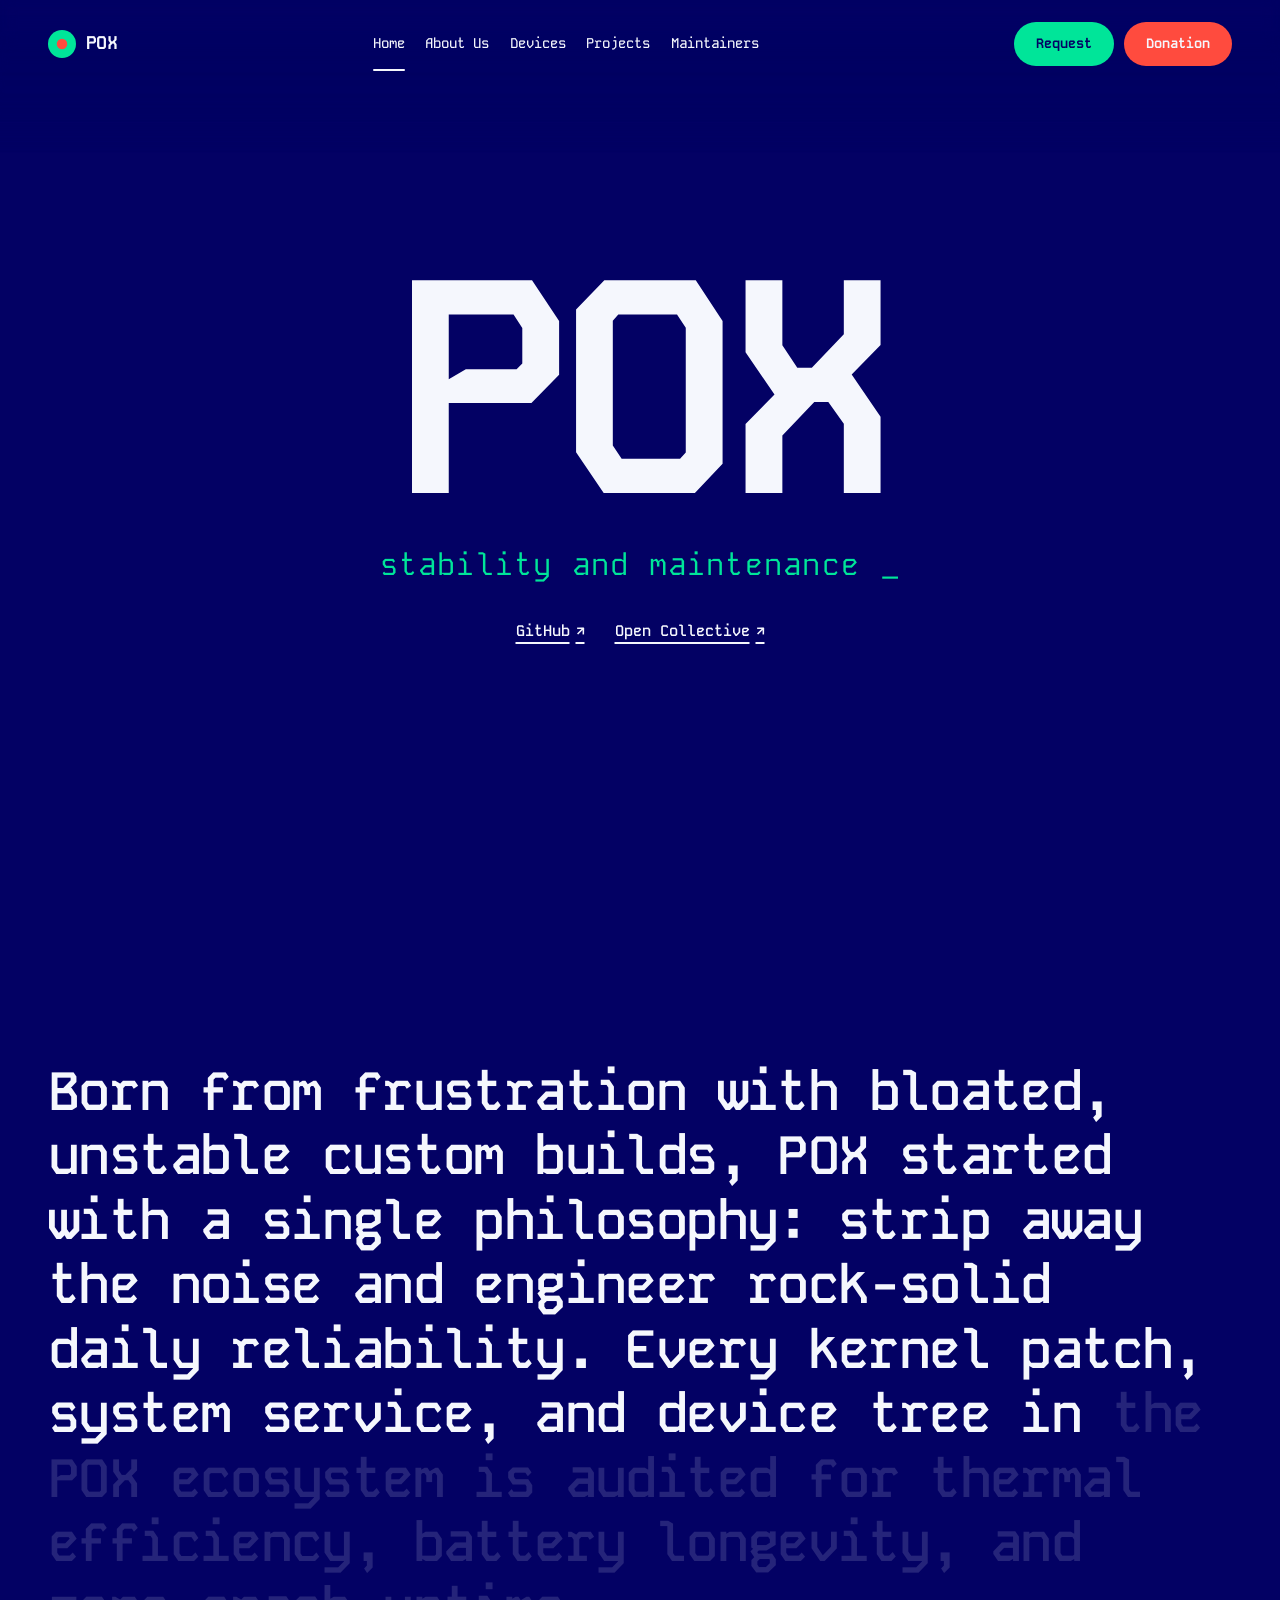
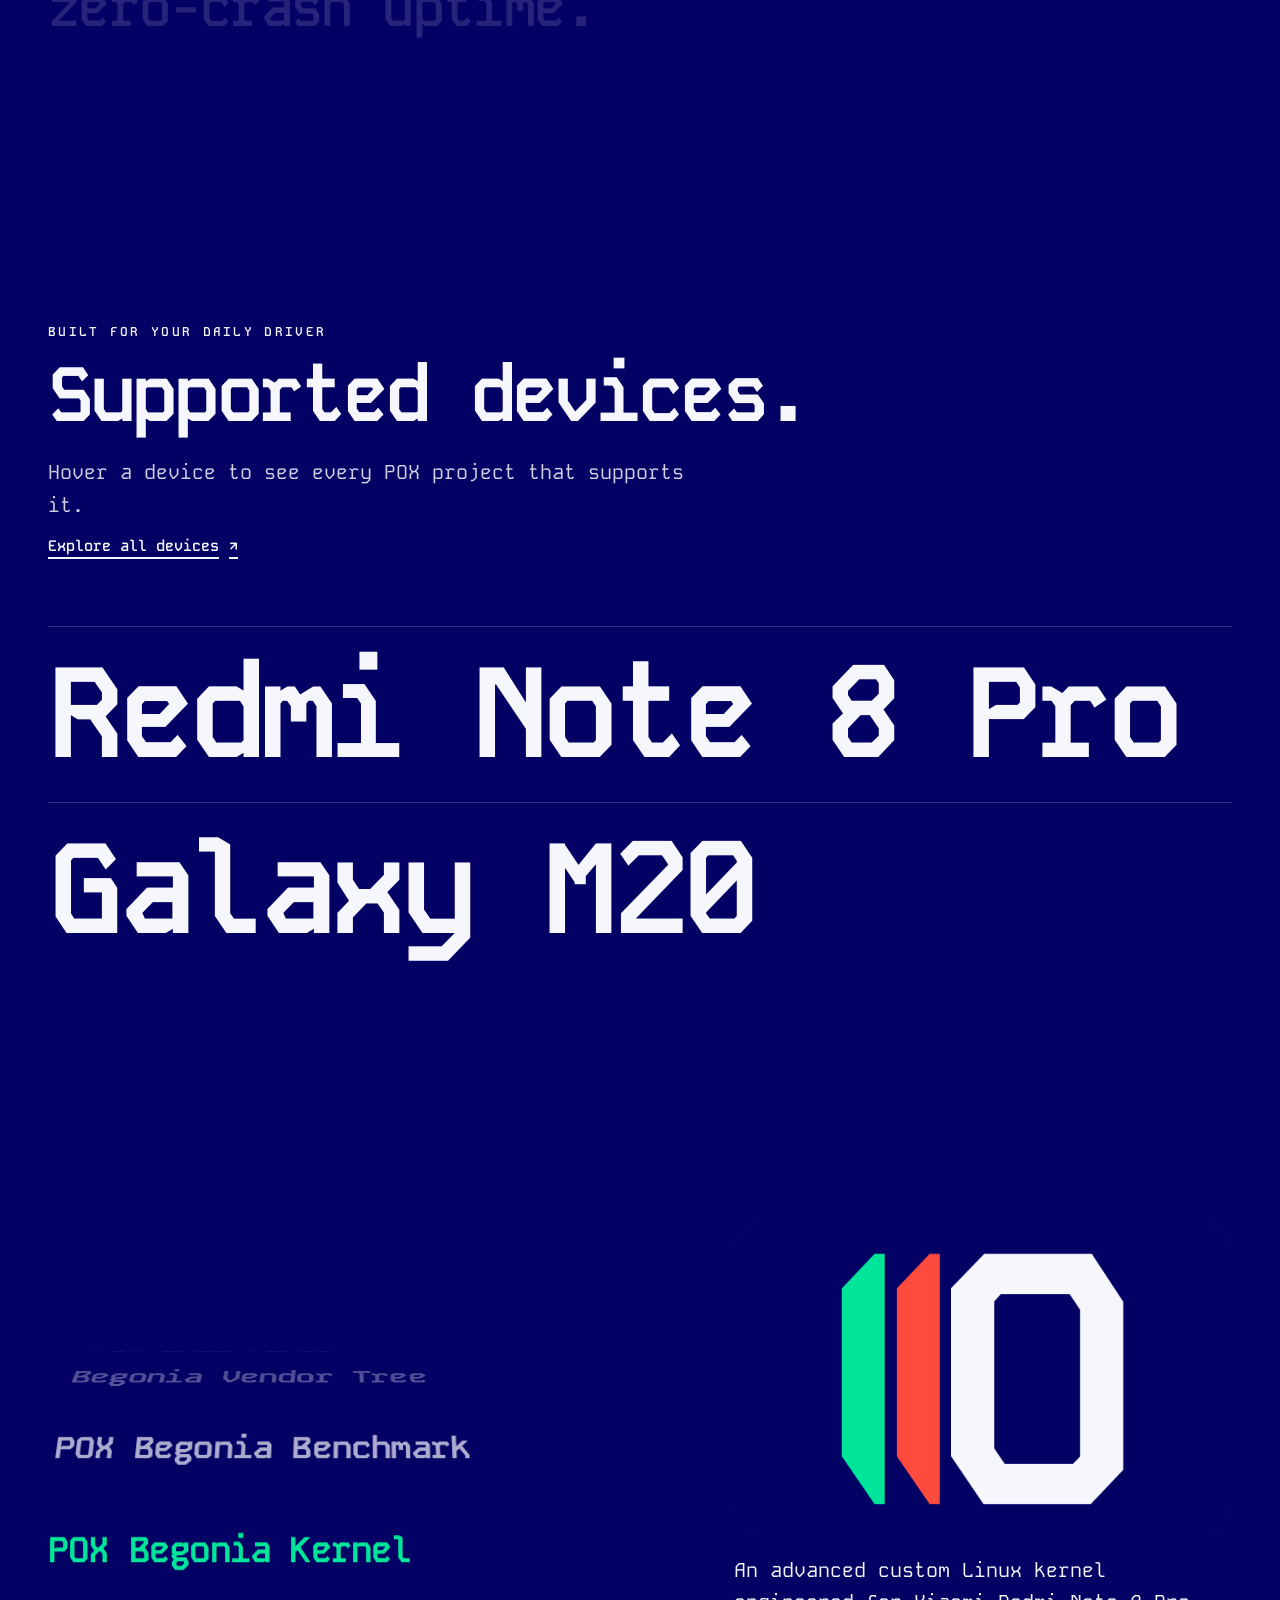
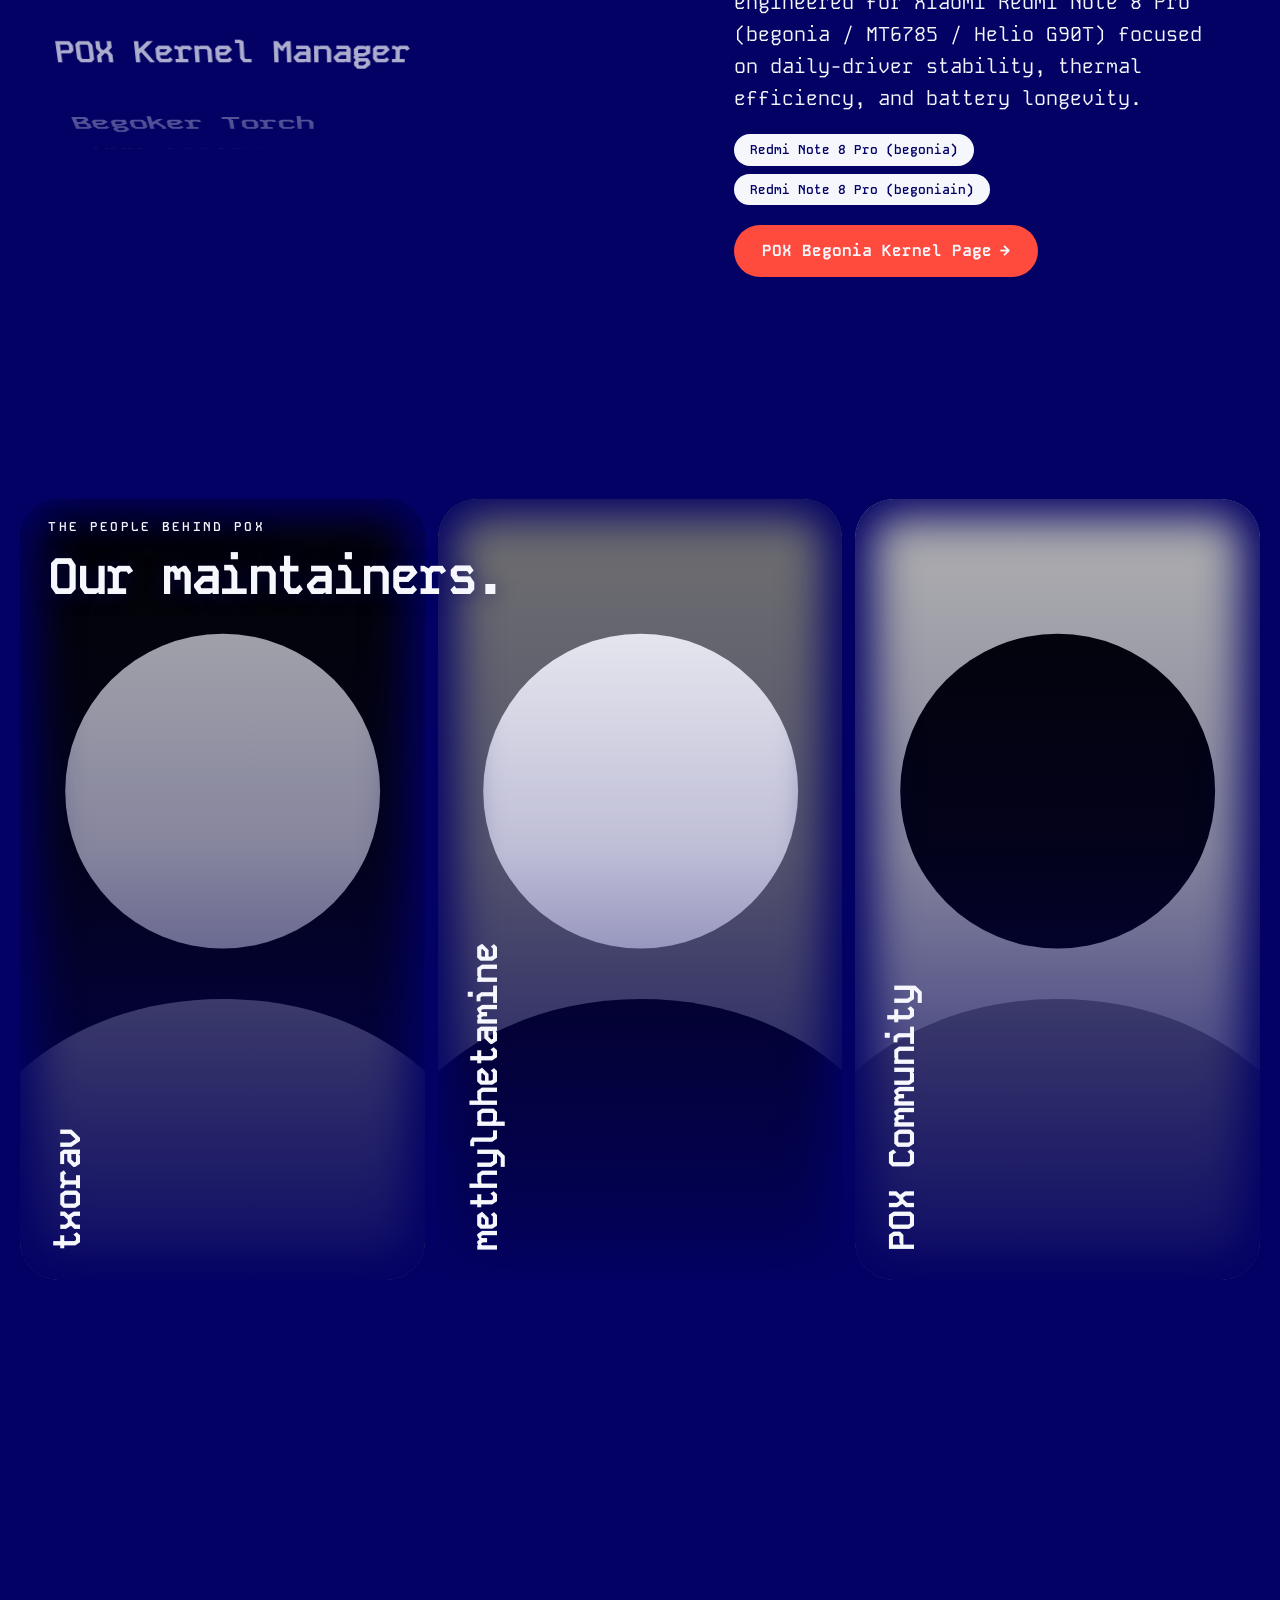
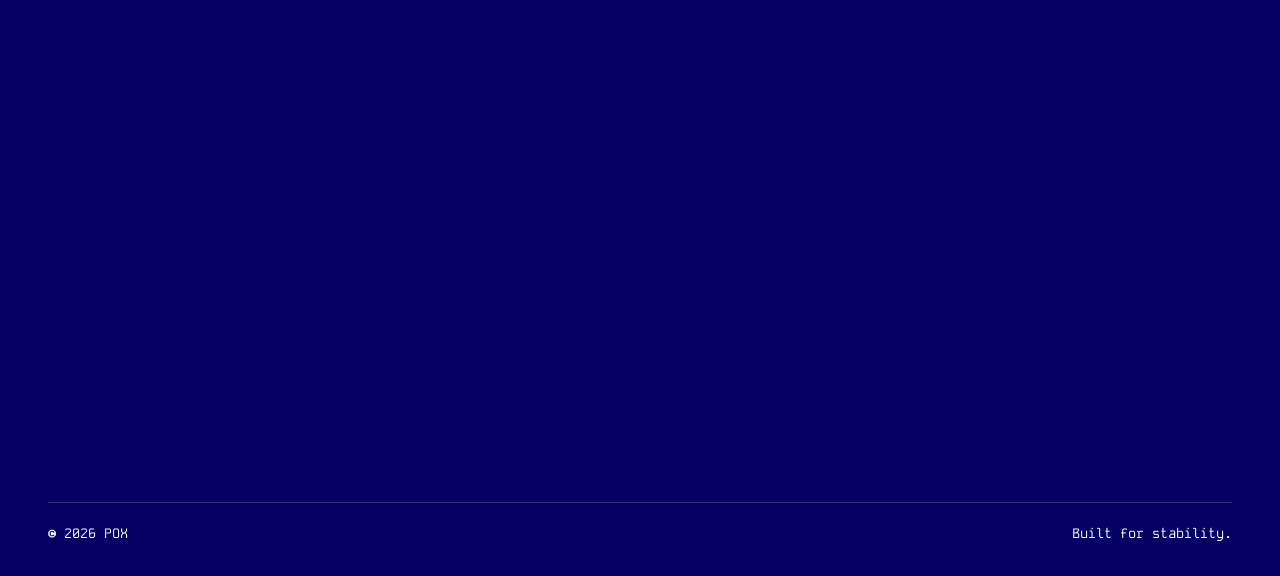
==== index.html @ 36048b53 "Wheel: CSS-only fit via container query units; cache-bust css/js" ====
<!DOCTYPE html>
<html lang="en">
<head>
<title>POX</title>
<meta charset="UTF-8">
<meta name="viewport" content="width=device-width, initial-scale=1">
<link rel="icon" href="assets/logo.svg">
<link rel="preconnect" href="https://fonts.googleapis.com">
<link rel="preconnect" href="https://fonts.gstatic.com" crossorigin>
<link href="https://fonts.googleapis.com/css2?family=Kode+Mono:wght@400..700&display=swap" rel="stylesheet">
<link rel="stylesheet" href="css/style.css?v=6">
</head>
<body data-page="home" data-theme="indigo">
<div class="pblur" aria-hidden="true"><i class="tint"></i><i></i><i></i><i></i><i></i><i></i></div>
<header class="header" id="header">
  <nav class="nav">
    <a class="brand" id="brand" href="#home"><img id="logo" alt="POX logo"><span id="brandName">POX</span></a>
    <button class="nav-toggle" type="button" aria-expanded="false" aria-controls="links" aria-label="Open navigation">Menu <span aria-hidden="true">+</span></button>
        <div class="links" id="links"></div>
    <div class="ctas">
      <a class="btn req" id="ctaRequest"></a>
      <a class="btn don" id="ctaDonation"></a>
    </div>
  </nav>
</header>

<main id="main">
  <section class="slide hero" id="home" data-theme="indigo">
    <div class="hero-inner" id="heroInner">
      <h1 class="title" id="title" aria-label="POX"></h1>
      <p class="sub" id="subtitle"></p>
      <nav class="hero-socials" id="heroSocials" aria-label="POX on social media" hidden></nav>
    </div>
  </section>

  <section class="slide" id="aboutus" data-theme="light">
    <div class="wrap"><p class="story" id="story"></p></div>
  </section>

  <section class="slide" id="devices" data-theme="light" aria-labelledby="devicesTitle">
    <div class="wrap" id="devicesWrap"></div>
  </section>

  <section class="slide" id="projects" data-theme="indigo">
    <div class="wrap" id="projectsWrap"></div>
  </section>

  <section class="slide" id="maintainers" data-theme="mint">
    <div class="wrap"><div class="section-head rv"><p class="eyebrow">The people behind POX</p><h2>Our maintainers.</h2><p>Meet the people keeping the project moving.</p></div><div class="mstack" id="mlist"></div></div>
  </section>
</main>

<footer class="footer" id="footer" data-theme="indigo"></footer>
<script src="js/app.js?v=6"></script>
</body>
</html>
---- css/style.css ----
:root{--navy:#030164;--light:#F5F7FD;--coral:#FF4B3E;--mint:#00E599;--ease:cubic-bezier(.16,1,.3,1)}
*{box-sizing:border-box;margin:0;padding:0;-webkit-tap-highlight-color:transparent}
[hidden]{display:none!important}
html{scroll-behavior:smooth;scroll-snap-type:y proximity}
:focus-visible{outline:2px solid currentColor;outline-offset:5px}
button,a,input,select,textarea{touch-action:manipulation}
body{
  --bg:var(--navy);--fg:var(--light);--a:var(--mint);
  --req-bg:var(--mint);--req-fg:var(--navy);--chip-bg:var(--light);--chip-fg:var(--navy);
  background:var(--bg);color:var(--fg);font-family:"Kode Mono",monospace;overflow-x:hidden;line-height:1.5;
  transition:background-color .7s var(--ease),color .7s var(--ease)}
body[data-theme=light]{--bg:var(--light);--fg:var(--navy);--a:var(--coral);--chip-bg:var(--navy);--chip-fg:var(--light)}
body[data-theme=mint]{--bg:var(--mint);--fg:var(--navy);--a:var(--light);--req-bg:var(--navy);--req-fg:var(--mint);--chip-bg:var(--navy);--chip-fg:var(--mint)}
a{color:inherit;text-decoration:none}
::selection{background:var(--coral);color:var(--light)}
::-webkit-scrollbar{width:6px}
::-webkit-scrollbar-track{background:var(--navy)}
::-webkit-scrollbar-thumb{background:var(--mint);border-radius:9999px}

/* PROGRESSIVE BLUR */
.pblur{position:fixed;inset:0 0 auto 0;height:clamp(120px,17vh,180px);z-index:40;pointer-events:none}
.pblur i{position:absolute;inset:0}
.pblur .tint{background:var(--bg);opacity:.78;transition:background-color .7s var(--ease);-webkit-mask-image:linear-gradient(to bottom,#000 15%,transparent);mask-image:linear-gradient(to bottom,#000 15%,transparent)}
.pblur i:nth-child(2){-webkit-backdrop-filter:blur(.5px);backdrop-filter:blur(.5px);-webkit-mask-image:linear-gradient(to bottom,#000 0,#000 60%,transparent);mask-image:linear-gradient(to bottom,#000 0,#000 60%,transparent)}
.pblur i:nth-child(3){-webkit-backdrop-filter:blur(1px);backdrop-filter:blur(1px);-webkit-mask-image:linear-gradient(to bottom,#000 0,#000 45%,transparent 80%);mask-image:linear-gradient(to bottom,#000 0,#000 45%,transparent 80%)}
.pblur i:nth-child(4){-webkit-backdrop-filter:blur(2px);backdrop-filter:blur(2px);-webkit-mask-image:linear-gradient(to bottom,#000 0,#000 30%,transparent 65%);mask-image:linear-gradient(to bottom,#000 0,#000 30%,transparent 65%)}
.pblur i:nth-child(5){-webkit-backdrop-filter:blur(4px);backdrop-filter:blur(4px);-webkit-mask-image:linear-gradient(to bottom,#000 0,#000 20%,transparent 50%);mask-image:linear-gradient(to bottom,#000 0,#000 20%,transparent 50%)}
.pblur i:nth-child(6){-webkit-backdrop-filter:blur(8px);backdrop-filter:blur(8px);-webkit-mask-image:linear-gradient(to bottom,#000 0,#000 10%,transparent 35%);mask-image:linear-gradient(to bottom,#000 0,#000 10%,transparent 35%)}

/* HEADER */
.header{position:fixed;inset:0 0 auto 0;z-index:50;padding:22px clamp(20px,5vw,48px)}
.header.scrolled{padding-top:14px;padding-bottom:14px}
.nav{max-width:1280px;margin:auto;display:flex;align-items:center;justify-content:space-between;flex-wrap:wrap;gap:14px}
.nav>*{animation:down .9s var(--ease) backwards}
.nav>.links{animation-delay:.15s}.nav>.ctas{animation-delay:.3s}
.brand{display:flex;align-items:center;gap:10px;min-height:44px;font-weight:700;font-size:1.15rem;letter-spacing:-.03em;flex-shrink:0}
.brand img{width:28px;height:28px;transition:transform .6s var(--ease)}
.brand:hover img{transform:rotate(180deg) scale(1.15)}
.links{display:flex;align-items:center;gap:clamp(12px,1.6vw,24px);font-size:clamp(.8rem,1.1vw,.95rem);font-weight:500}
.nav-toggle{display:none}
.nav-link{position:relative;display:inline-flex;align-items:center;min-height:44px;transition:transform .3s var(--ease)}
.nav-link::after{content:"";position:absolute;left:0;bottom:-5px;height:2px;width:100%;background:currentColor;border-radius:9px;transform:scaleX(0);transform-origin:left;transition:transform .4s var(--ease)}
.nav-link:hover{transform:translateY(-2px)}
.nav-link:hover::after,.nav-link.active::after{transform:scaleX(1)}
.ctas{display:flex;gap:10px}

/* BUTTONS */
.btn{--mx:0px;--my:0px;display:inline-flex;align-items:center;justify-content:center;min-height:44px;gap:8px;padding:9px 22px;border-radius:9999px;font:inherit;font-weight:700;font-size:.85rem;white-space:nowrap;border:0;cursor:pointer;
  transform:translate(var(--mx),var(--my));transition:transform .35s var(--ease),background-color .7s var(--ease),color .7s var(--ease)}
.btn:hover{transform:translate(var(--mx),var(--my)) scale(1.06)}
.btn:active{transform:scale(.96)}
.btn .arr{display:inline-block;transition:transform .35s var(--ease)}
.btn:hover .arr{transform:translateX(5px)}
.btn.req{background:var(--req-bg);color:var(--req-fg)}
.btn.don,.btn.coral{background:var(--coral);color:var(--light)}
.btn.mint{background:var(--mint);color:var(--navy)}
.btn.go,.btn.big{padding:14px 28px;font-size:1rem;background:var(--coral);color:var(--light)}

/* SLIDES */
.slide{min-height:100svh;scroll-snap-align:start;display:flex;flex-direction:column;justify-content:center;padding:7rem clamp(20px,5vw,48px)}
.wrap{max-width:1280px;margin:0 auto;width:100%}

/* HERO */
.hero{align-items:center;text-align:center}
.hero-inner{max-width:100%}
.title{font-weight:700;font-size:clamp(7rem,30vw,19rem);line-height:.95;letter-spacing:-.06em;display:flex;justify-content:center;user-select:none}
.pox-letter{display:inline-block;transition:transform .45s var(--ease),color .3s}
.pox-letter:hover{transform:translateY(-16px) rotate(-4deg);color:var(--mint)}
.pox-letter i{display:inline-block;font-style:normal;
  animation:rise 1.2s var(--ease) calc(var(--i)*.14s + .1s) backwards}
.sub{color:var(--mint);font-size:clamp(1rem,2.4vw,1.9rem);letter-spacing:.04em;margin-top:.4rem;min-height:1.5em}
.sub::after{content:"_";margin-left:2px;animation:blink 1s steps(1) 8}
.sub.done::after{display:none}
.hero-socials{display:flex;flex-wrap:wrap;justify-content:center;gap:0 clamp(16px,2.4vw,30px);max-width:880px;margin:1.4rem auto 0}
.hero-social{display:inline-flex;align-items:center;gap:6px;min-height:44px;font-size:clamp(.85rem,1.2vw,1rem);font-weight:600;text-decoration:underline;text-decoration-thickness:2px;text-underline-offset:6px;
  animation:up .9s var(--ease) calc(1.5s + var(--i)*.07s) backwards;transition:transform .35s var(--ease),color .3s}
.hero-social:hover{color:var(--mint);transform:translateY(-3px)}

/* ABOUT */
.story{font-size:clamp(1.5rem,4.2vw,3.6rem);line-height:1.2;font-weight:600;letter-spacing:-.03em}
.w{opacity:.14;transition:opacity .5s var(--ease)}
.w.on{opacity:1}

/* PROJECTS */
.list{display:flex;flex-direction:column}
.row{position:relative;padding:1.3rem 0;outline:none;transition:opacity .45s}
.row::before{content:"";position:absolute;left:0;right:0;top:0;height:1px;background:currentColor;opacity:.2;transform:scaleX(0);transform-origin:left;transition:transform 1.2s var(--ease) var(--d,0s)}
.row.in::before{transform:scaleX(1)}
@media(hover:hover) and (pointer:fine){.list:hover .row.in:not(:hover):not(:focus-within){opacity:.3}}
.name{display:block;width:fit-content;font-weight:700;font-size:clamp(2.8rem,10vw,8.5rem);line-height:1.05;letter-spacing:-.05em;cursor:pointer;
  transition:color .35s var(--ease),transform .55s var(--ease)}
.row:hover .name,.row.open .name,.row:focus-within .name{color:var(--a);transform:translateX(18px)}
.reveal{display:grid;grid-template-rows:0fr;opacity:0;transition:grid-template-rows .6s var(--ease),opacity .4s}
.row:hover .reveal,.row.open .reveal,.row:focus-within .reveal{grid-template-rows:1fr;opacity:1}
.rin{overflow:hidden}
.panel{display:grid;grid-template-columns:auto minmax(0,1fr) auto;gap:28px;align-items:end;padding:1rem 0 .5rem 18px}
.info{max-width:760px;display:flex;flex-direction:column;gap:20px}
.info p{font-size:clamp(1rem,1.6vw,1.3rem);line-height:1.6}
.chips{display:flex;flex-wrap:wrap;gap:8px}
.chip{display:inline-block;padding:6px 16px;border-radius:9999px;background:var(--chip-bg);color:var(--chip-fg);font-size:.8rem;font-weight:600;
  opacity:0;transform:translateY(12px) scale(.9);transition:opacity .4s,transform .5s var(--ease),background-color .7s,color .7s}
.row:hover .chip,.row.open .chip,.row:focus-within .chip,.dsec .chip,.pdetail .chip{opacity:1;transform:none;transition-delay:calc(var(--i)*.06s + .12s),calc(var(--i)*.06s + .12s),0s,0s}
.chip:hover{transform:translateY(-3px) scale(1.05)!important}
.panel .btn{opacity:0;transform:translateX(-14px);transition:opacity .5s .2s,transform .5s .2s var(--ease)}
.row:hover .panel .btn,.row.open .panel .btn,.row:focus-within .panel .btn{opacity:1;transform:translate(var(--mx),var(--my))}
.row:hover .panel .btn:hover{transform:translate(var(--mx),var(--my)) scale(1.06);transition-delay:0s}

/* MAINTAINERS */
/* Maintainers: big stacked portraits in a row. Names are rotated; hover/focus widens the portrait, straightens the name and reveals the profile. */
#maintainers{padding:0}
#maintainers .wrap{position:relative;max-width:none;height:100svh;display:flex;padding:clamp(76px,11vh,104px) clamp(10px,1.6vw,24px) clamp(10px,1.6vw,24px)}
#maintainers .section-head{position:absolute;z-index:3;top:clamp(92px,13vh,124px);left:calc(clamp(10px,1.6vw,24px) + var(--pad,28px));margin:0;color:var(--light);text-shadow:0 2px 18px rgba(3,1,100,.55)}
#maintainers .section-head h2{font-size:clamp(1.8rem,4vw,3.4rem)}
#maintainers .section-head>p:not(.eyebrow){display:none}
.mstack{--pad:clamp(16px,2.2vw,32px);flex:1;min-width:0;min-height:0;display:flex;gap:clamp(6px,1vw,14px)}
.mp{position:relative;flex:1 1 0;min-width:0;overflow:hidden;border-radius:clamp(22px,3vw,44px);outline:none;cursor:pointer;color:var(--light);transition:flex-grow .85s var(--ease),opacity .45s}
.mp::before{content:"";position:absolute;inset:0;z-index:1;border-radius:inherit;pointer-events:none;box-shadow:inset 0 0 clamp(22px,3.4vw,52px) clamp(8px,1.4vw,20px) var(--bg)}
.mp::after{content:"";position:absolute;inset:0;z-index:1;border-radius:inherit;background:linear-gradient(to top,rgba(3,1,100,.92),rgba(3,1,100,.25) 55%,transparent);pointer-events:none}
.mp.in:hover,.mp.in:focus-visible,.mp.in:has(a:focus-visible){flex-grow:5}
.ph.mp-img{position:absolute;inset:0;border-radius:inherit;color:var(--navy)}
.ph.mp-img img{filter:grayscale(1) contrast(1.05);transform:scale(1.12);transition:filter .8s var(--ease),transform 1.2s var(--ease)}
.mp:hover .ph.mp-img img,.mp:focus-visible .ph.mp-img img,.mp:has(a:focus-visible) .ph.mp-img img{filter:none;transform:scale(1)}
.ph.mp-img .ph-i{font-size:clamp(5rem,14vw,11rem);opacity:.25}
.mp-name{position:absolute;z-index:2;left:var(--pad);bottom:var(--pad);max-width:calc(100% - var(--pad)*2);font-size:clamp(1.4rem,2.8vw,2.6rem);font-weight:700;line-height:1.1;letter-spacing:-.04em;white-space:nowrap;transform-origin:0 100%;transform:translateX(1.1em) rotate(-90deg);transition:transform .85s var(--ease),color .4s}
.mp:hover .mp-name,.mp:focus-visible .mp-name,.mp:has(a:focus-visible) .mp-name{transform:none;color:var(--mint)}
.mp-body{position:absolute;z-index:2;left:var(--pad);right:var(--pad);bottom:calc(var(--pad) + 3.6rem);display:flex;flex-direction:column;gap:6px;max-width:560px;opacity:0;transform:translateY(18px);pointer-events:none;transition:opacity .3s,transform .5s var(--ease)}
.mp:hover .mp-body,.mp:focus-visible .mp-body,.mp:has(a:focus-visible) .mp-body{opacity:1;transform:none;pointer-events:auto;transition:opacity .5s .3s,transform .7s var(--ease) .3s}
.mp-body .social-link:hover{color:var(--mint)}
.mdesc{font-size:clamp(1rem,1.6vw,1.3rem);line-height:1.6;overflow-wrap:anywhere}
.info .k{margin:0;font-size:.8rem}
.social-links{display:flex;flex-wrap:wrap;gap:0 24px}
.social-link{display:inline-flex;align-items:center;gap:6px;min-height:44px;font-size:.95rem;font-weight:600;text-decoration:underline;text-underline-offset:6px;text-decoration-thickness:2px;transition:transform .3s var(--ease),color .3s}
.social-link:hover{color:var(--a)}
@media(hover:hover) and (pointer:fine){.social-link:hover{transform:translateY(-3px)}}

/* PROJECT PAGE */
.dsec{padding:5rem clamp(20px,5vw,48px)}
.dsec:first-child{padding-top:9rem}
.dsec .wrap>.back{animation:up .8s var(--ease) backwards}
.d-head{display:flex;flex-wrap:wrap;align-items:center;justify-content:space-between;gap:24px;margin:2.5rem 0 2rem}
.d-head h1{overflow:hidden;padding-bottom:.08em;font-size:clamp(2.8rem,10vw,7.5rem);line-height:1.05;letter-spacing:-.05em;font-weight:700}
.c{display:inline-block;animation:slide .9s var(--ease) calc(var(--i)*.035s) backwards}
.d-head .btn{animation:pop .8s var(--ease) .5s backwards}
.sec{position:relative;padding:3rem 0}
.sec::before{content:"";position:absolute;left:0;right:0;top:0;height:1px;background:currentColor;opacity:.2;transform:scaleX(0);transform-origin:left;transition:transform 1.3s var(--ease)}
.sec.in::before{transform:scaleX(1)}
.d-desc{font-size:clamp(1.2rem,2.6vw,2.1rem);line-height:1.5}
.k{font-size:.85rem;text-transform:uppercase;letter-spacing:.2em;margin-bottom:1.8rem;font-weight:500;color:var(--a);transition:color .7s}
.dsec .chip{background:var(--mint);color:var(--navy);padding:8px 20px;font-size:.95rem}
.steps{display:flex;flex-direction:column;gap:3rem}
.step{display:flex;flex-wrap:wrap;gap:1rem 2.2rem;align-items:baseline}
.step .n{font-size:clamp(2rem,5vw,3.4rem);font-weight:700;color:var(--coral);transition:transform .5s var(--ease)}
.step:hover .n{transform:scale(1.15) rotate(-4deg)}
.step .t{flex:1;min-width:240px;display:flex;flex-direction:column;gap:.6rem}
.step h3{font-size:clamp(1.2rem,2.6vw,1.9rem);font-weight:700;letter-spacing:-.02em}
.step p{opacity:.85;font-size:clamp(.95rem,1.4vw,1.1rem)}
.step code{display:inline-block;margin-top:.6rem;padding:9px 20px;border-radius:9999px;background:var(--chip-bg);color:var(--chip-fg);font-weight:700;font-size:.85rem;overflow-wrap:anywhere;
  transition:transform .4s var(--ease),background-color .3s,color .3s}
.step code:hover{transform:translateX(8px);background:var(--mint);color:var(--navy)}
.nf{font-size:2rem;font-weight:700}

/* REQUEST PAGE */
.rhead{min-height:62svh;display:flex;flex-direction:column;justify-content:flex-end;padding:9rem clamp(20px,5vw,48px) 4rem}
.rhead h1{overflow:hidden;padding-bottom:.08em;font-size:clamp(3.5rem,15vw,12rem);line-height:1;letter-spacing:-.06em;font-weight:700}
.rhead p{margin-top:1rem;max-width:640px;font-size:clamp(1rem,2vw,1.5rem);color:var(--mint);animation:up 1s var(--ease) .5s backwards}
.rform{padding:6rem clamp(20px,5vw,48px) 7rem}
.rform form{max-width:900px;margin:0 auto;display:flex;flex-direction:column;gap:2.6rem}
.field{position:relative;display:flex;flex-direction:column;gap:.5rem}
.field label{font-size:.8rem;text-transform:uppercase;letter-spacing:.2em;font-weight:500;color:var(--a);transition:color .7s}
.field input,.field select,.field textarea{width:100%;font:inherit;font-size:clamp(1.2rem,2.6vw,2rem);font-weight:600;letter-spacing:-.02em;color:inherit;background:transparent;border:0;outline:0;border-bottom:2px solid color-mix(in srgb,currentColor 25%,transparent);padding:.4rem 0 .7rem;border-radius:0;appearance:none;-webkit-appearance:none;resize:vertical}
.field textarea{min-height:140px}
.field select option{background:var(--navy);color:var(--light)}
.field.sel::after{content:"↓";position:absolute;right:4px;bottom:.8rem;font-size:1.4rem;pointer-events:none;transition:transform .4s var(--ease)}
.field.sel:focus-within::after{transform:translateY(5px)}
.field .ul{position:absolute;left:0;right:0;bottom:0;height:3px;border-radius:9px;background:var(--a);transform:scaleX(0);transform-origin:left;transition:transform .55s var(--ease),background-color .3s}
.field:focus-within .ul{transform:scaleX(1)}
.field.err .ul{background:var(--coral);transform:scaleX(1)}
.field.err{animation:shake .45s var(--ease)}
.rform .actions{display:flex;flex-wrap:wrap;align-items:center;gap:20px}
.status{font-weight:600;min-height:1.5em;transition:opacity .4s}
.status.bad{color:var(--coral)}.status.good{color:var(--a)}

/* FOOTER */
.footer{min-height:75svh;display:flex;flex-direction:column;justify-content:space-between;padding:6rem clamp(20px,5vw,48px) 2rem}
.footer .wrap{display:flex;flex-direction:column;gap:3rem;flex:1;justify-content:space-between}
.f-top{display:flex;flex-wrap:wrap;gap:32px 48px;justify-content:space-between;align-items:flex-start}
.f-sub{font-size:clamp(1.2rem,2.6vw,2rem);font-weight:600;letter-spacing:-.02em;max-width:420px;color:var(--mint)}
.f-links{display:flex;flex-direction:column;gap:6px;font-size:clamp(1.3rem,2.6vw,2rem);font-weight:700;letter-spacing:-.03em}
.f-links a{display:block;width:fit-content;transition:transform .4s var(--ease),color .3s}
.f-links a:hover{transform:translateX(12px);color:var(--a)}
.f-cta{display:flex;gap:10px;flex-wrap:wrap}
.f-word{display:flex;justify-content:center;font-weight:700;font-size:clamp(7rem,32vw,24rem);line-height:.9;letter-spacing:-.06em;user-select:none}
.f-bottom{display:flex;flex-wrap:wrap;justify-content:space-between;gap:10px;font-size:.85rem;padding-top:1.4rem;position:relative}
.f-bottom::before{content:"";position:absolute;left:0;right:0;top:0;height:1px;background:currentColor;opacity:.2}

/* REVEAL */
.rv{opacity:0}
.rv.in{opacity:1;animation:up .95s var(--ease) var(--d,0s) backwards}

@keyframes up{from{opacity:0;transform:translateY(40px)}}
@keyframes down{from{opacity:0;transform:translateY(-24px)}}
@keyframes pop{from{opacity:0;transform:scale(.7)}}
@keyframes slide{from{transform:translateY(110%)}}
@keyframes rise{from{opacity:0;transform:translateY(70%) rotate(10deg)}}

@keyframes blink{50%{opacity:0}}
@keyframes shake{20%{transform:translateX(-8px)}40%{transform:translateX(8px)}60%{transform:translateX(-5px)}80%{transform:translateX(5px)}}



/* IMAGE CONTAINERS */
.ph{position:relative;overflow:hidden;border-radius:28px;background:color-mix(in srgb,currentColor 10%,transparent);display:grid;place-items:center;margin:0}
.ph .ph-i{font-weight:700;font-size:clamp(2rem,6vw,4rem);opacity:.35;letter-spacing:-.05em}
.ph img{position:absolute;inset:0;width:100%;height:100%;object-fit:cover;transition:transform 1s var(--ease)}
.pimg{aspect-ratio:16/10;width:100%}
.panel .pimg{width:clamp(200px,24vw,320px);opacity:0;transform:scale(.9) translateY(10px);transition:opacity .5s .1s,transform .7s .1s var(--ease)}
.row:hover .panel .pimg,.row.open .panel .pimg,.row:focus-within .panel .pimg{opacity:1;transform:none}
.row:hover .ph img,.pdetail .ph:hover img,.shot:hover img{transform:scale(1.07)}
@media(max-width:820px){.panel{grid-template-columns:1fr;align-items:start}.panel .pimg{width:100%;max-width:420px}}

/* PICKER */
.picker{display:grid;grid-template-columns:minmax(0,1.25fr) minmax(0,1fr);gap:clamp(24px,5vw,80px);align-items:center}
.wheel{--ih:clamp(58px,8.4vw,112px);--chars:20;container-type:inline-size;position:relative;height:calc(var(--ih)*5);perspective:1100px;touch-action:none;cursor:grab;outline:none;
  -webkit-mask-image:linear-gradient(to bottom,transparent,#000 22%,#000 78%,transparent);mask-image:linear-gradient(to bottom,transparent,#000 22%,#000 78%,transparent)}
.wheel:active{cursor:grabbing}
.wi{position:absolute;left:0;top:50%;height:var(--ih);display:flex;align-items:center;font-weight:700;font-size:min(var(--fs,calc(var(--ih)*.74)),calc(94cqw/(var(--chars)*.56)));letter-spacing:-.05em;white-space:nowrap;
  backface-visibility:hidden;user-select:none;cursor:pointer;transition:color .3s}
.wi.on{color:var(--a)}
.pdetail{display:flex;flex-direction:column;gap:20px;min-width:0}
.pdetail.swap>*{animation:up .7s var(--ease) backwards}
.pdetail.swap>*:nth-child(2){animation-delay:.07s}.pdetail.swap>*:nth-child(3){animation-delay:.14s}.pdetail.swap>*:nth-child(4){animation-delay:.21s}
.pd-desc{font-size:clamp(1rem,1.6vw,1.25rem);line-height:1.6}
@media(max-width:900px){.picker{grid-template-columns:1fr}}

/* COVER, FEATURES, SCREENSHOTS */
.cover{aspect-ratio:16/9;width:100%;border-radius:clamp(24px,4vw,44px);margin:1rem 0 1rem}
.cover img{height:112%;top:-6%;transition:none;will-change:transform}
.cover.in{animation:wipe 1.4s var(--ease) backwards}
.dsec[data-theme=mint] .k{color:var(--navy)}
.feats{display:flex;flex-direction:column}
.feat{position:relative;display:grid;grid-template-columns:minmax(0,1.1fr) minmax(0,1fr);gap:14px 48px;padding:2.2rem 0;align-items:baseline}
.feat::before{content:"";position:absolute;left:0;right:0;top:0;height:1px;background:currentColor;opacity:.25;transform:scaleX(0);transform-origin:left;transition:transform 1.2s var(--ease)}
.feat.in::before{transform:scaleX(1)}
.feat h3{font-size:clamp(1.6rem,4.4vw,3.4rem);letter-spacing:-.04em;line-height:1.1;font-weight:700;transition:transform .5s var(--ease),color .3s}
.feat p{font-size:clamp(1rem,1.5vw,1.25rem);max-width:520px}
.feat:hover h3{transform:translateX(14px);color:var(--coral)}
.shots{display:flex;gap:clamp(14px,2vw,28px);overflow-x:auto;scroll-snap-type:x proximity;padding:24px 0 2rem;scrollbar-width:none;cursor:grab}
.shots::-webkit-scrollbar{display:none}
.shot{flex:none;width:clamp(190px,22vw,290px);aspect-ratio:9/19.5;border-radius:36px;scroll-snap-align:center;transition:transform .6s var(--ease)}
.shot:hover{transform:translateY(-14px) rotate(-1.5deg)}
@media(max-width:760px){.feat{grid-template-columns:1fr}}
@keyframes ping{70%{box-shadow:0 0 0 10px transparent}}
@keyframes wipe{from{clip-path:inset(100% 0 0 0 round 40px)}}
/* SECTION HEADINGS & DEVICES */
.section-head{max-width:780px;margin-bottom:clamp(28px,5vw,56px)}
.eyebrow{margin-bottom:14px;font-size:.8rem;font-weight:600;letter-spacing:.18em;text-transform:uppercase}
.section-head h1,.section-head h2{font-size:clamp(2.1rem,6vw,5rem);line-height:1.06;letter-spacing:-.05em;overflow-wrap:anywhere;text-wrap:balance}
.section-head>p:not(.eyebrow){max-width:640px;margin-top:20px;font-size:clamp(1rem,1.6vw,1.25rem);line-height:1.65;opacity:.85}
/* Devices reuse the project .row component. */
.device-meta{display:flex;flex-wrap:wrap;align-items:center;gap:4px 20px;font-size:.85rem;font-weight:600;letter-spacing:.1em;text-transform:uppercase}
.device-meta span:first-child::before{content:"";display:inline-block;width:7px;height:7px;margin-right:8px;border-radius:50%;background:var(--a);animation:ping 2.4s var(--ease) 3}
.device-empty{font-size:clamp(1rem,1.5vw,1.15rem);opacity:.8;line-height:1.6}
.device-link{display:inline-flex;align-items:center;gap:10px;min-height:48px;font-size:.95rem;font-weight:600;text-decoration:underline;text-decoration-thickness:2px;text-underline-offset:6px;transition:transform .35s var(--ease),color .3s}
.device-link:hover{transform:translateX(8px);color:var(--a)}
.device-phone{position:relative;width:104px;aspect-ratio:9/18.5;padding:6px;border:2px solid currentColor;border-radius:22px;background:var(--navy);transition:transform .65s var(--ease)}
.device-screen{width:100%;height:100%;border-radius:15px;background:linear-gradient(145deg,var(--mint),var(--navy) 65%,var(--coral));overflow:hidden}
.device-screen::after{content:"POX";display:grid;place-items:center;height:100%;color:var(--light);font-weight:700;font-size:1.5rem;letter-spacing:-.06em}
.device-camera{position:absolute;top:12px;inset-inline:0;margin-inline:auto;width:20px;height:6px;border-radius:999px;background:var(--navy)}
.row .device-art{align-self:center}
.row:hover .device-phone,.row.open .device-phone,.row:focus-within .device-phone{transform:rotate(-6deg) translateY(-6px)}

/* MOBILE: one blur surface, explicit navigation, and readable static rows. */
@media(max-width:900px){
  html{scroll-snap-type:none}
  .slide{scroll-snap-align:none;padding-block:6.5rem 4rem;min-height:auto}
  .hero{min-height:100svh}
  .header,.header.scrolled{padding:12px 20px}
  .nav{gap:8px;flex-wrap:wrap}
  .nav>.ctas{margin-left:auto;gap:6px}
  .nav-toggle{display:inline-flex;align-items:center;justify-content:center;min-width:44px;min-height:44px;padding:8px 10px;border:1px solid color-mix(in srgb,currentColor 35%,transparent);border-radius:12px;background:transparent;color:inherit;font:inherit;font-size:.8rem;font-weight:600;cursor:pointer;flex-shrink:0}
  .nav>.links{display:none;order:3;flex-basis:100%;width:100%;padding:12px 0 4px;gap:4px;align-items:stretch;font-size:1rem}
  .header.menu-open{max-height:100svh;overflow-y:auto;background:var(--bg);border-bottom:1px solid color-mix(in srgb,currentColor 20%,transparent)}
  .header.menu-open .links{display:flex;flex-direction:column;animation:down .25s var(--ease) both}
  .nav-link{min-height:48px;padding:10px 12px;border-radius:10px}
  .nav-link.active{background:color-mix(in srgb,currentColor 8%,transparent)}
  .nav-link::after{left:12px;bottom:6px;width:24px}
  .pblur{height:110px}
  .pblur i:not(.tint){display:none}
  .pblur i:nth-child(6){display:block;-webkit-backdrop-filter:blur(8px);backdrop-filter:blur(8px)}

  .panel{grid-template-columns:minmax(0,1fr);align-items:start;padding-left:0;gap:20px}
  .panel .pimg{width:100%;max-width:480px}
  .name{max-width:100%;font-size:clamp(1.75rem,8.5vw,4.5rem);overflow-wrap:anywhere}
  .row:hover .name,.row.open .name,.row:focus-within .name{transform:none}
  .dsec{padding-block:3rem}
  .dsec:first-child{padding-top:7rem}
  .d-head{margin-top:1.5rem;gap:20px}
  .d-head h1{font-size:clamp(2rem,9vw,5rem);overflow-wrap:anywhere}
  .step .t{min-width:0;flex-basis:70%;overflow-wrap:anywhere}
  .step code{max-width:100%;border-radius:14px;white-space:pre-wrap}
  .rhead{min-height:auto;padding-top:8rem;padding-bottom:2.5rem}
  .rhead h1{font-size:clamp(2.5rem,12vw,7rem);overflow-wrap:anywhere}
  .rform{padding-block:2.5rem 4rem}
  .field input,.field select,.field textarea{min-height:48px;font-size:clamp(1rem,3vw,1.5rem)}
  .field select{padding-right:32px}
  .status{overflow-wrap:anywhere}
  .footer{min-height:auto;padding-block:4rem 2rem}
  .f-links a{min-height:44px}
  .cover img{height:100%;top:0;transform:none!important;will-change:auto}
  .shots{scroll-snap-type:none}
}
@media(max-width:900px),(hover:none),(pointer:coarse){
  .list:hover .row.in:not(:hover){opacity:1}
  .row .reveal{grid-template-rows:1fr;opacity:1;transition:none}
  #maintainers{padding:6rem 14px 2rem}
  #maintainers .wrap{height:auto;display:block;padding:0}
  #maintainers .section-head{position:static;color:inherit;text-shadow:none;margin:0 6px 24px}
  #maintainers .section-head>p:not(.eyebrow){display:block}
  .mstack{flex-direction:column}
  .mp{flex:none;display:flex;flex-direction:column;justify-content:flex-end;gap:12px;min-height:60svh;padding:calc(var(--pad) + 6px)}
  .mp-name,.mp-body{position:relative;left:auto;right:auto;bottom:auto;max-width:100%}
  .mp-name{order:-1;transform:none;white-space:normal;color:var(--mint);font-size:clamp(1.6rem,7vw,2.4rem)}
  .mp-body{opacity:1;transform:none;pointer-events:auto}
  .ph.mp-img img{filter:none;transform:none}
  .row .device-art{opacity:1;transform:none}
  .row .chip,.row .panel .btn,.row .panel .pimg{opacity:1;transform:none;transition-delay:0s}
  .row:hover .name,.row:focus-within .name{transform:none}
  .row:hover .ph img,.shot:hover img,.pdetail .ph:hover img{transform:none}
}
@media(max-width:600px){

  .device-phone{width:88px}
}
@media(max-width:520px){
  .header,.header.scrolled{padding-inline:16px}
  .brand span{display:none}
  .nav{gap:6px}
  .nav .btn{padding:8px 12px;font-size:.75rem;gap:4px}
  .nav .btn .arr{display:none}
  .nav-toggle{padding-inline:8px}
  .rform .actions{align-items:stretch;flex-direction:column}
  .rform .actions .btn{width:100%}
}
/* Override hover and script-driven transforms as well as entry animations. */
@media(prefers-reduced-motion:reduce){
  html{scroll-behavior:auto!important;scroll-snap-type:none}
  *,*::before,*::after{animation:none!important;transition:none!important;scroll-behavior:auto!important;transform:none!important;will-change:auto!important}
  .rv,.chip,.panel .btn,.panel .pimg,.w{opacity:1}
  .mp-body{opacity:1;pointer-events:auto}
  .mp-name{white-space:normal}
  .row .reveal{grid-template-rows:1fr;opacity:1}
  .list:hover .row.in:not(:hover){opacity:1}
  .cover img{height:100%;top:0}
  .shots{scroll-snap-type:none}
}
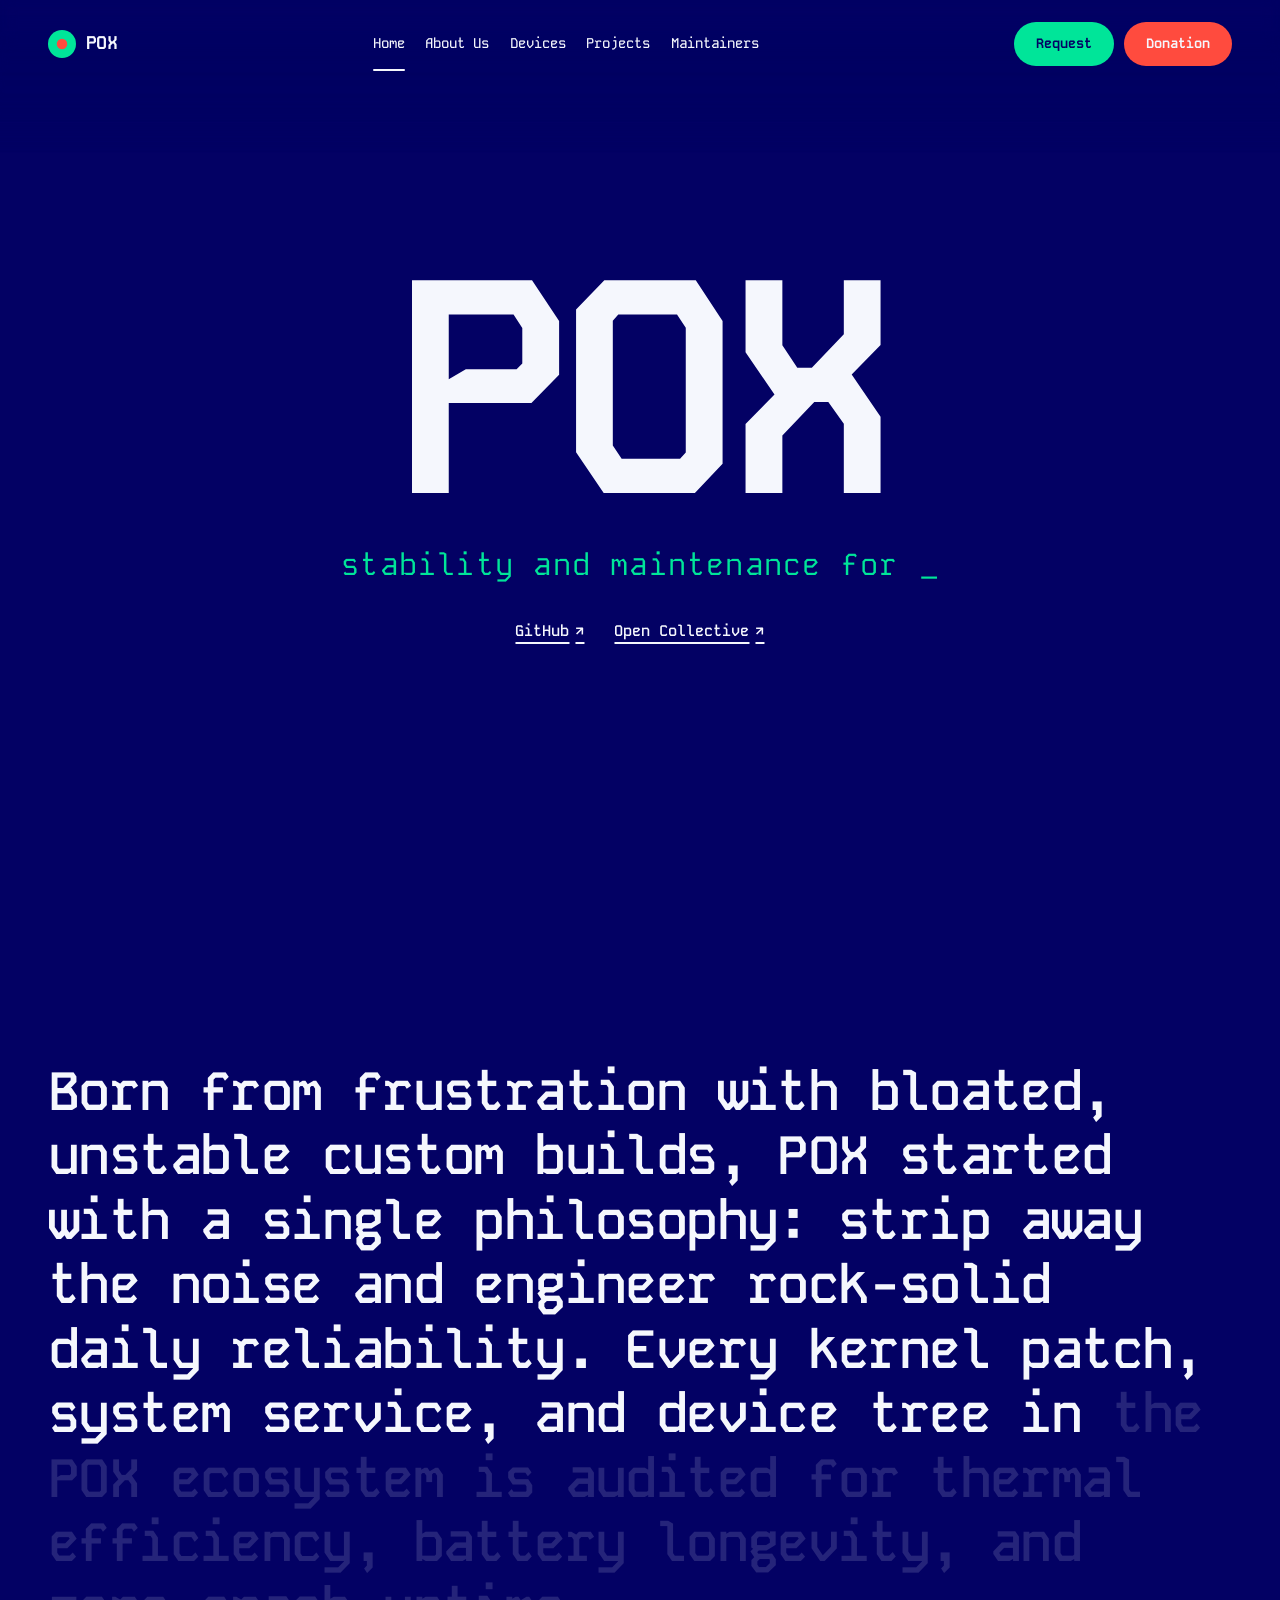
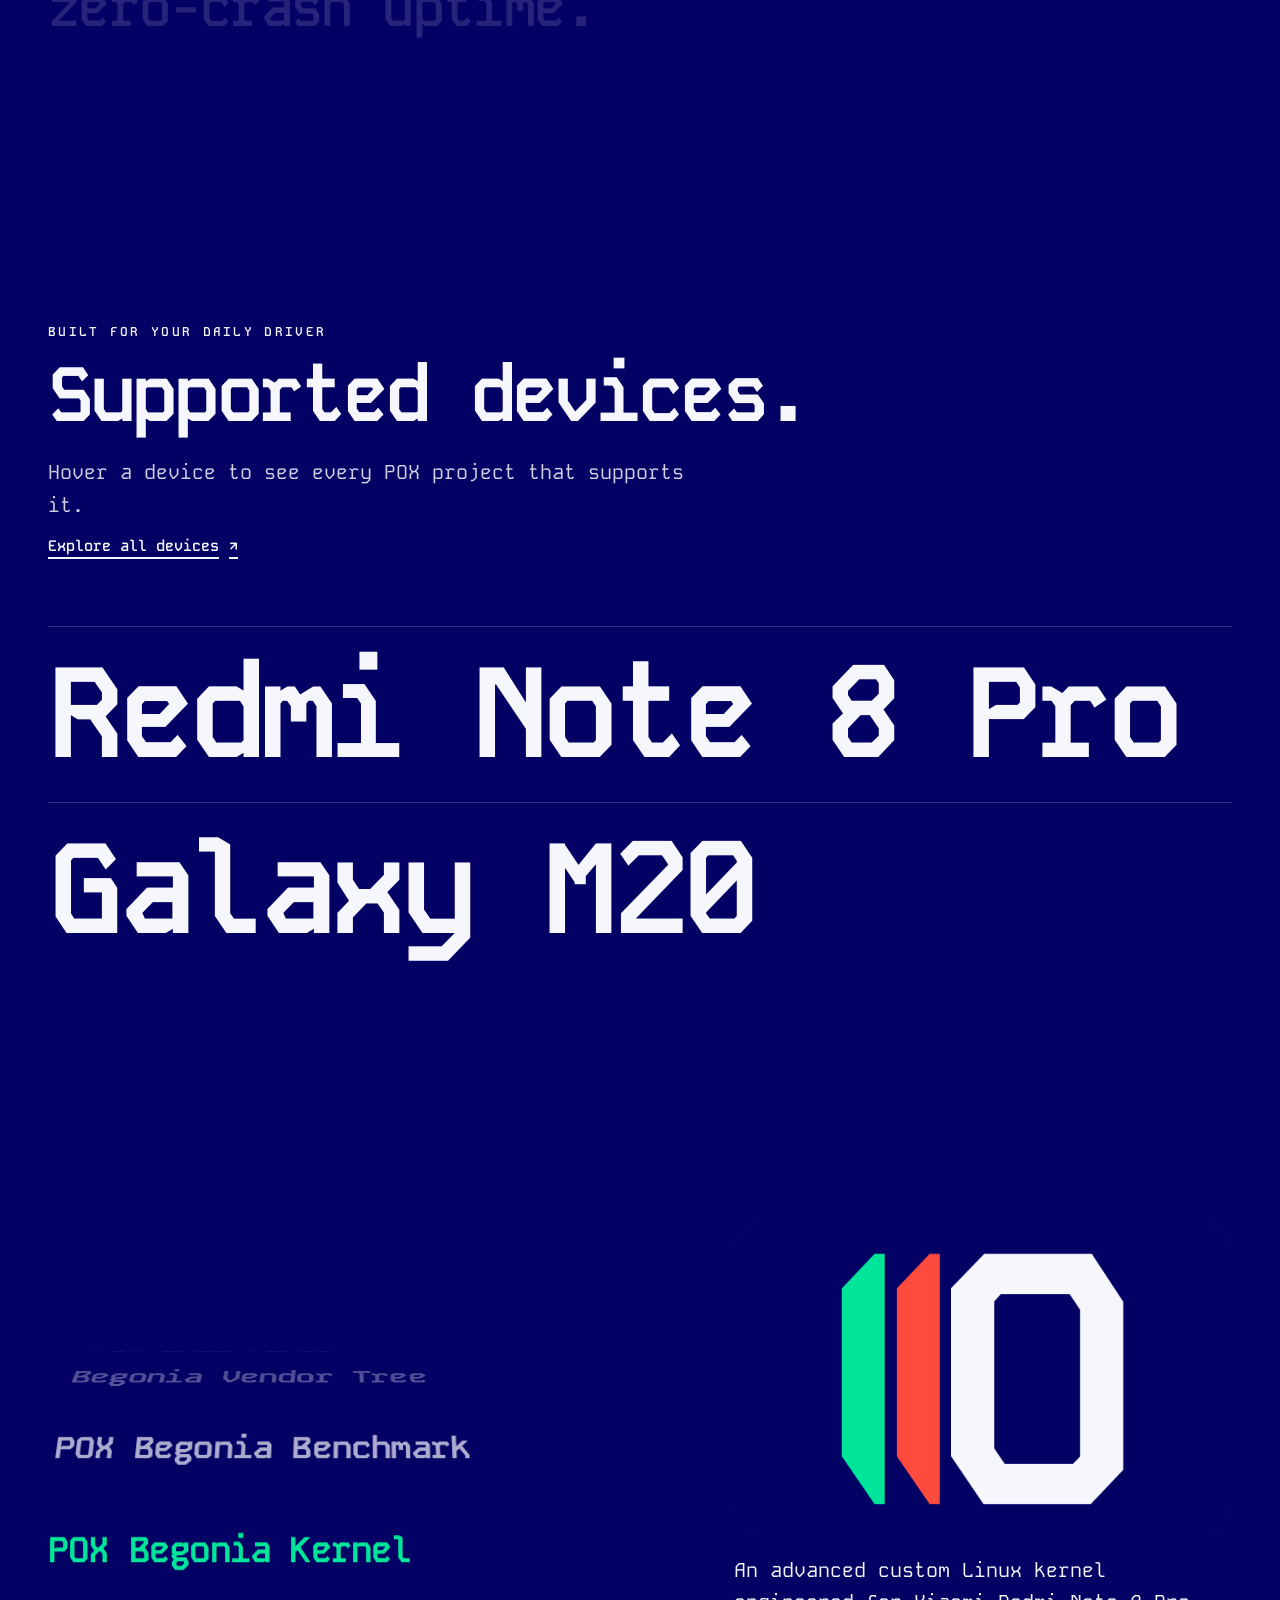
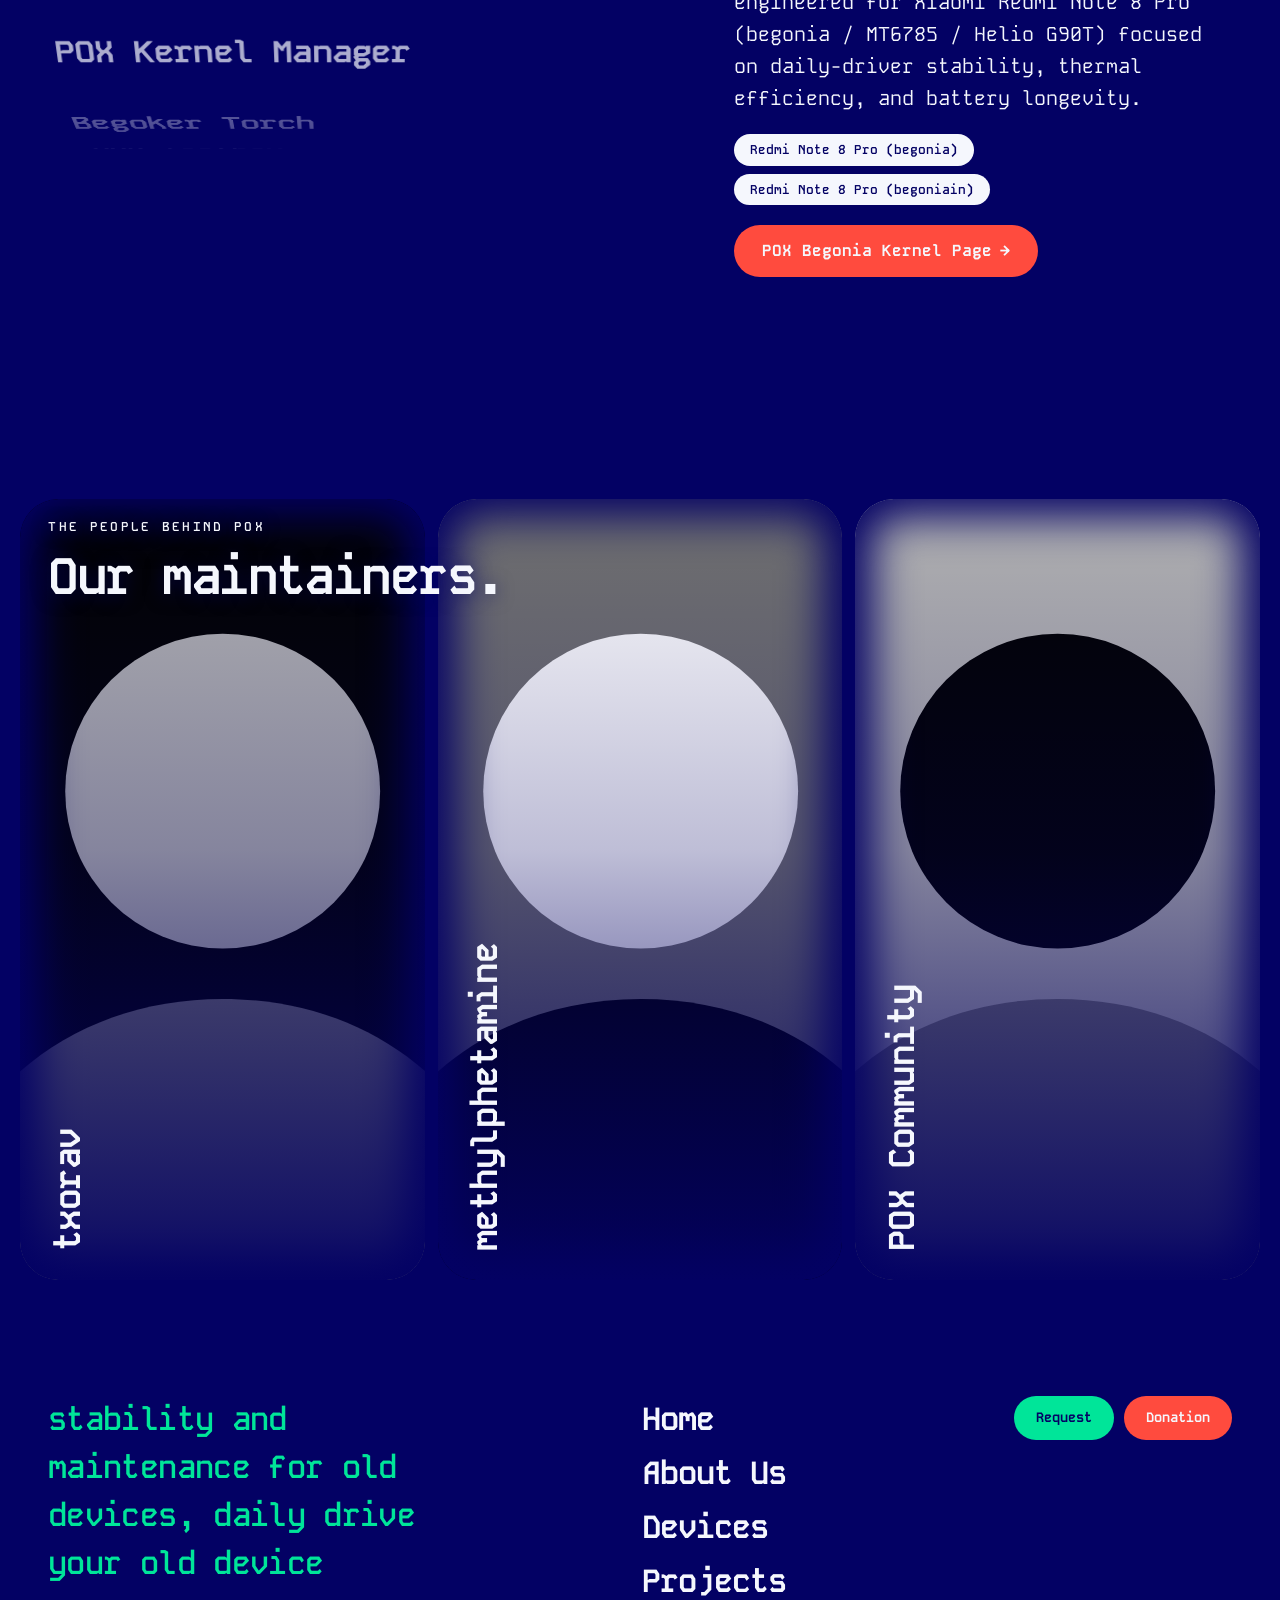
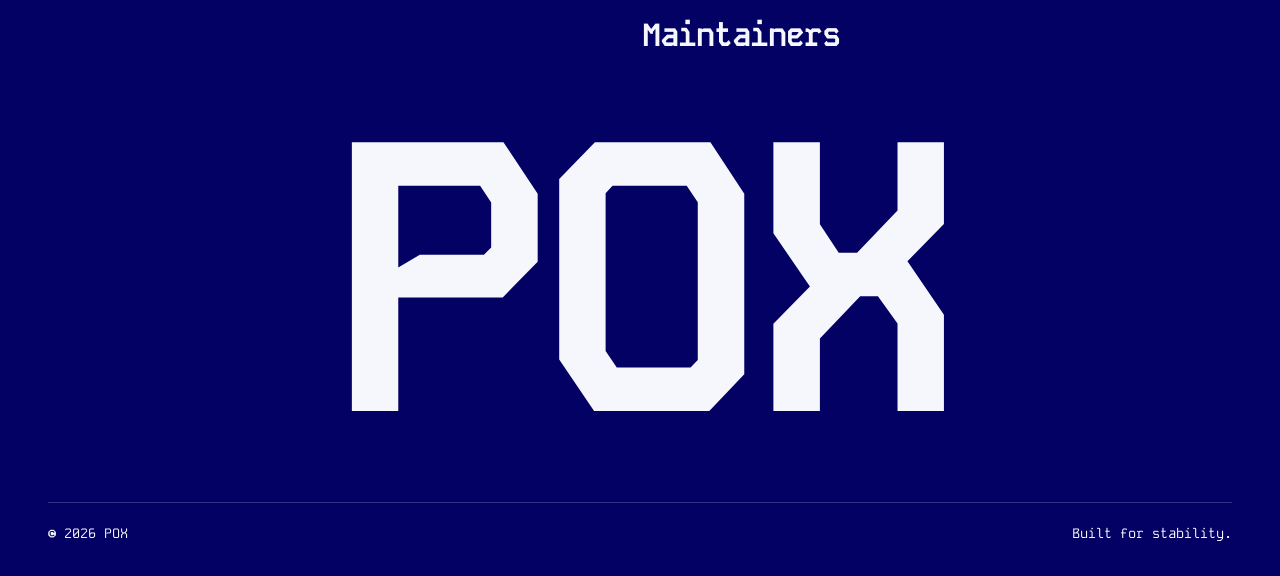
==== commit e0888bdd: "Mobile: clip horizontal overflow, wrap long buttons/chips, let header CTAs wrap; remove diag files" ====
--- a/index.html
+++ b/index.html
@@ -8,7 +8,7 @@
 <link rel="preconnect" href="https://fonts.googleapis.com">
 <link rel="preconnect" href="https://fonts.gstatic.com" crossorigin>
 <link href="https://fonts.googleapis.com/css2?family=Kode+Mono:wght@400..700&display=swap" rel="stylesheet">
-<link rel="stylesheet" href="css/style.css?v=6">
+<link rel="stylesheet" href="css/style.css?v=7">
 </head>
 <body data-page="home" data-theme="indigo">
 <div class="pblur" aria-hidden="true"><i class="tint"></i><i></i><i></i><i></i><i></i><i></i></div>
@@ -51,6 +51,6 @@
 </main>
 
 <footer class="footer" id="footer" data-theme="indigo"></footer>
-<script src="js/app.js?v=6"></script>
+<script src="js/app.js?v=7"></script>
 </body>
 </html>
--- a/css/style.css
+++ b/css/style.css
@@ -1,13 +1,14 @@
 :root{--navy:#030164;--light:#F5F7FD;--coral:#FF4B3E;--mint:#00E599;--ease:cubic-bezier(.16,1,.3,1)}
 *{box-sizing:border-box;margin:0;padding:0;-webkit-tap-highlight-color:transparent}
 [hidden]{display:none!important}
-html{scroll-behavior:smooth;scroll-snap-type:y proximity}
+@supports not (overflow-x:clip){html,body{overflow-x:hidden}}
+html{scroll-behavior:smooth;scroll-snap-type:y proximity;overflow-x:clip;max-width:100%;overscroll-behavior-x:none}
 :focus-visible{outline:2px solid currentColor;outline-offset:5px}
 button,a,input,select,textarea{touch-action:manipulation}
 body{
   --bg:var(--navy);--fg:var(--light);--a:var(--mint);
   --req-bg:var(--mint);--req-fg:var(--navy);--chip-bg:var(--light);--chip-fg:var(--navy);
-  background:var(--bg);color:var(--fg);font-family:"Kode Mono",monospace;overflow-x:hidden;line-height:1.5;
+  background:var(--bg);color:var(--fg);font-family:"Kode Mono",monospace;overflow-x:hidden;overflow-x:clip;max-width:100%;overflow-wrap:break-word;line-height:1.5;
   transition:background-color .7s var(--ease),color .7s var(--ease)}
 body[data-theme=light]{--bg:var(--light);--fg:var(--navy);--a:var(--coral);--chip-bg:var(--navy);--chip-fg:var(--light)}
 body[data-theme=mint]{--bg:var(--mint);--fg:var(--navy);--a:var(--light);--req-bg:var(--navy);--req-fg:var(--mint);--chip-bg:var(--navy);--chip-fg:var(--mint)}
@@ -276,7 +277,10 @@
   .hero{min-height:100svh}
   .header,.header.scrolled{padding:12px 20px}
   .nav{gap:8px;flex-wrap:wrap}
-  .nav>.ctas{margin-left:auto;gap:6px}
+  .nav>*{min-width:0}
+  .nav>.ctas{margin-left:auto;gap:6px;flex-wrap:wrap;justify-content:flex-end}
+  .btn.go,.btn.big{white-space:normal;max-width:100%;text-align:center;justify-content:center;line-height:1.3;padding:12px 22px}
+  .chip{max-width:100%;overflow-wrap:anywhere}
   .nav-toggle{display:inline-flex;align-items:center;justify-content:center;min-width:44px;min-height:44px;padding:8px 10px;border:1px solid color-mix(in srgb,currentColor 35%,transparent);border-radius:12px;background:transparent;color:inherit;font:inherit;font-size:.8rem;font-weight:600;cursor:pointer;flex-shrink:0}
   .nav>.links{display:none;order:3;flex-basis:100%;width:100%;padding:12px 0 4px;gap:4px;align-items:stretch;font-size:1rem}
   .header.menu-open{max-height:100svh;overflow-y:auto;background:var(--bg);border-bottom:1px solid color-mix(in srgb,currentColor 20%,transparent)}
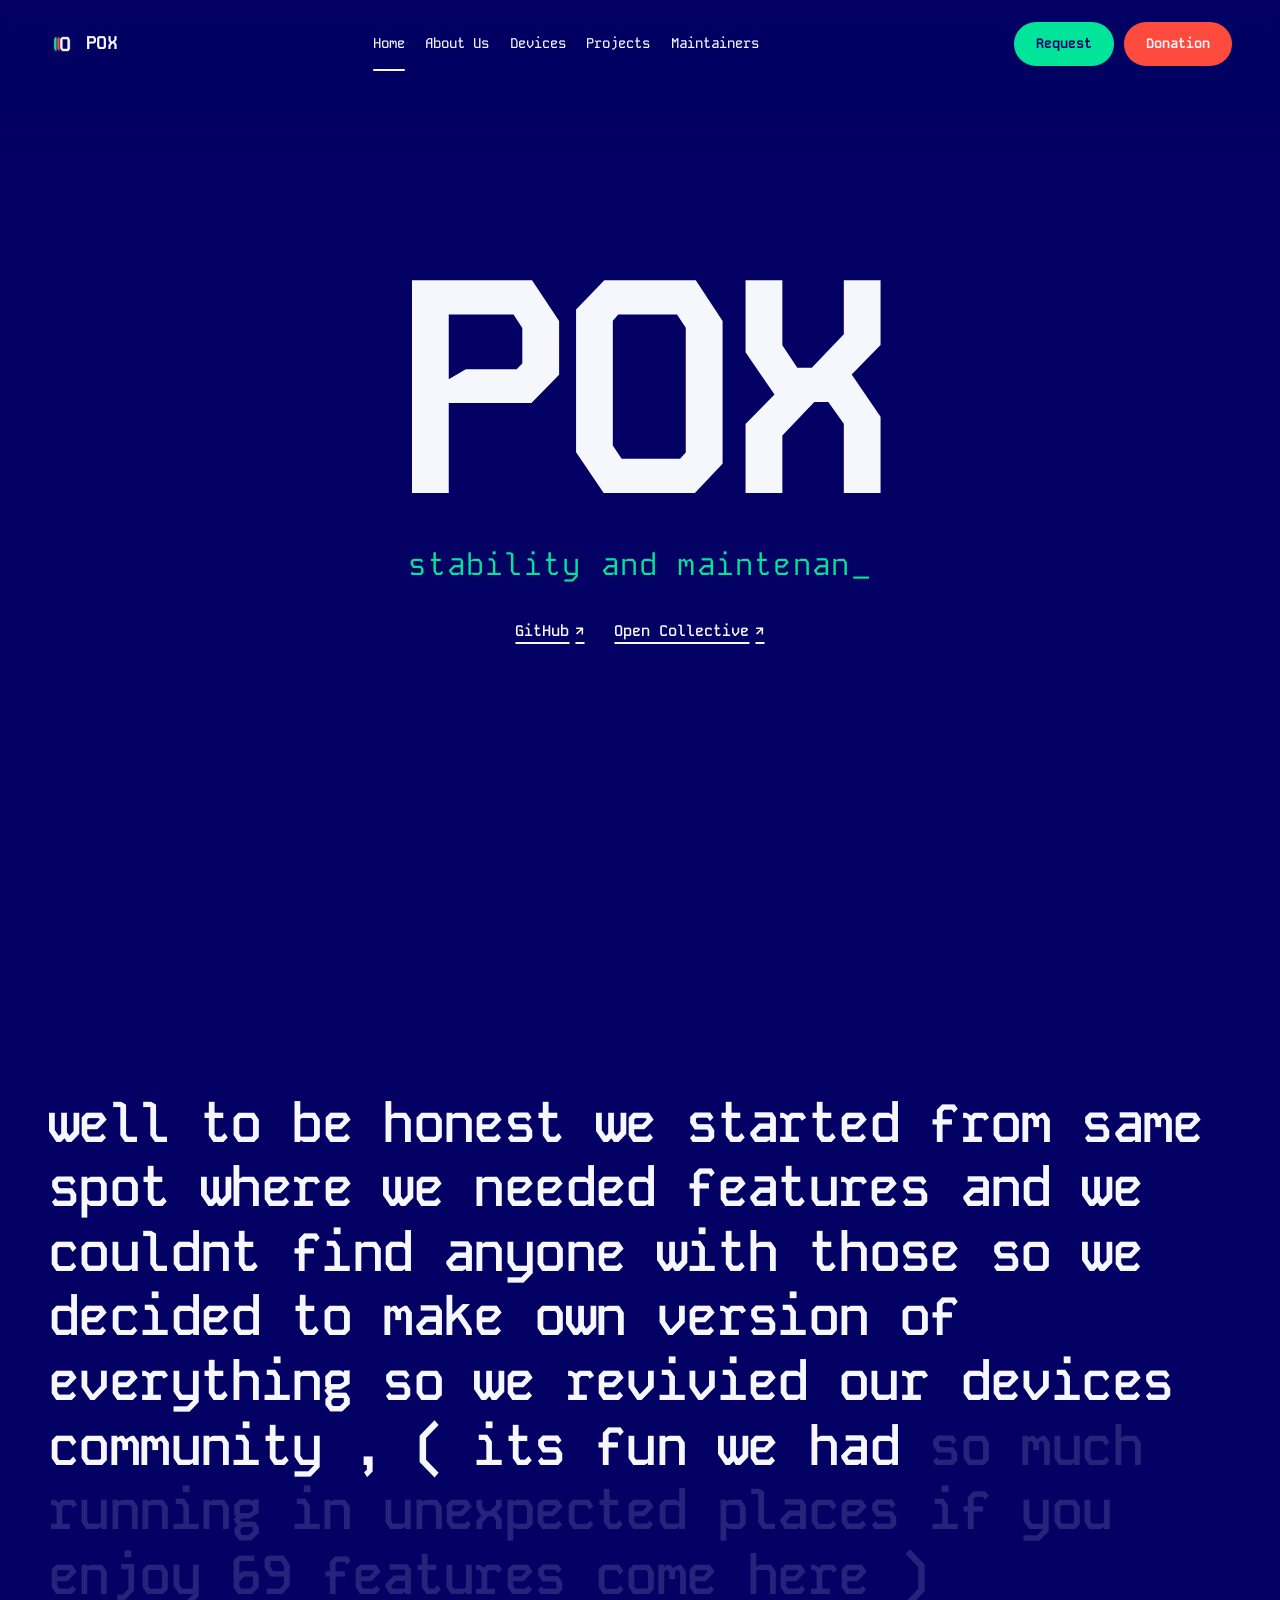
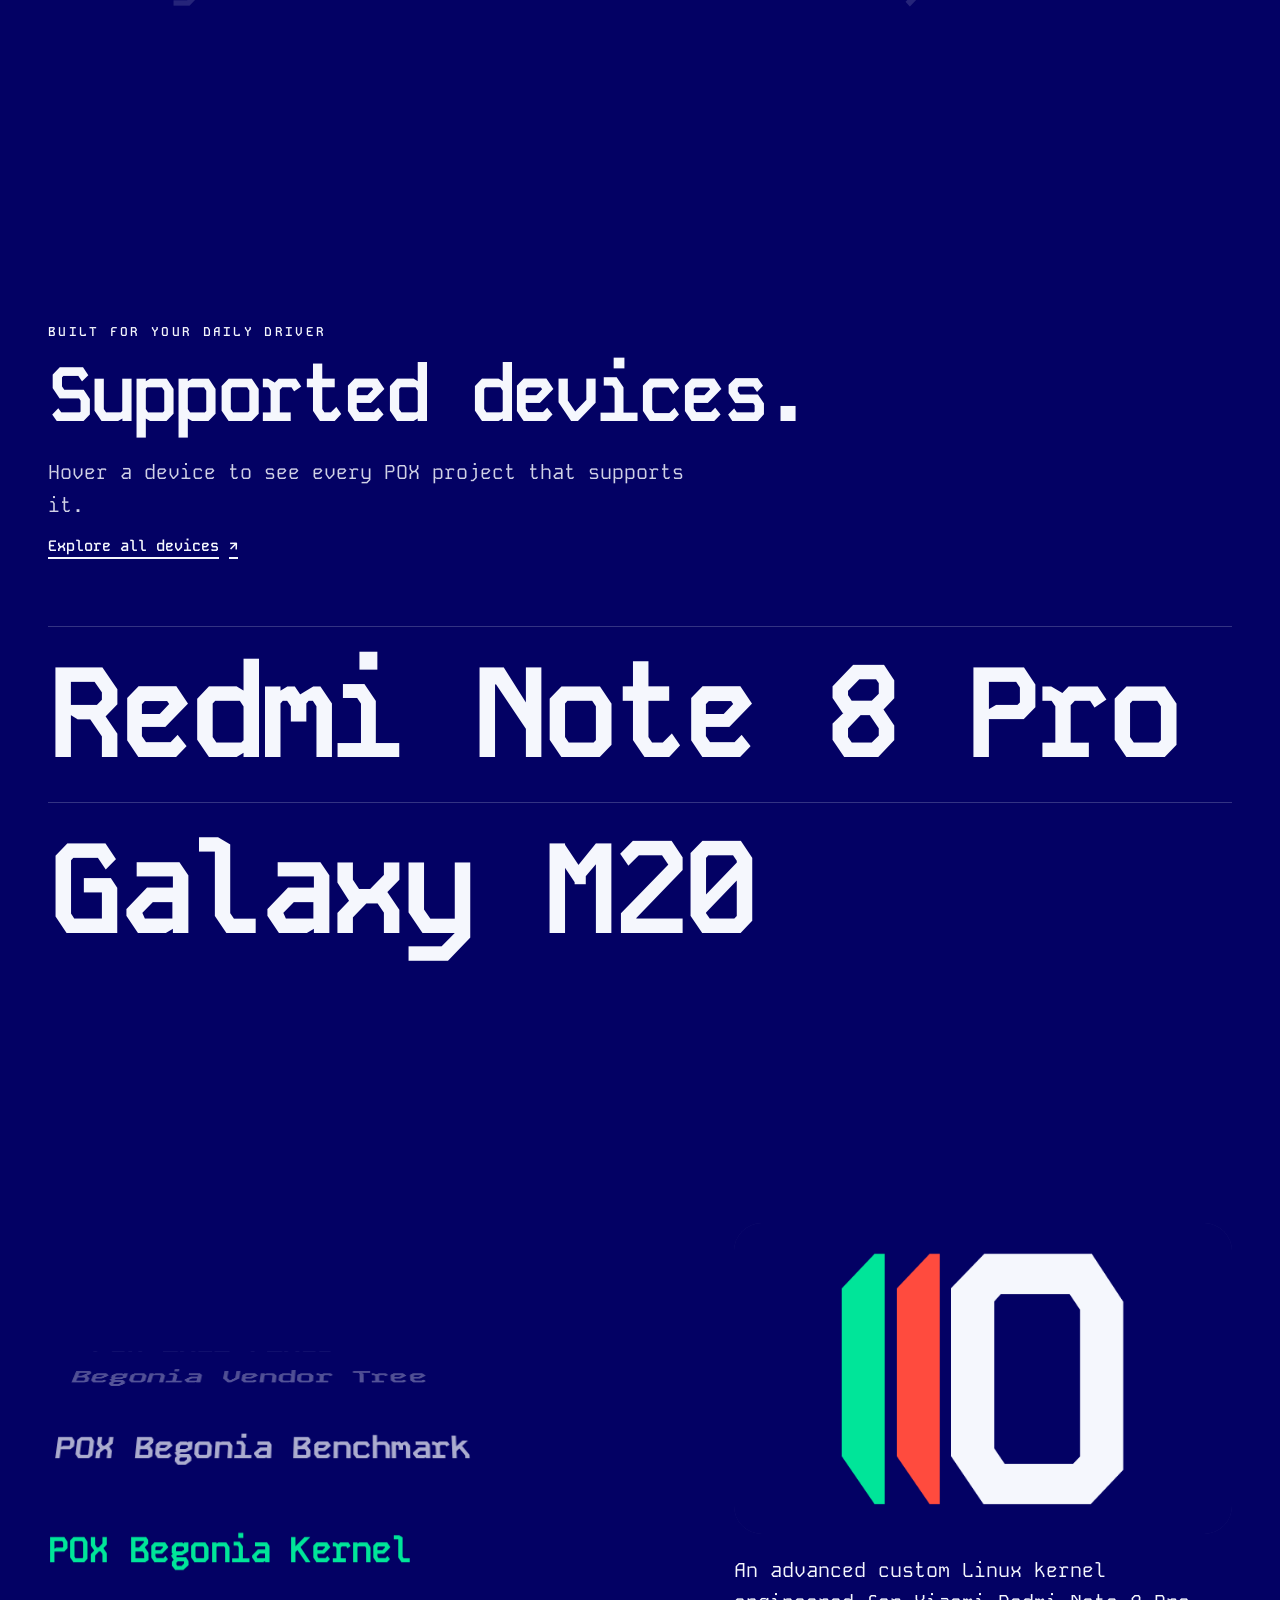
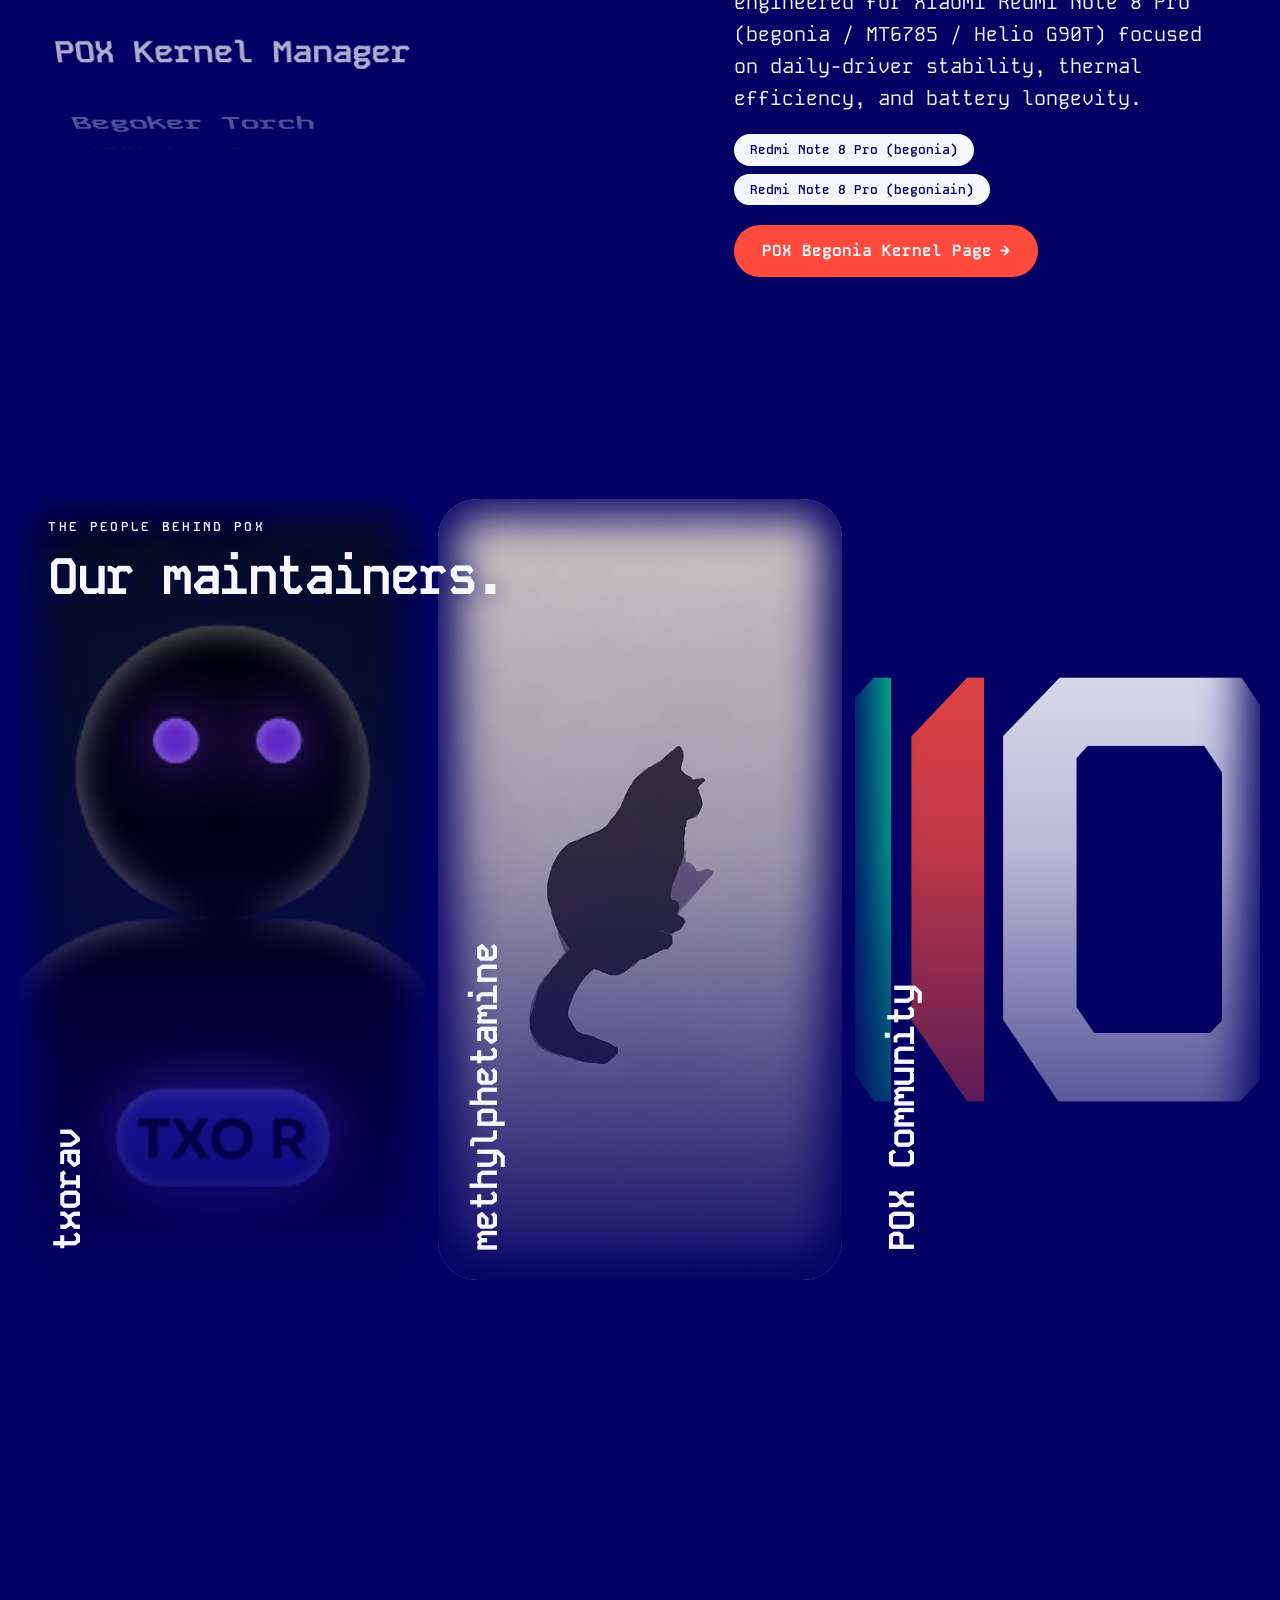
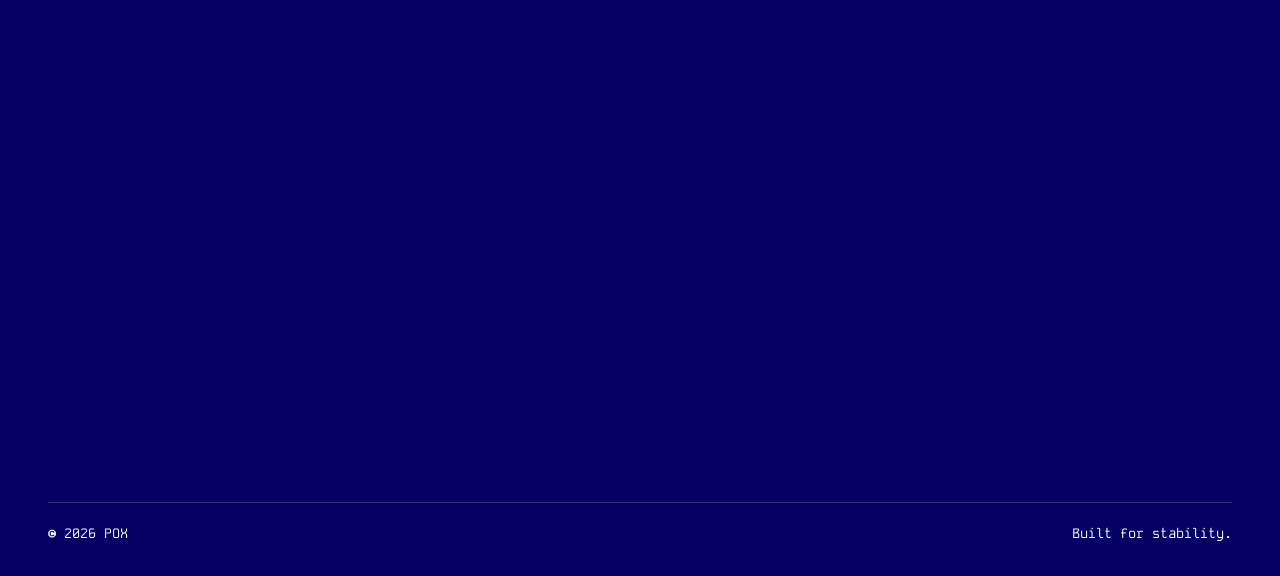
==== commit a583a805: "Fix maintainer avatar display: remove grayscale, add cache-busting, and update asset links" ====
--- a/index.html
+++ b/index.html
@@ -4,11 +4,11 @@
 <title>POX</title>
 <meta charset="UTF-8">
 <meta name="viewport" content="width=device-width, initial-scale=1">
-<link rel="icon" href="assets/logo.svg">
+<link rel="icon" href="assets/poxlogo.png">
 <link rel="preconnect" href="https://fonts.googleapis.com">
 <link rel="preconnect" href="https://fonts.gstatic.com" crossorigin>
 <link href="https://fonts.googleapis.com/css2?family=Kode+Mono:wght@400..700&display=swap" rel="stylesheet">
-<link rel="stylesheet" href="css/style.css?v=7">
+<link rel="stylesheet" href="css/style.css?v=8">
 </head>
 <body data-page="home" data-theme="indigo">
 <div class="pblur" aria-hidden="true"><i class="tint"></i><i></i><i></i><i></i><i></i><i></i></div>
@@ -51,6 +51,6 @@
 </main>
 
 <footer class="footer" id="footer" data-theme="indigo"></footer>
-<script src="js/app.js?v=7"></script>
+<script src="js/app.js?v=8"></script>
 </body>
 </html>
--- a/css/style.css
+++ b/css/style.css
@@ -119,8 +119,8 @@
 .mp::after{content:"";position:absolute;inset:0;z-index:1;border-radius:inherit;background:linear-gradient(to top,rgba(3,1,100,.92),rgba(3,1,100,.25) 55%,transparent);pointer-events:none}
 .mp.in:hover,.mp.in:focus-visible,.mp.in:has(a:focus-visible){flex-grow:5}
 .ph.mp-img{position:absolute;inset:0;border-radius:inherit;color:var(--navy)}
-.ph.mp-img img{filter:grayscale(1) contrast(1.05);transform:scale(1.12);transition:filter .8s var(--ease),transform 1.2s var(--ease)}
-.mp:hover .ph.mp-img img,.mp:focus-visible .ph.mp-img img,.mp:has(a:focus-visible) .ph.mp-img img{filter:none;transform:scale(1)}
+.ph.mp-img img{transform:scale(1.08);transition:transform 1.2s var(--ease)}
+.mp:hover .ph.mp-img img,.mp:focus-visible .ph.mp-img img,.mp:has(a:focus-visible) .ph.mp-img img{transform:scale(1)}
 .ph.mp-img .ph-i{font-size:clamp(5rem,14vw,11rem);opacity:.25}
 .mp-name{position:absolute;z-index:2;left:var(--pad);bottom:var(--pad);max-width:calc(100% - var(--pad)*2);font-size:clamp(1.4rem,2.8vw,2.6rem);font-weight:700;line-height:1.1;letter-spacing:-.04em;white-space:nowrap;transform-origin:0 100%;transform:translateX(1.1em) rotate(-90deg);transition:transform .85s var(--ease),color .4s}
 .mp:hover .mp-name,.mp:focus-visible .mp-name,.mp:has(a:focus-visible) .mp-name{transform:none;color:var(--mint)}
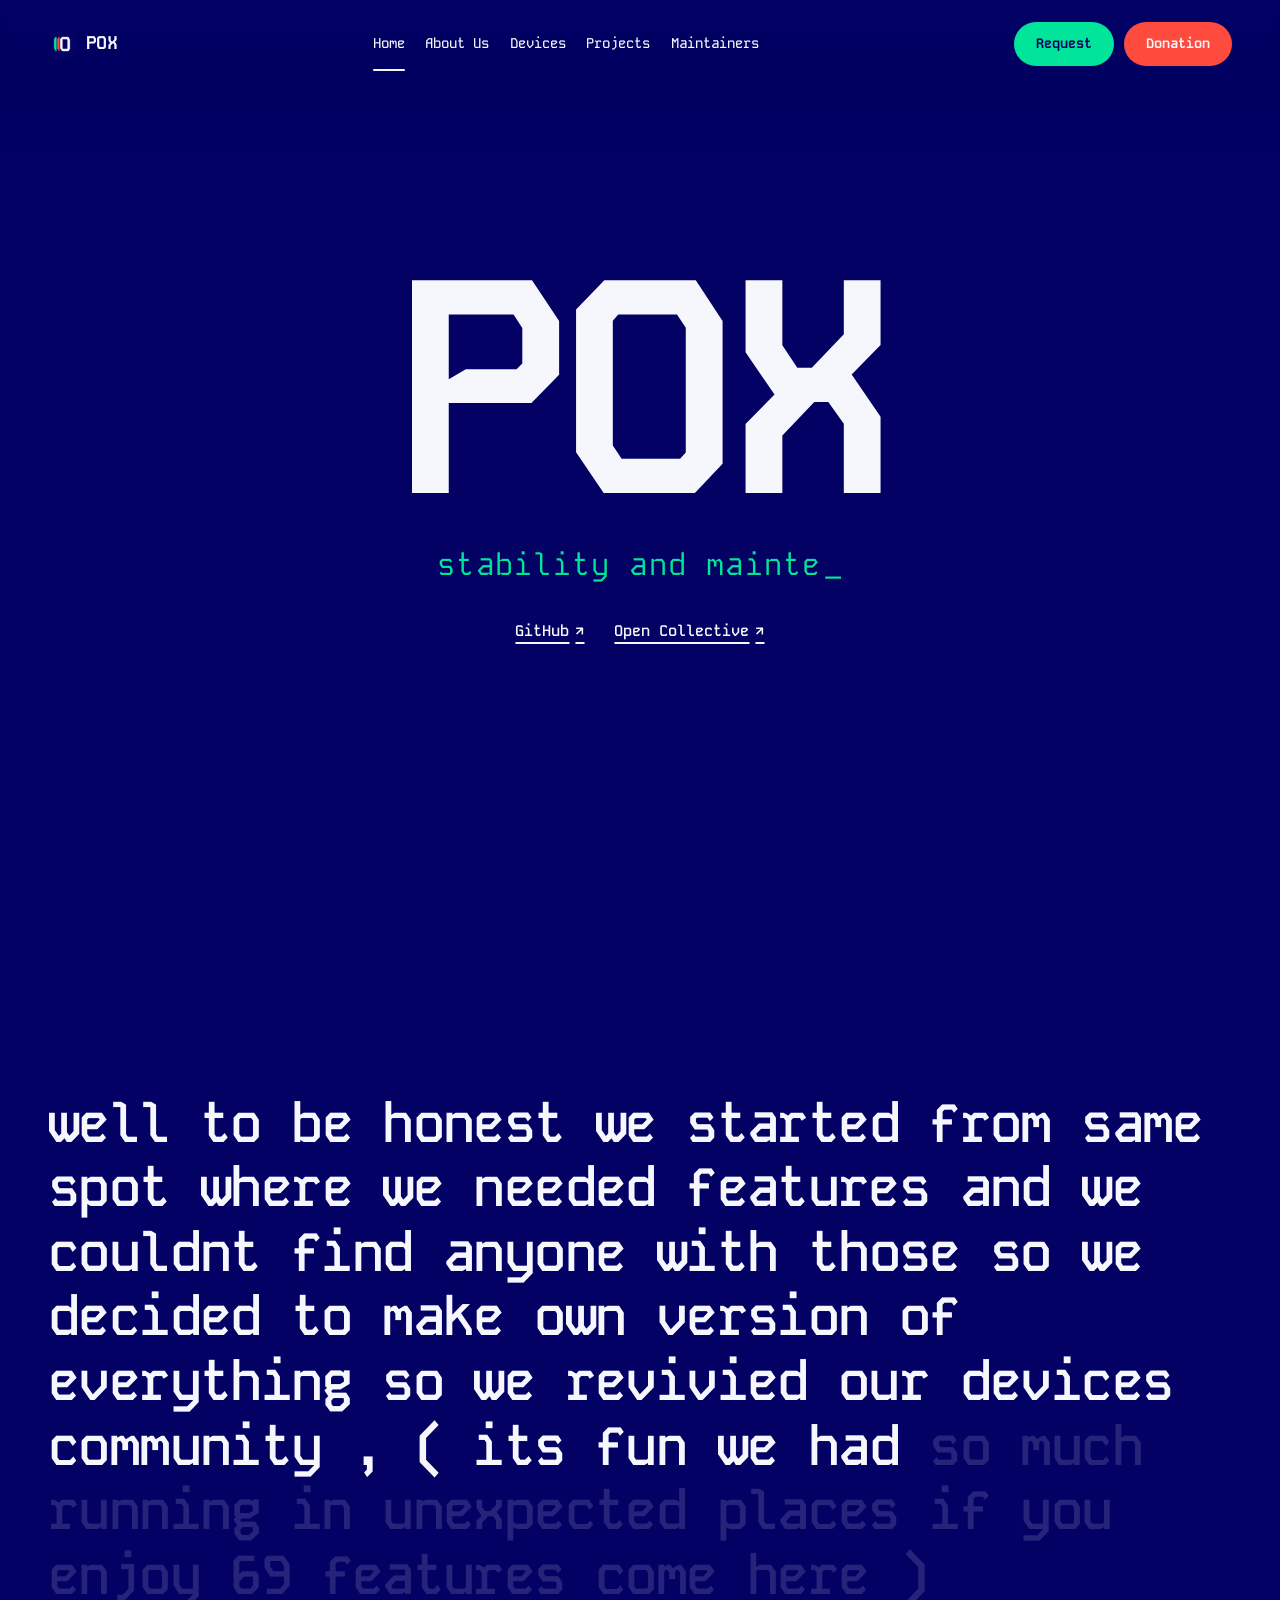
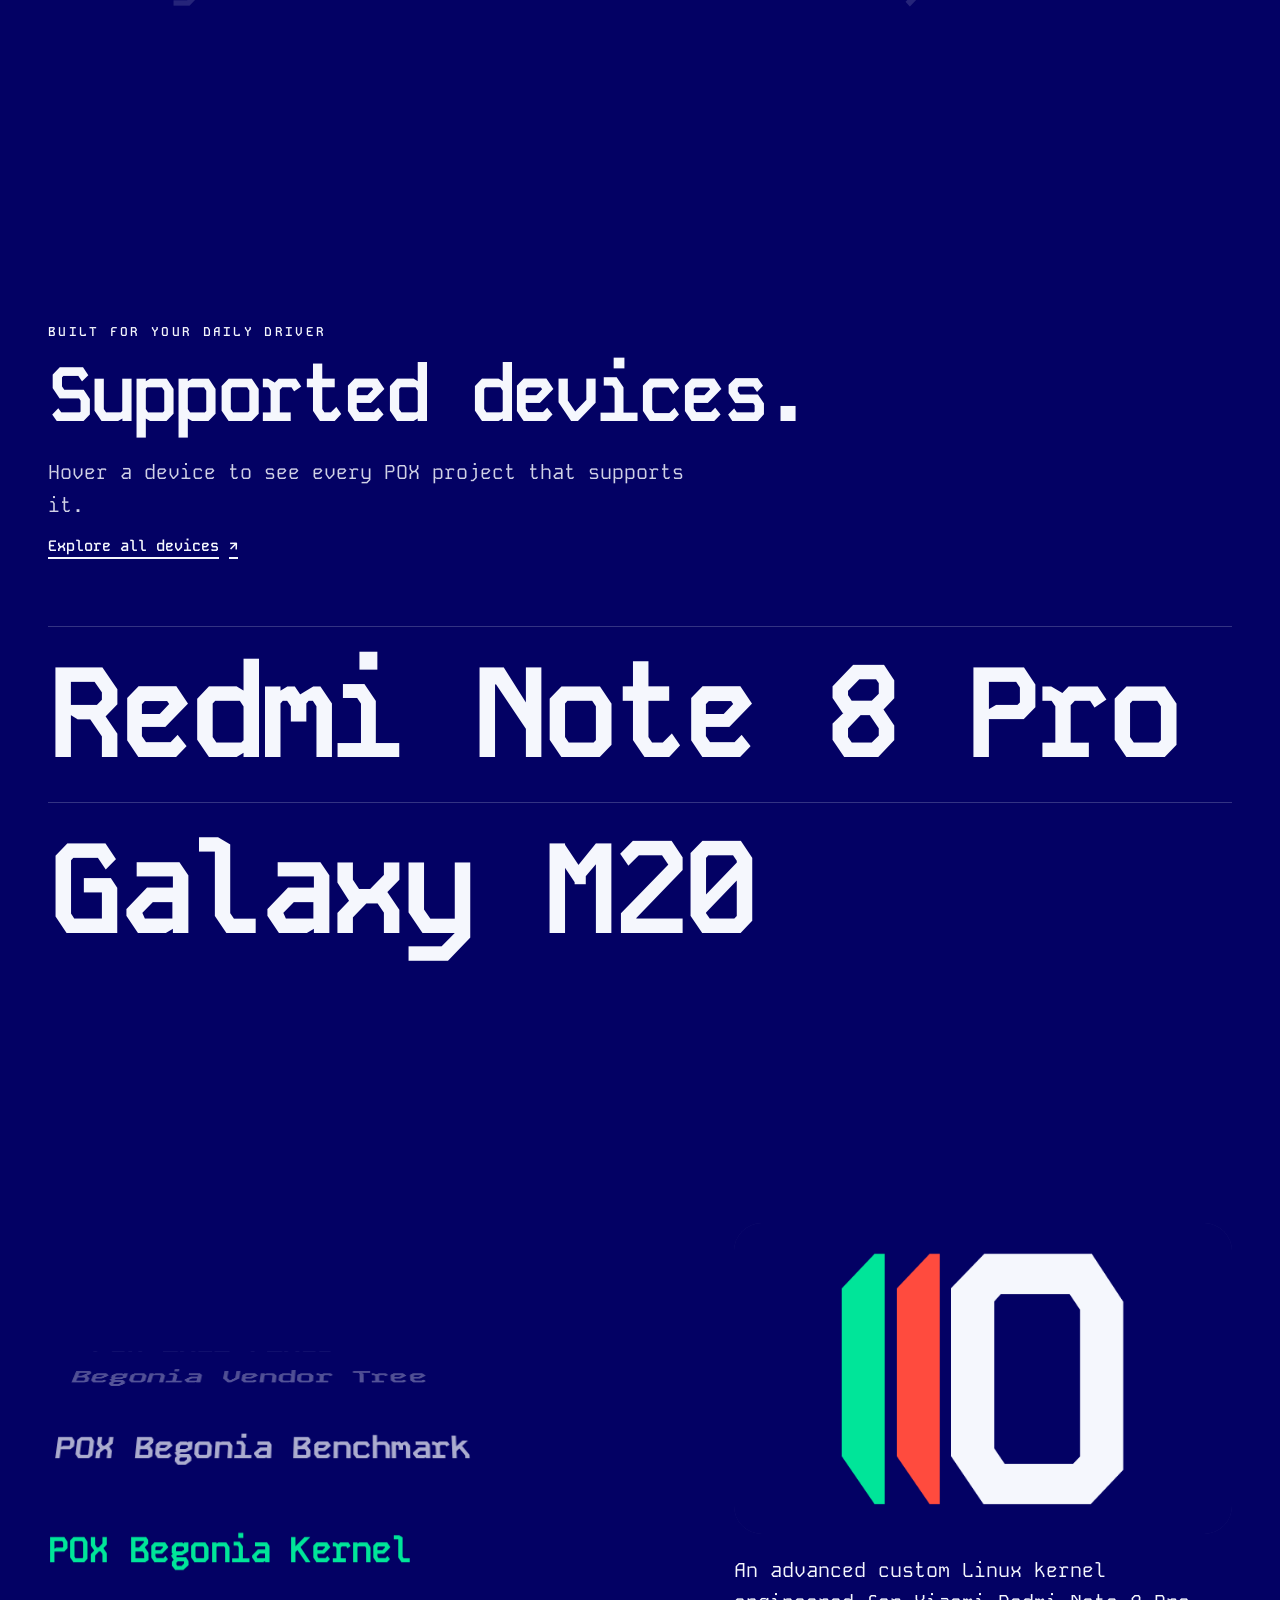
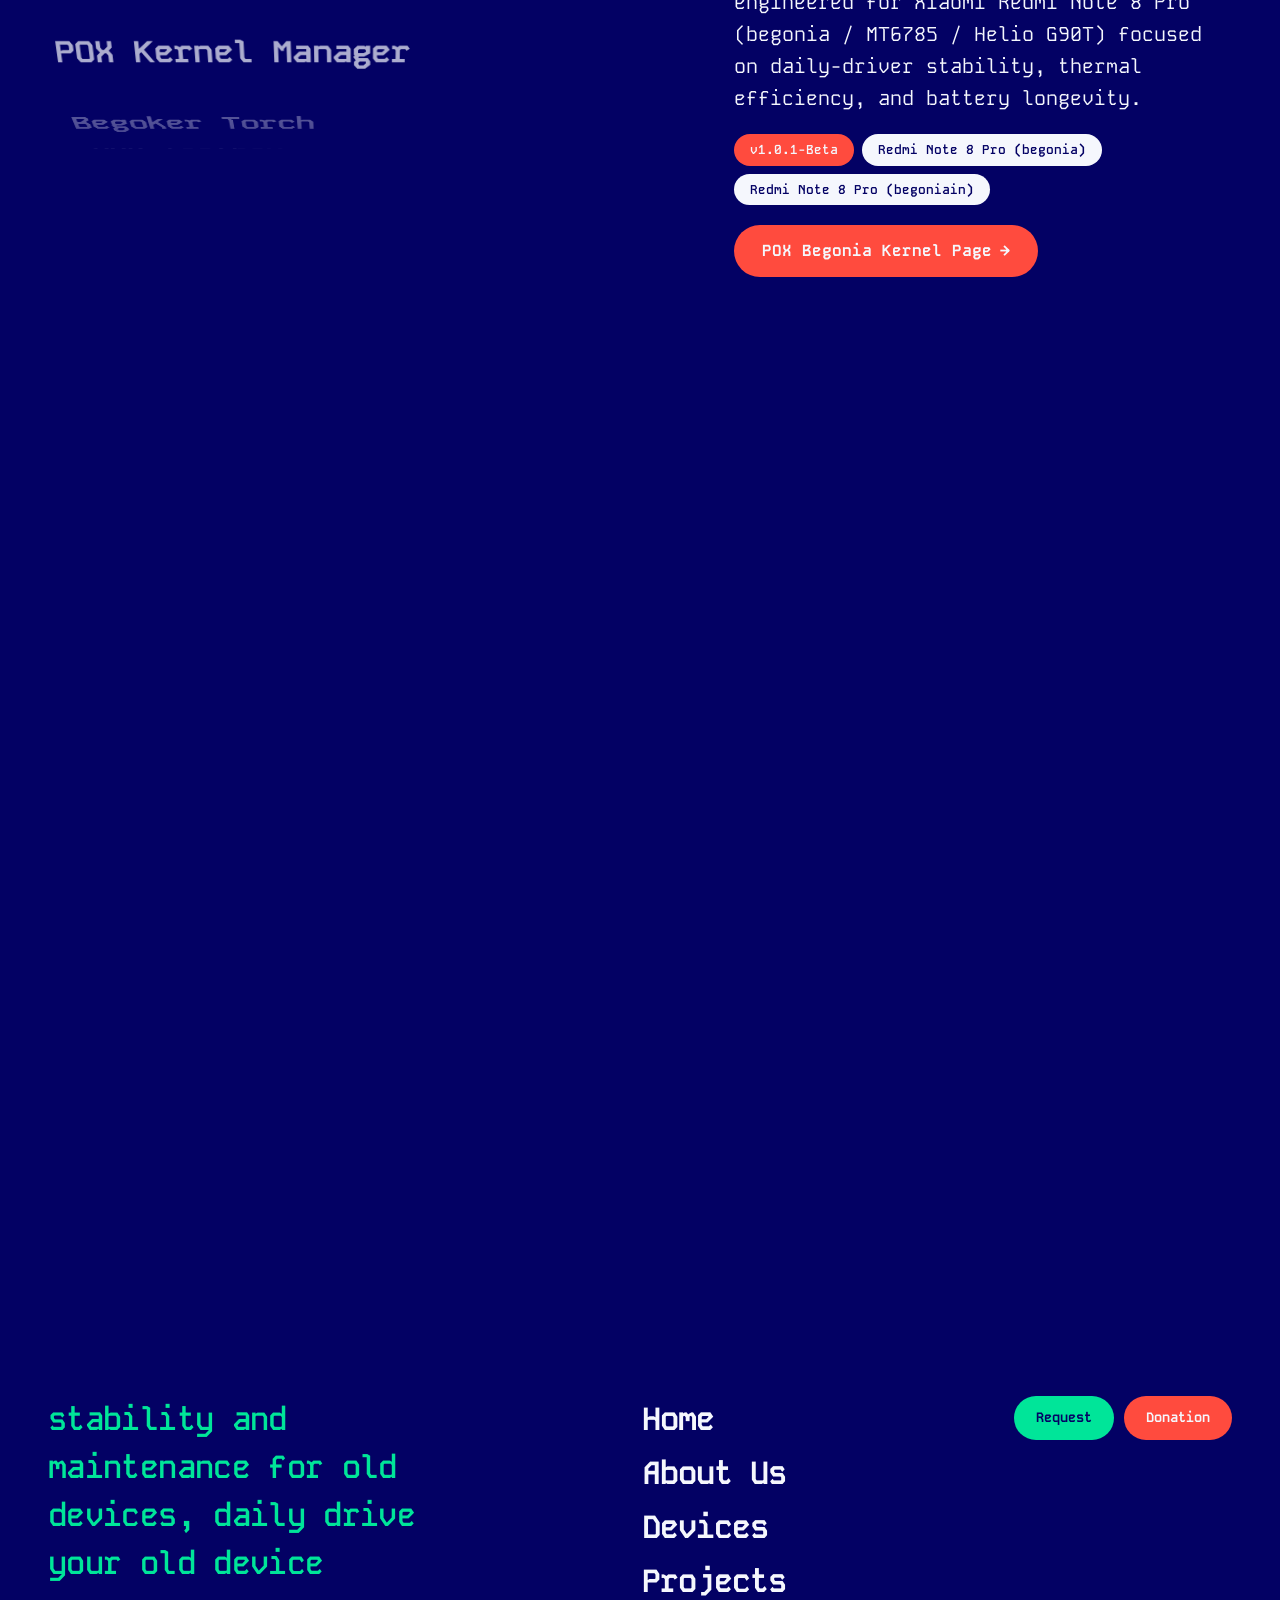
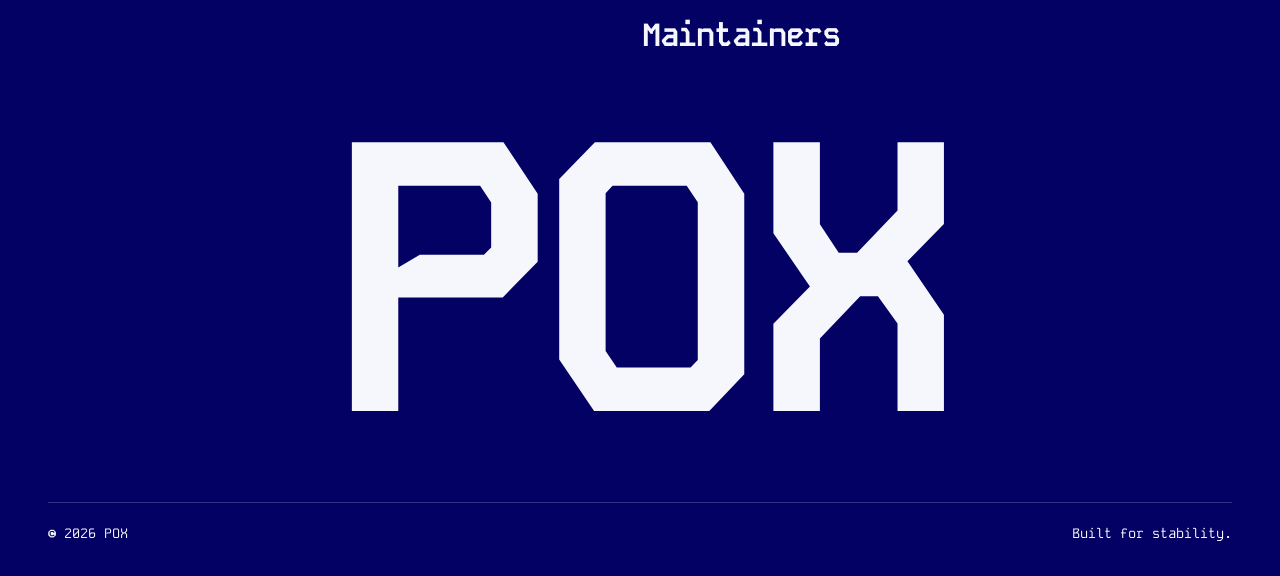
==== commit eb1c09b2: "Add flat version tags and changelog section to all projects" ====
--- a/index.html
+++ b/index.html
@@ -8,7 +8,7 @@
 <link rel="preconnect" href="https://fonts.googleapis.com">
 <link rel="preconnect" href="https://fonts.gstatic.com" crossorigin>
 <link href="https://fonts.googleapis.com/css2?family=Kode+Mono:wght@400..700&display=swap" rel="stylesheet">
-<link rel="stylesheet" href="css/style.css?v=8">
+<link rel="stylesheet" href="css/style.css?v=9">
 </head>
 <body data-page="home" data-theme="indigo">
 <div class="pblur" aria-hidden="true"><i class="tint"></i><i></i><i></i><i></i><i></i><i></i></div>
@@ -51,6 +51,6 @@
 </main>
 
 <footer class="footer" id="footer" data-theme="indigo"></footer>
-<script src="js/app.js?v=8"></script>
+<script src="js/app.js?v=9"></script>
 </body>
 </html>
--- a/css/style.css
+++ b/css/style.css
@@ -102,6 +102,8 @@
   opacity:0;transform:translateY(12px) scale(.9);transition:opacity .4s,transform .5s var(--ease),background-color .7s,color .7s}
 .row:hover .chip,.row.open .chip,.row:focus-within .chip,.dsec .chip,.pdetail .chip{opacity:1;transform:none;transition-delay:calc(var(--i)*.06s + .12s),calc(var(--i)*.06s + .12s),0s,0s}
 .chip:hover{transform:translateY(-3px) scale(1.05)!important}
+.chip.v-chip{background:var(--coral);color:var(--light);border:0}
+.row-head{display:flex;flex-wrap:wrap;align-items:center;gap:12px 18px}
 .panel .btn{opacity:0;transform:translateX(-14px);transition:opacity .5s .2s,transform .5s .2s var(--ease)}
 .row:hover .panel .btn,.row.open .panel .btn,.row:focus-within .panel .btn{opacity:1;transform:translate(var(--mx),var(--my))}
 .row:hover .panel .btn:hover{transform:translate(var(--mx),var(--my)) scale(1.06);transition-delay:0s}
@@ -142,12 +144,37 @@
 .d-head h1{overflow:hidden;padding-bottom:.08em;font-size:clamp(2.8rem,10vw,7.5rem);line-height:1.05;letter-spacing:-.05em;font-weight:700}
 .c{display:inline-block;animation:slide .9s var(--ease) calc(var(--i)*.035s) backwards}
 .d-head .btn{animation:pop .8s var(--ease) .5s backwards}
+.d-title-wrap{display:flex;flex-wrap:wrap;align-items:center;gap:16px 24px}
+.d-title-wrap h1{margin:0}
+.v-tag{display:inline-flex;align-items:center;padding:4px 12px;border-radius:9999px;font-size:clamp(.75rem,1.2vw,.88rem);font-weight:700;letter-spacing:.04em;background:var(--coral);color:var(--light);border:0;vertical-align:middle;text-transform:none;line-height:1.2;transition:transform .2s var(--ease),background-color .2s}
+.v-tag:hover{background:var(--mint);color:var(--navy);transform:translateY(-2px)}
+.v-tag.sm{padding:2px 8px;font-size:.72rem}
 .sec{position:relative;padding:3rem 0}
 .sec::before{content:"";position:absolute;left:0;right:0;top:0;height:1px;background:currentColor;opacity:.2;transform:scaleX(0);transform-origin:left;transition:transform 1.3s var(--ease)}
 .sec.in::before{transform:scaleX(1)}
 .d-desc{font-size:clamp(1.2rem,2.6vw,2.1rem);line-height:1.5}
 .k{font-size:.85rem;text-transform:uppercase;letter-spacing:.2em;margin-bottom:1.8rem;font-weight:500;color:var(--a);transition:color .7s}
 .dsec .chip{background:var(--mint);color:var(--navy);padding:8px 20px;font-size:.95rem}
+
+/* CHANGELOG */
+.d-sec-head{display:flex;flex-wrap:wrap;align-items:baseline;justify-content:space-between;gap:16px;margin-bottom:1.8rem}
+.d-sec-head .k{margin-bottom:0}
+.cl-latest-pill{font-size:.8rem;font-weight:700;letter-spacing:.04em;color:var(--navy);background:var(--mint);padding:4px 12px;border-radius:9999px;border:0}
+.changelogs{display:flex;flex-direction:column}
+.cl-entry{position:relative;padding:2.6rem 0;display:flex;flex-direction:column;gap:1.1rem}
+.cl-entry::before{content:"";position:absolute;left:0;right:0;top:0;height:1px;background:currentColor;opacity:.2;transform:scaleX(0);transform-origin:left;transition:transform 1.2s var(--ease)}
+.cl-entry.in::before{transform:scaleX(1)}
+.cl-header{display:flex;flex-direction:column;gap:.7rem}
+.cl-badge-group{display:flex;flex-wrap:wrap;align-items:center;gap:12px}
+.cl-ver{display:inline-block;padding:3px 10px;border-radius:9999px;background:var(--coral);color:var(--light);font-size:.8rem;font-weight:700;letter-spacing:.04em;border:0}
+.cl-date{font-size:.85rem;color:var(--a);opacity:.85;letter-spacing:.04em}
+.cl-title{font-size:clamp(1.3rem,2.8vw,2.2rem);font-weight:700;letter-spacing:-.03em;line-height:1.2;transition:transform .4s var(--ease),color .3s}
+.cl-entry:hover .cl-title{transform:translateX(8px);color:var(--mint)}
+.cl-summary{font-size:clamp(1rem,1.5vw,1.2rem);opacity:.9;line-height:1.6;max-width:840px}
+.cl-items{list-style:none;display:flex;flex-direction:column;gap:.75rem;padding:0;margin:0}
+.cl-items li{display:flex;align-items:baseline;gap:12px;font-size:clamp(.92rem,1.35vw,1.08rem);line-height:1.6;opacity:.88}
+.cl-bullet{color:var(--coral);font-weight:700;font-size:1.2rem;line-height:1;flex-shrink:0;transition:color .3s}
+.cl-entry:hover .cl-bullet{color:var(--mint)}
 .steps{display:flex;flex-direction:column;gap:3rem}
 .step{display:flex;flex-wrap:wrap;gap:1rem 2.2rem;align-items:baseline}
 .step .n{font-size:clamp(2rem,5vw,3.4rem);font-weight:700;color:var(--coral);transition:transform .5s var(--ease)}
@@ -330,6 +357,7 @@
   .row .chip,.row .panel .btn,.row .panel .pimg{opacity:1;transform:none;transition-delay:0s}
   .row:hover .name,.row:focus-within .name{transform:none}
   .row:hover .ph img,.shot:hover img,.pdetail .ph:hover img{transform:none}
+  .cl-entry:hover .cl-title{transform:none}
 }
 @media(max-width:600px){
 
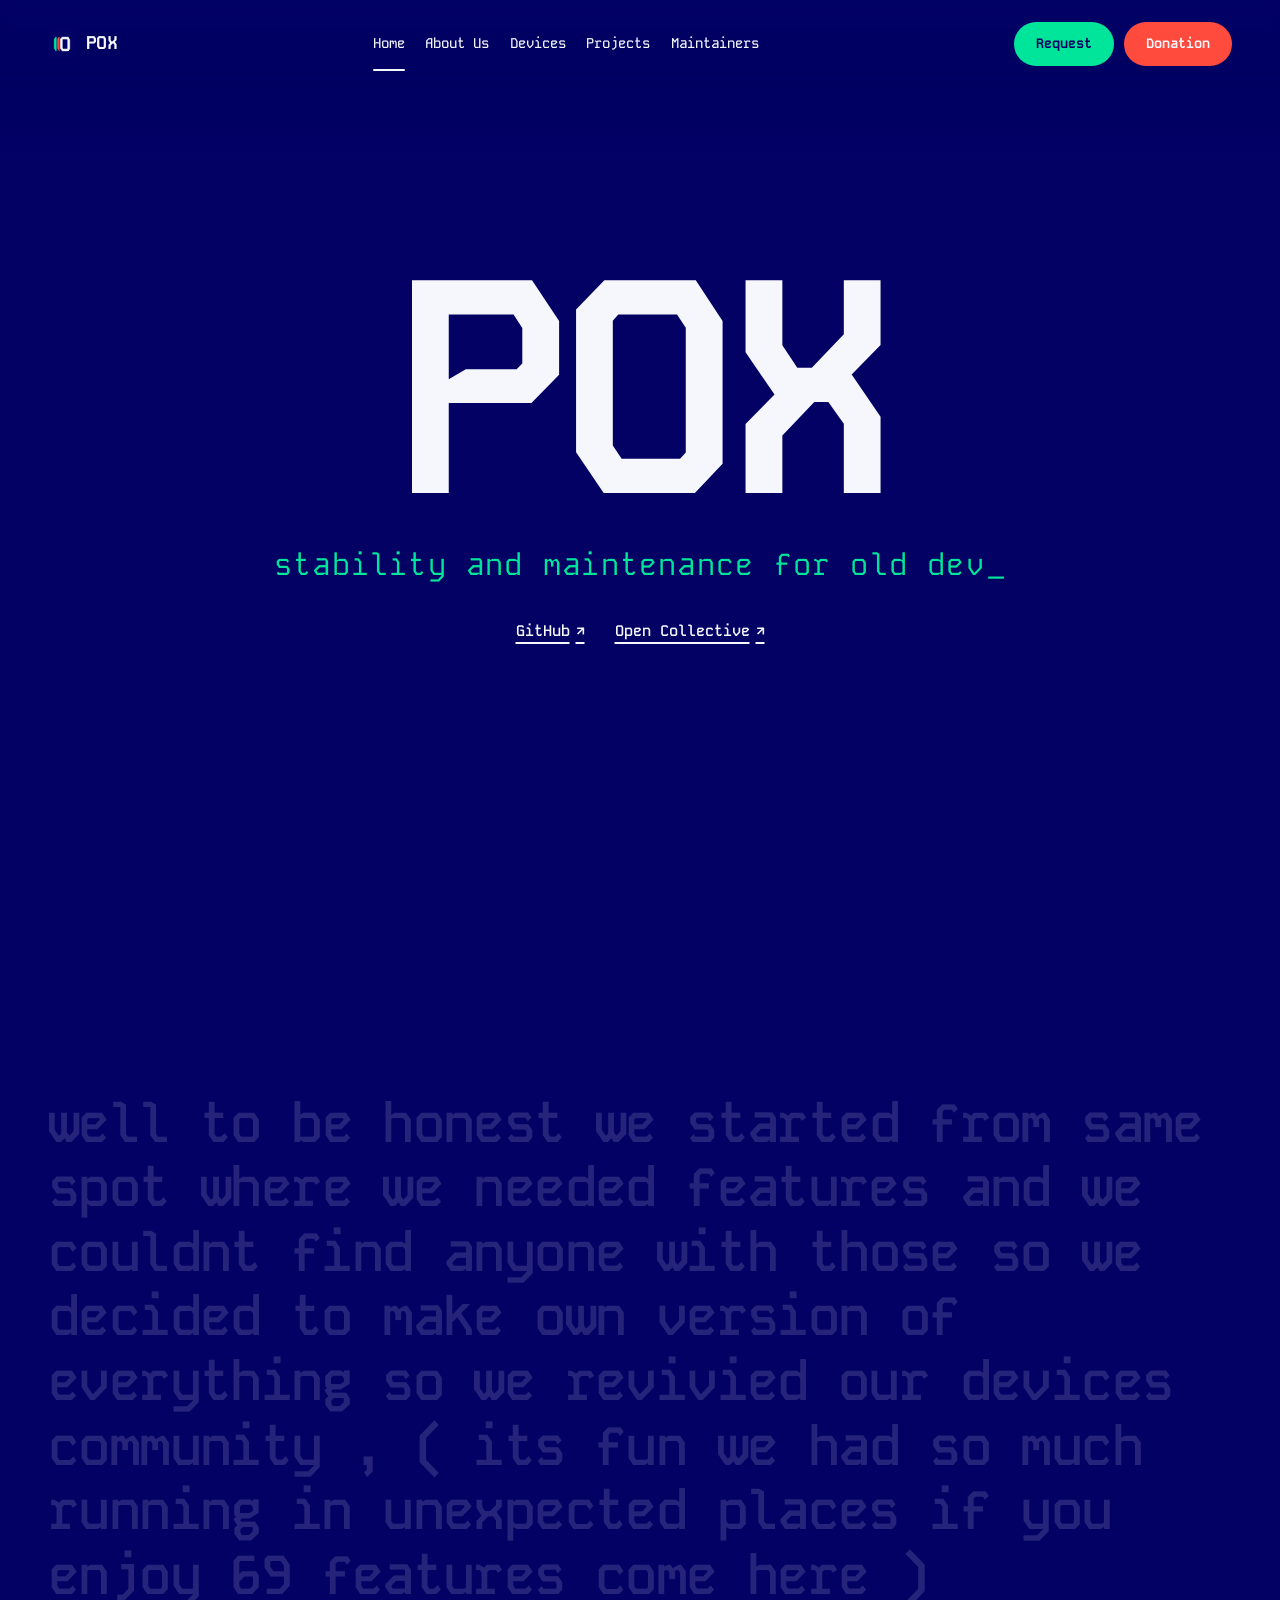
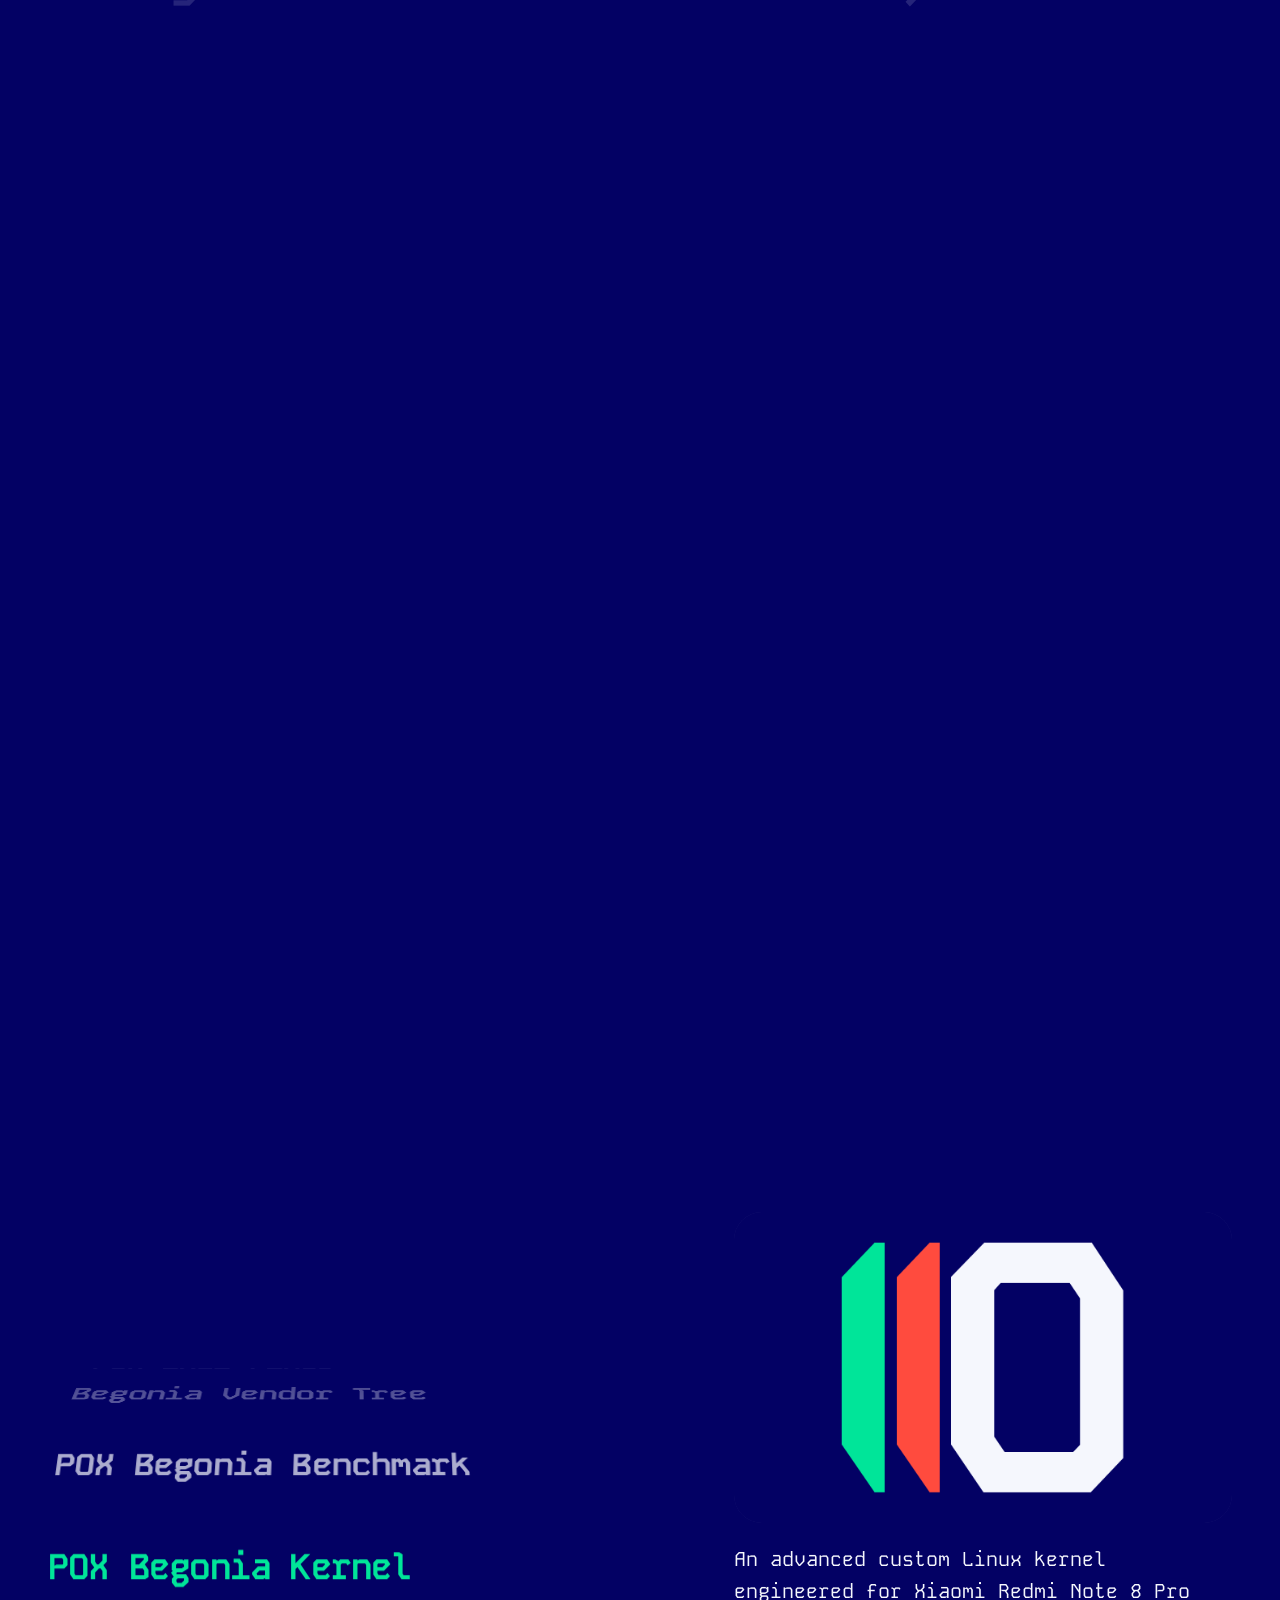
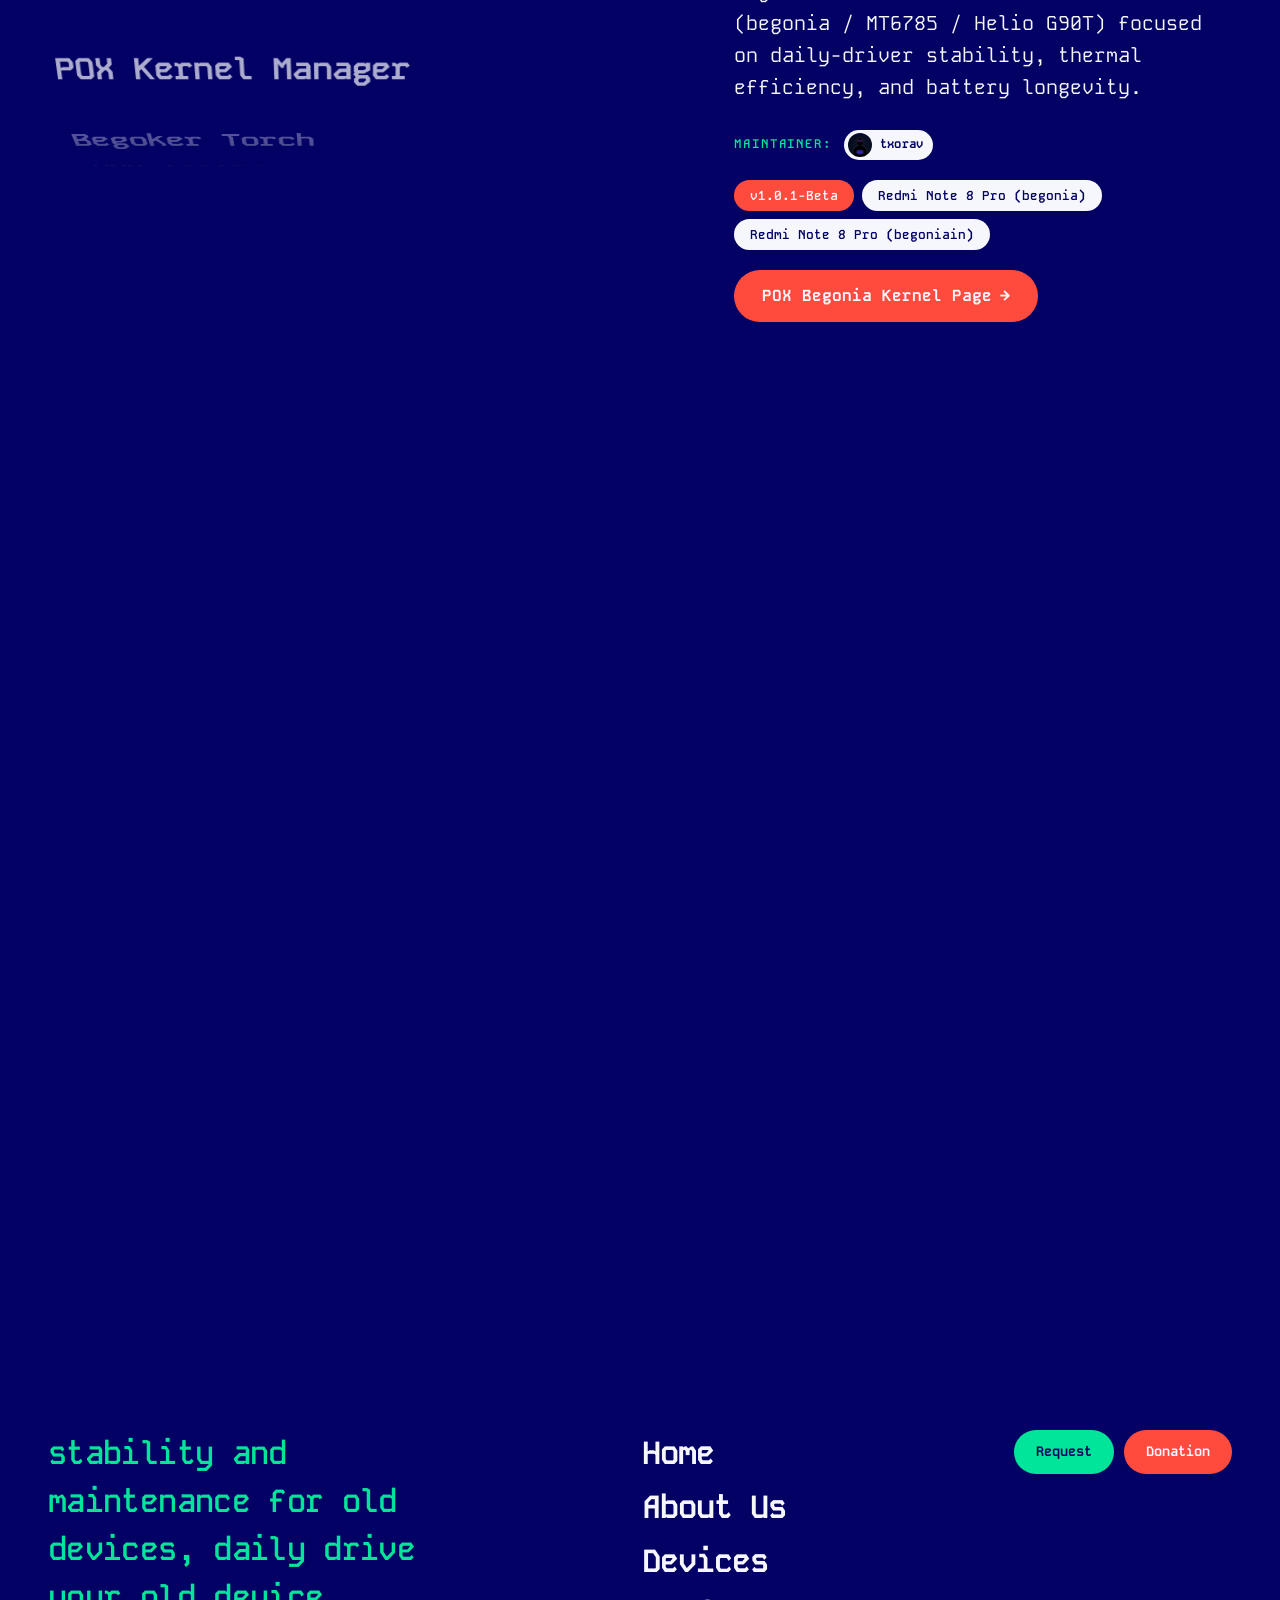
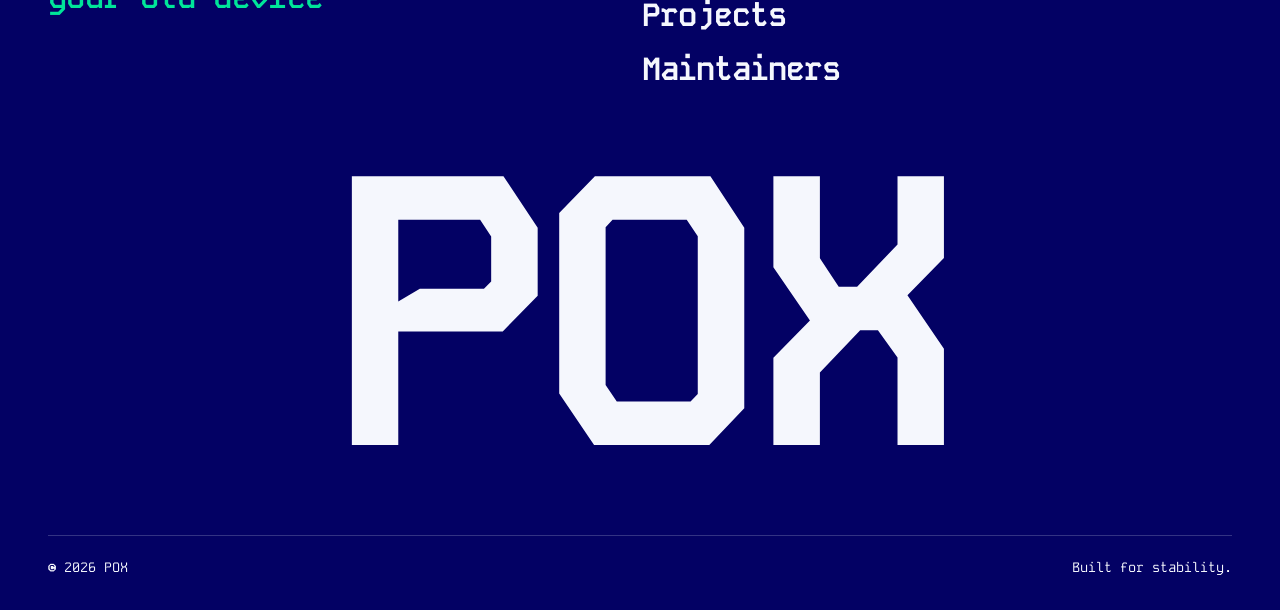
==== commit 80fb45b1: "Add project maintainer attribution badges with pfp and GitHub links" ====
--- a/index.html
+++ b/index.html
@@ -8,7 +8,7 @@
 <link rel="preconnect" href="https://fonts.googleapis.com">
 <link rel="preconnect" href="https://fonts.gstatic.com" crossorigin>
 <link href="https://fonts.googleapis.com/css2?family=Kode+Mono:wght@400..700&display=swap" rel="stylesheet">
-<link rel="stylesheet" href="css/style.css?v=9">
+<link rel="stylesheet" href="css/style.css?v=10">
 </head>
 <body data-page="home" data-theme="indigo">
 <div class="pblur" aria-hidden="true"><i class="tint"></i><i></i><i></i><i></i><i></i><i></i></div>
@@ -51,6 +51,6 @@
 </main>
 
 <footer class="footer" id="footer" data-theme="indigo"></footer>
-<script src="js/app.js?v=9"></script>
+<script src="js/app.js?v=10"></script>
 </body>
 </html>
--- a/css/style.css
+++ b/css/style.css
@@ -149,6 +149,27 @@
 .v-tag{display:inline-flex;align-items:center;padding:4px 12px;border-radius:9999px;font-size:clamp(.75rem,1.2vw,.88rem);font-weight:700;letter-spacing:.04em;background:var(--coral);color:var(--light);border:0;vertical-align:middle;text-transform:none;line-height:1.2;transition:transform .2s var(--ease),background-color .2s}
 .v-tag:hover{background:var(--mint);color:var(--navy);transform:translateY(-2px)}
 .v-tag.sm{padding:2px 8px;font-size:.72rem}
+
+/* MAINTAINER BADGES & LINKS (Simple flat style) */
+.p-maintainer-row{display:flex;flex-wrap:wrap;align-items:center;gap:12px 18px;margin:1.8rem 0 2.2rem}
+.p-m-label{font-size:.8rem;text-transform:uppercase;letter-spacing:.2em;font-weight:600;color:var(--a)}
+.p-m-list{display:flex;flex-wrap:wrap;align-items:center;gap:10px 14px}
+.p-m-link{display:inline-flex;align-items:center;gap:10px;padding:4px 14px 4px 5px;border-radius:9999px;background:var(--chip-bg);color:var(--chip-fg);text-decoration:none;font-weight:700;font-size:.85rem;letter-spacing:.02em;border:0;transition:transform .2s var(--ease),background-color .2s,color .2s}
+.p-m-link:hover{background:var(--mint);color:var(--navy);transform:translateY(-2px)}
+.p-m-pfp{width:32px;height:32px;border-radius:9999px;object-fit:cover;display:block;flex-shrink:0;background:var(--navy);transition:transform .2s var(--ease)}
+.p-m-link:hover .p-m-pfp{transform:scale(1.08)}
+.p-m-name{line-height:1}
+.p-m-arr{font-size:.9rem;opacity:.75;transition:transform .2s var(--ease)}
+.p-m-link:hover .p-m-arr{transform:translate(2px,-2px);opacity:1}
+.p-m-link.sm{padding:3px 10px 3px 4px;font-size:.76rem;gap:8px}
+.p-m-link.sm .p-m-pfp{width:24px;height:24px}
+
+.d-meta-grid{display:grid;grid-template-columns:repeat(auto-fit,minmax(280px,1fr));gap:2.2rem 3rem}
+.d-meta-col{display:flex;flex-direction:column;gap:1.2rem}
+.d-meta-col .k{margin-bottom:0}
+.panel-m,.pd-m{display:flex;flex-wrap:wrap;align-items:center;gap:8px 12px;margin-top:.4rem}
+.pm-lbl{font-size:.78rem;text-transform:uppercase;letter-spacing:.15em;font-weight:600;color:var(--a)}
+
 .sec{position:relative;padding:3rem 0}
 .sec::before{content:"";position:absolute;left:0;right:0;top:0;height:1px;background:currentColor;opacity:.2;transform:scaleX(0);transform-origin:left;transition:transform 1.3s var(--ease)}
 .sec.in::before{transform:scaleX(1)}
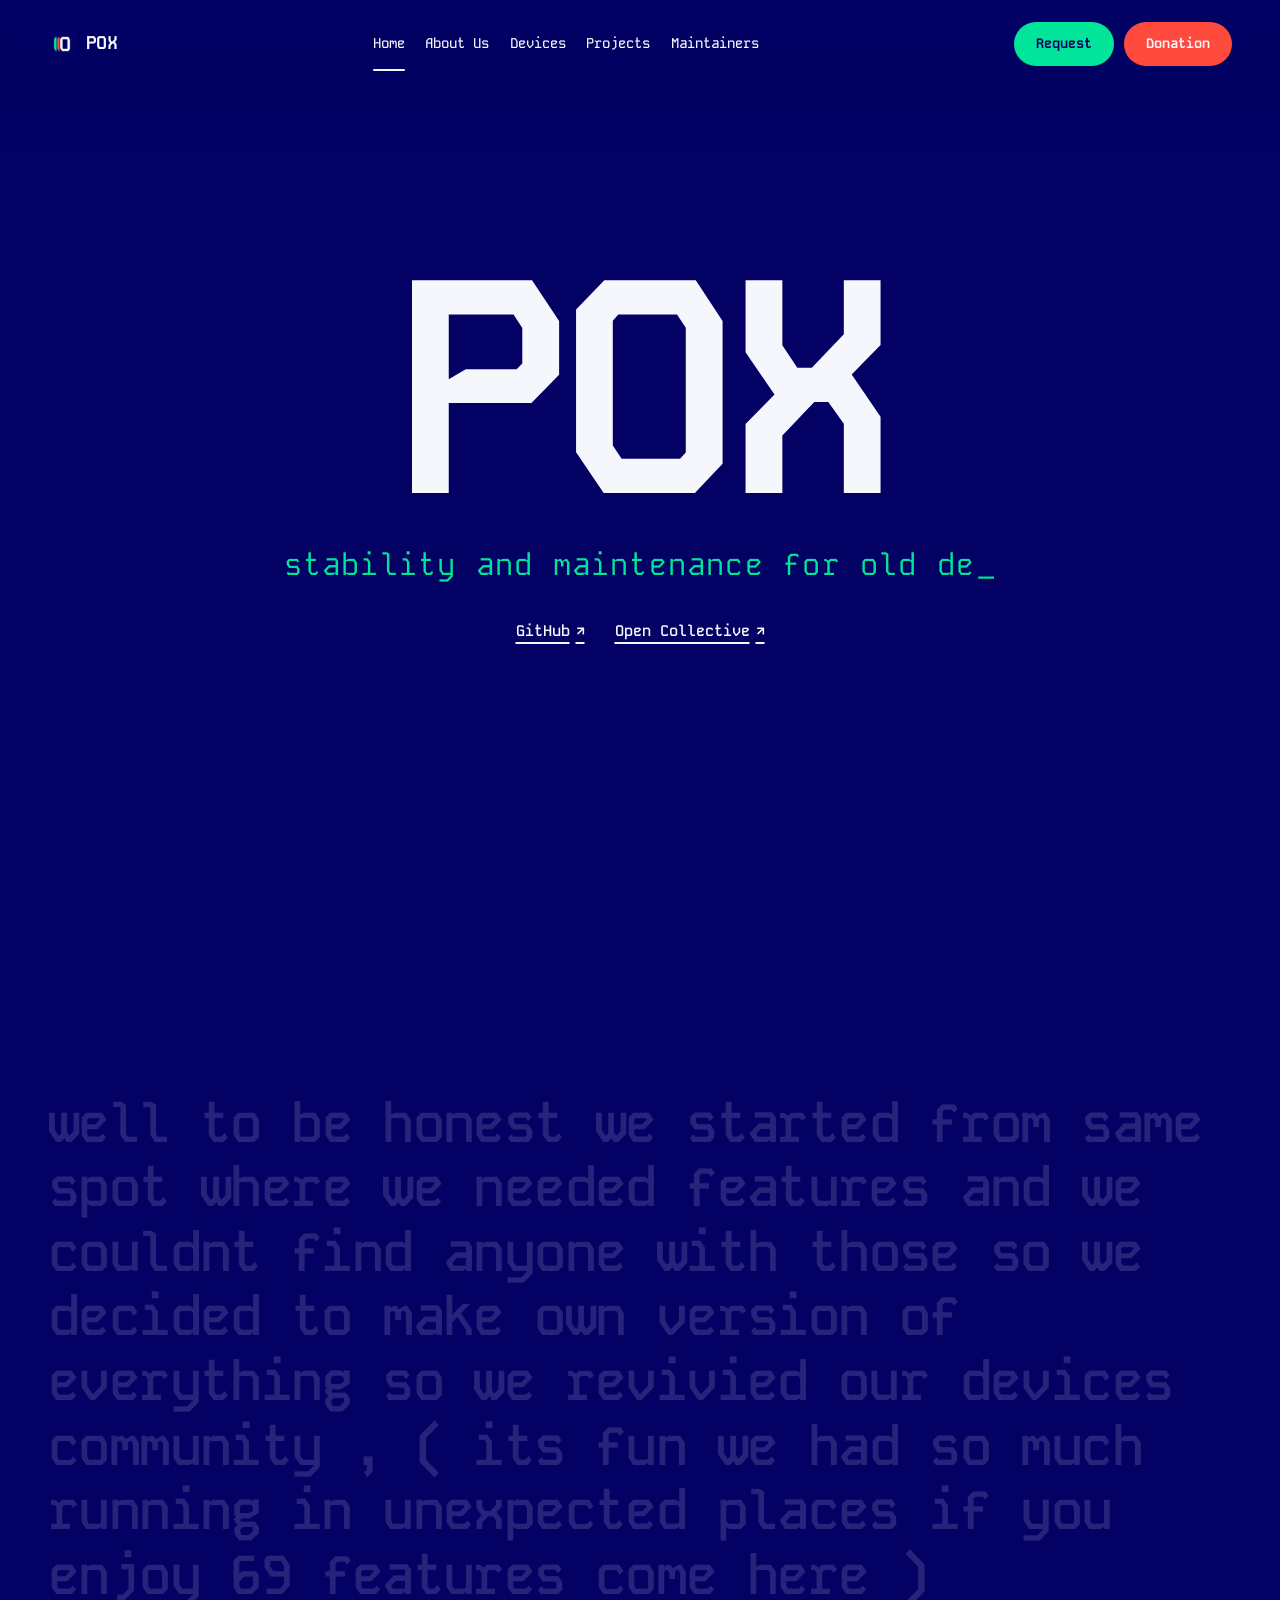
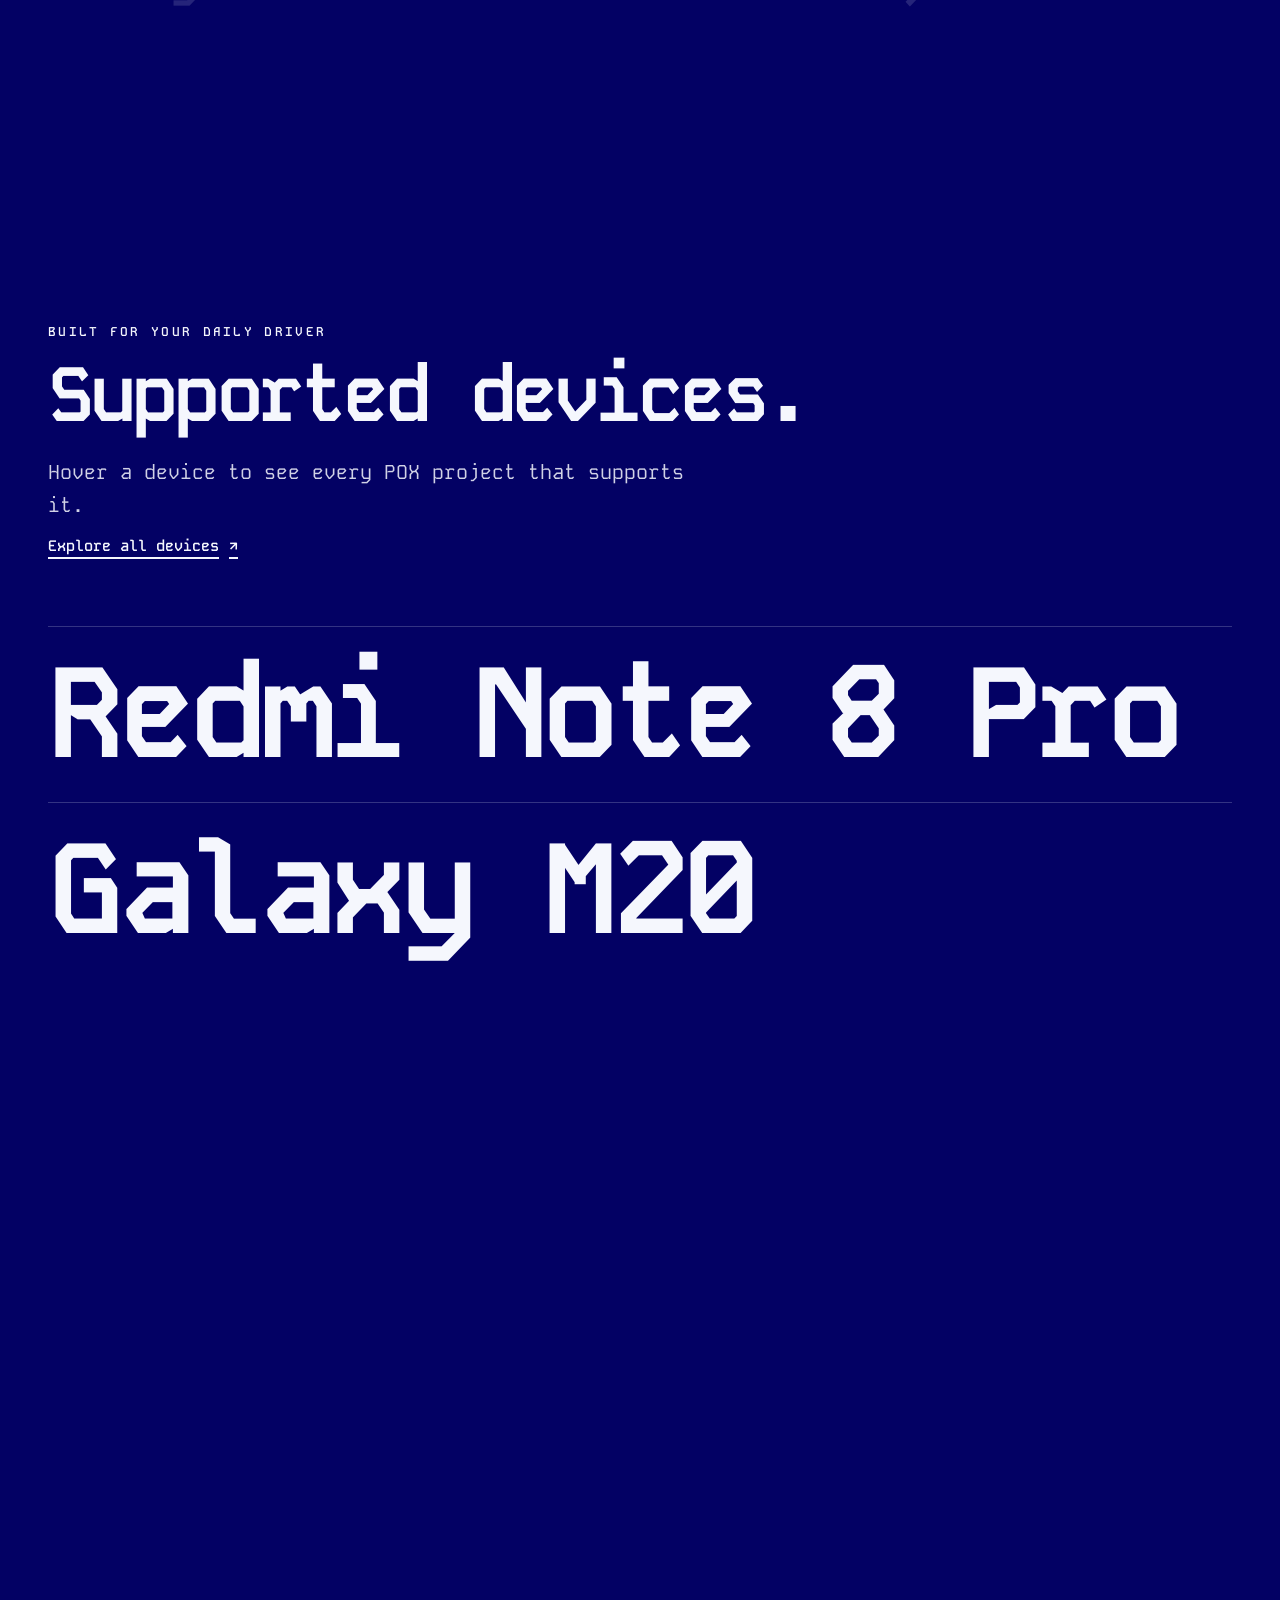
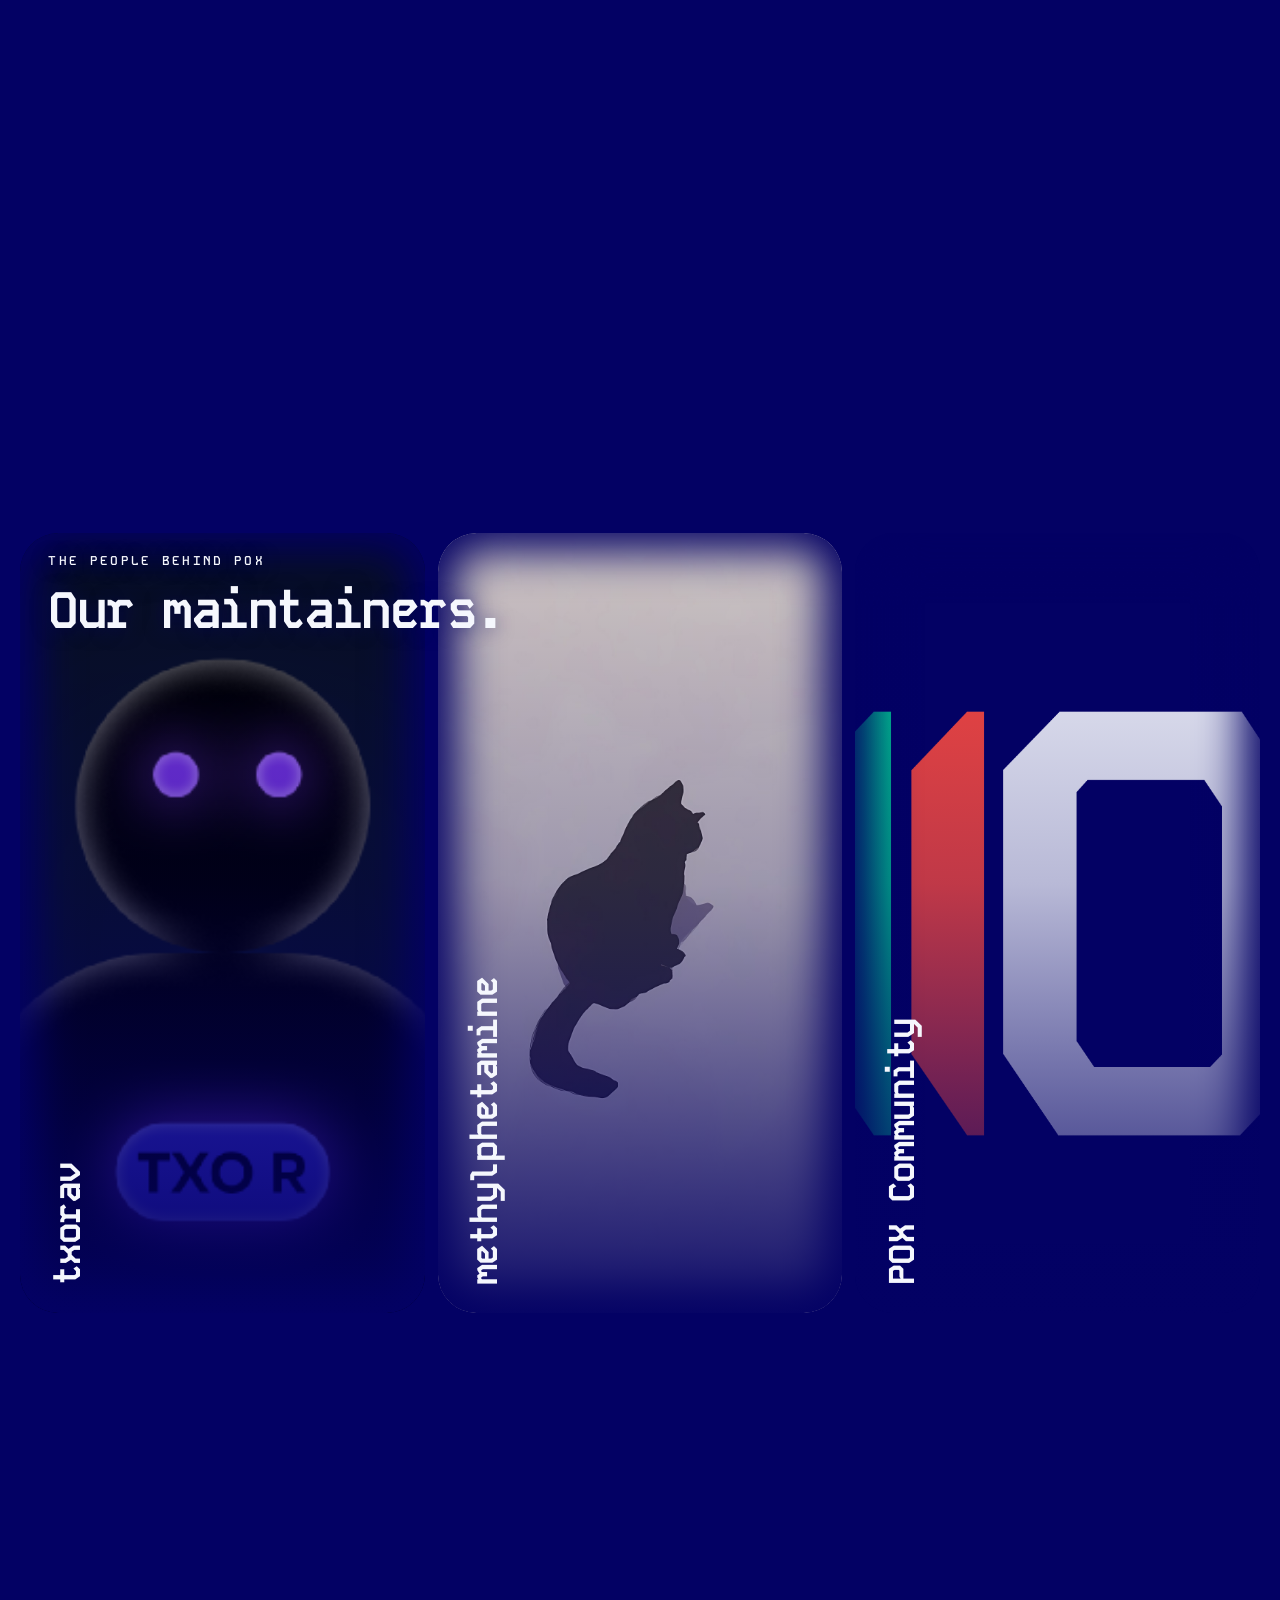
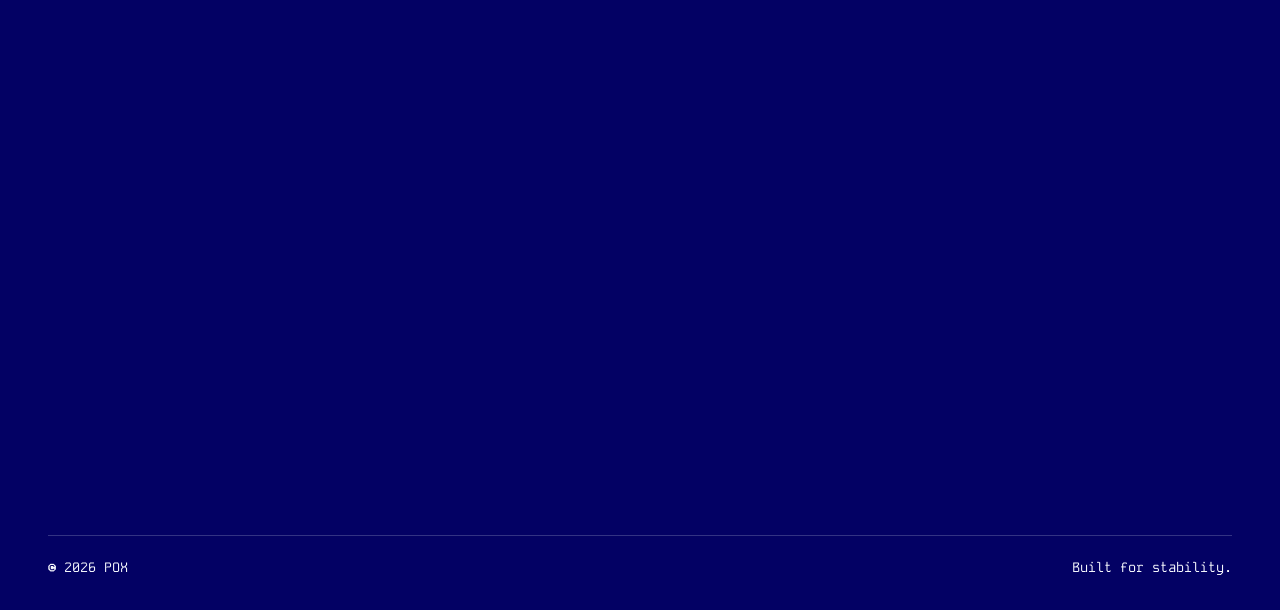
==== commit 39f7d26f: "fix(picker): ensure 3D project wheel displays reliably across environments and bump cache bust to v1" ====
--- a/index.html
+++ b/index.html
@@ -8,7 +8,7 @@
 <link rel="preconnect" href="https://fonts.googleapis.com">
 <link rel="preconnect" href="https://fonts.gstatic.com" crossorigin>
 <link href="https://fonts.googleapis.com/css2?family=Kode+Mono:wght@400..700&display=swap" rel="stylesheet">
-<link rel="stylesheet" href="css/style.css?v=10">
+<link rel="stylesheet" href="css/style.css?v=11">
 </head>
 <body data-page="home" data-theme="indigo">
 <div class="pblur" aria-hidden="true"><i class="tint"></i><i></i><i></i><i></i><i></i><i></i></div>
@@ -51,6 +51,6 @@
 </main>
 
 <footer class="footer" id="footer" data-theme="indigo"></footer>
-<script src="js/app.js?v=10"></script>
+<script src="js/app.js?v=11"></script>
 </body>
 </html>
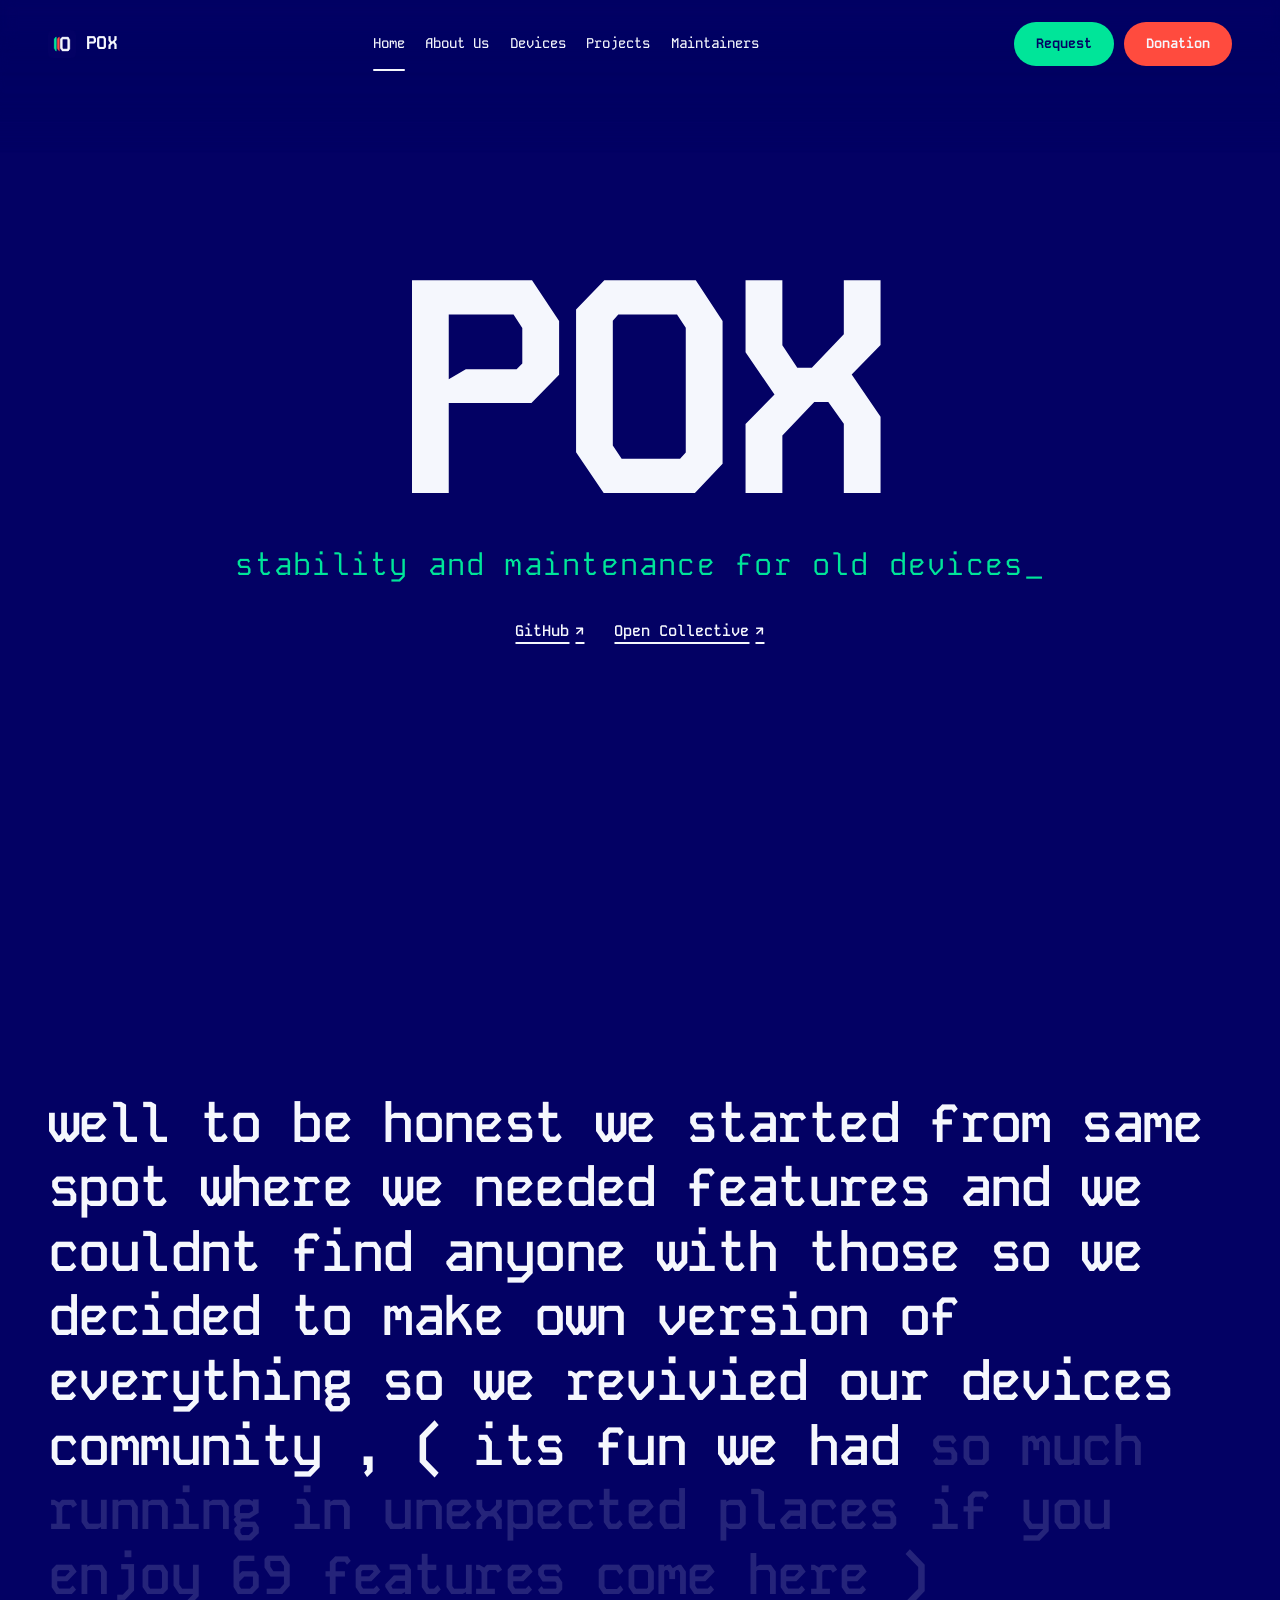
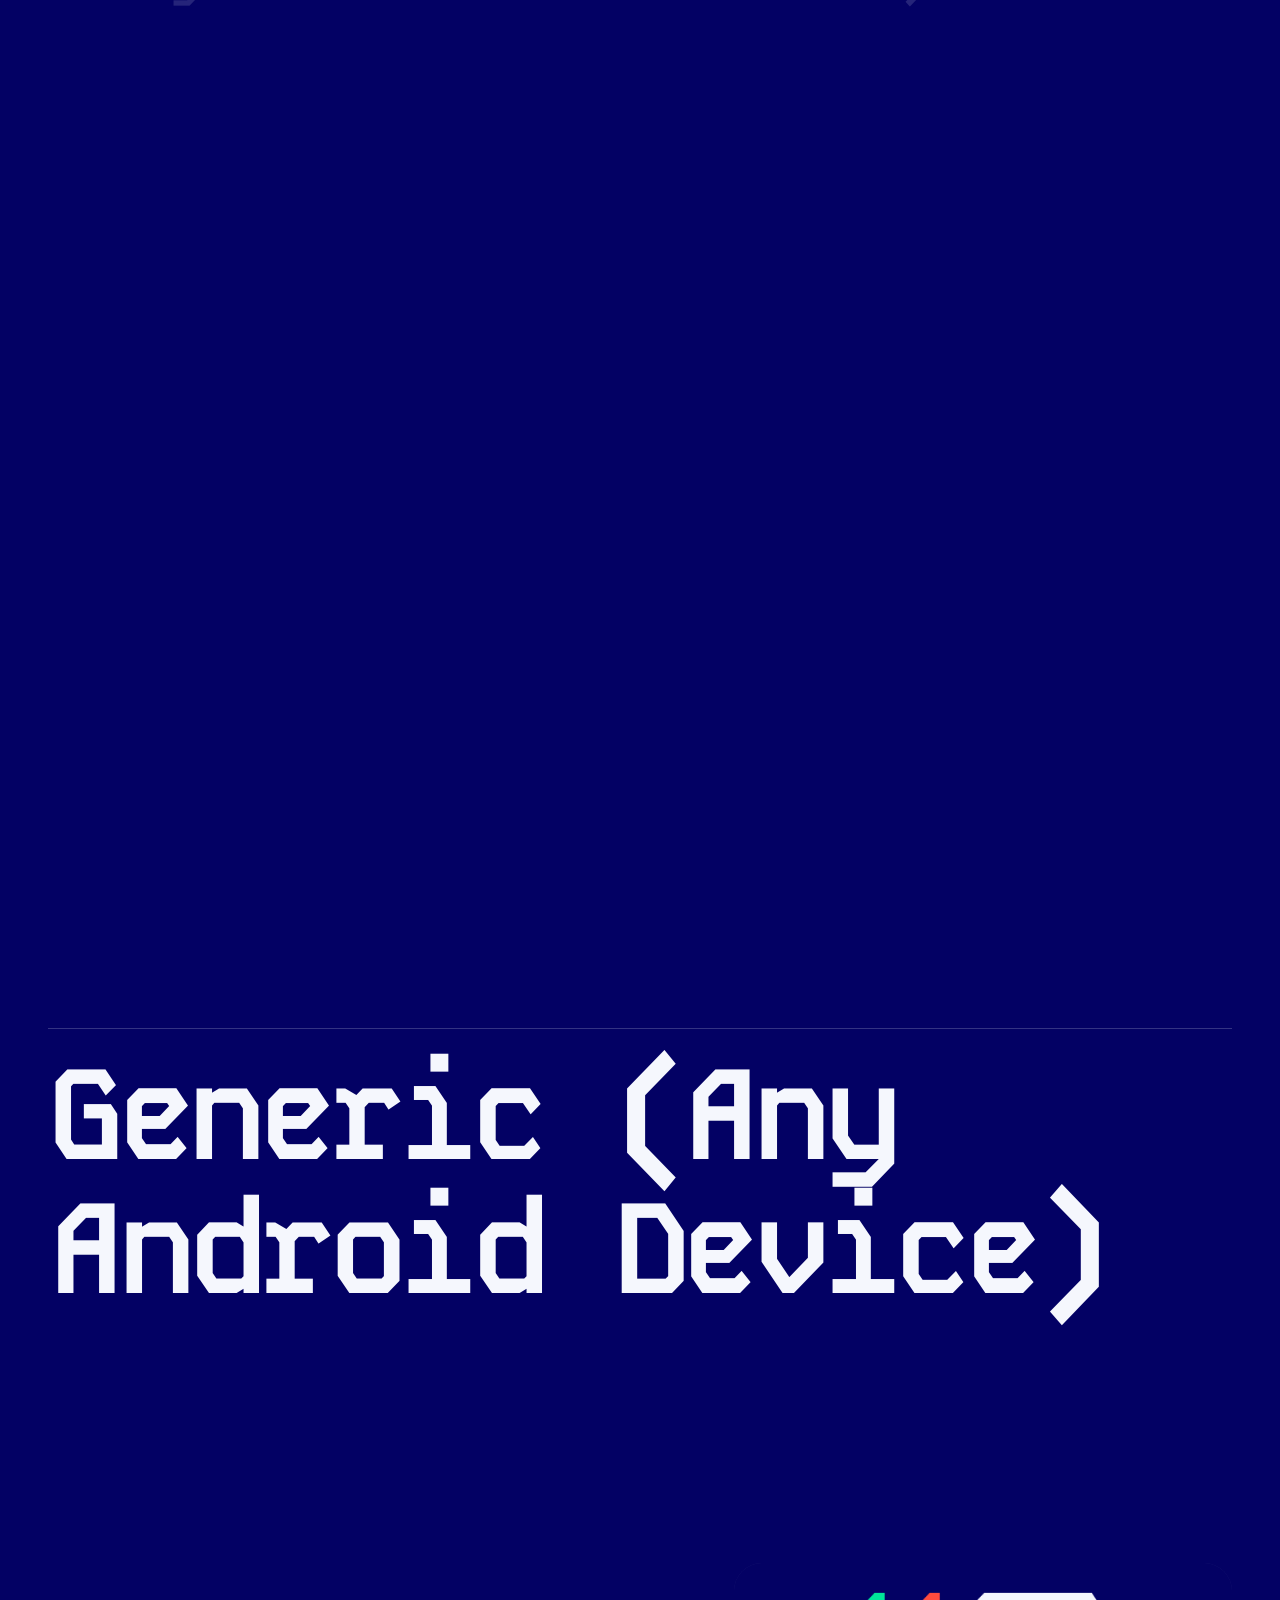
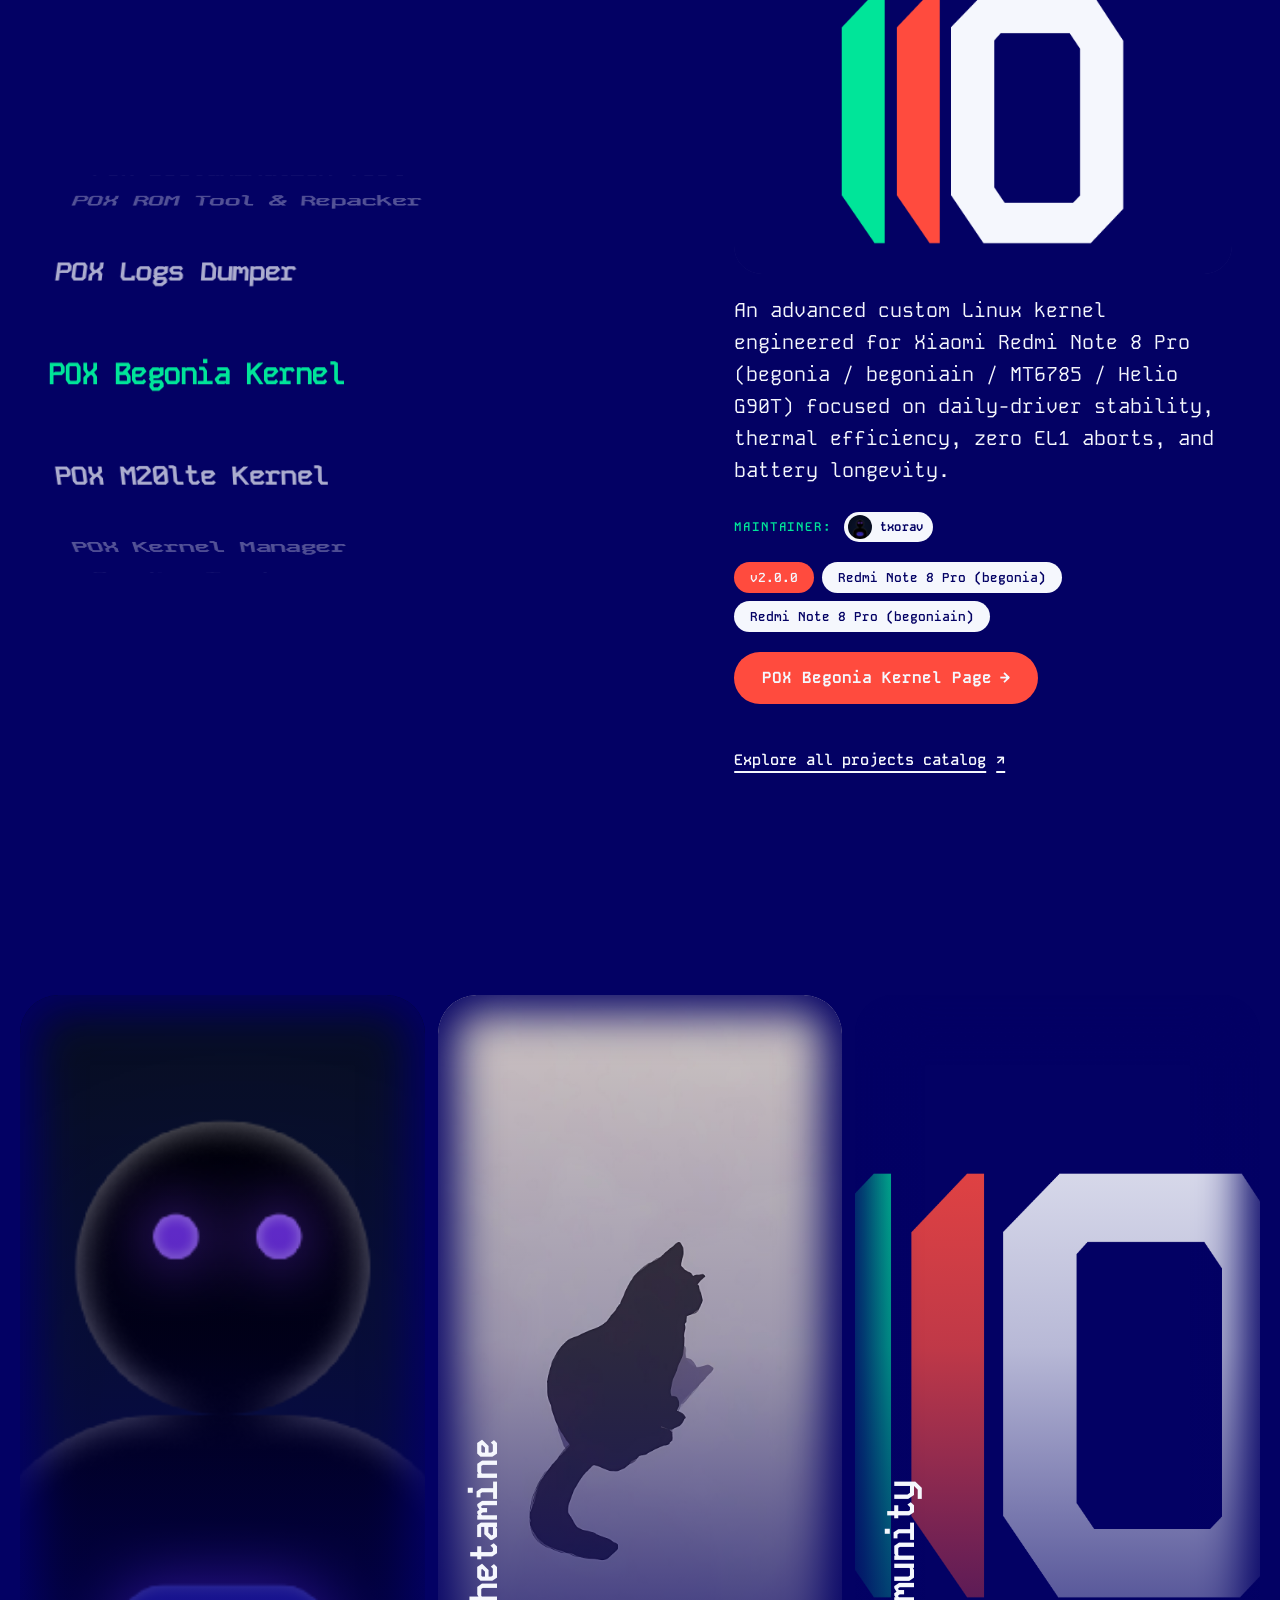
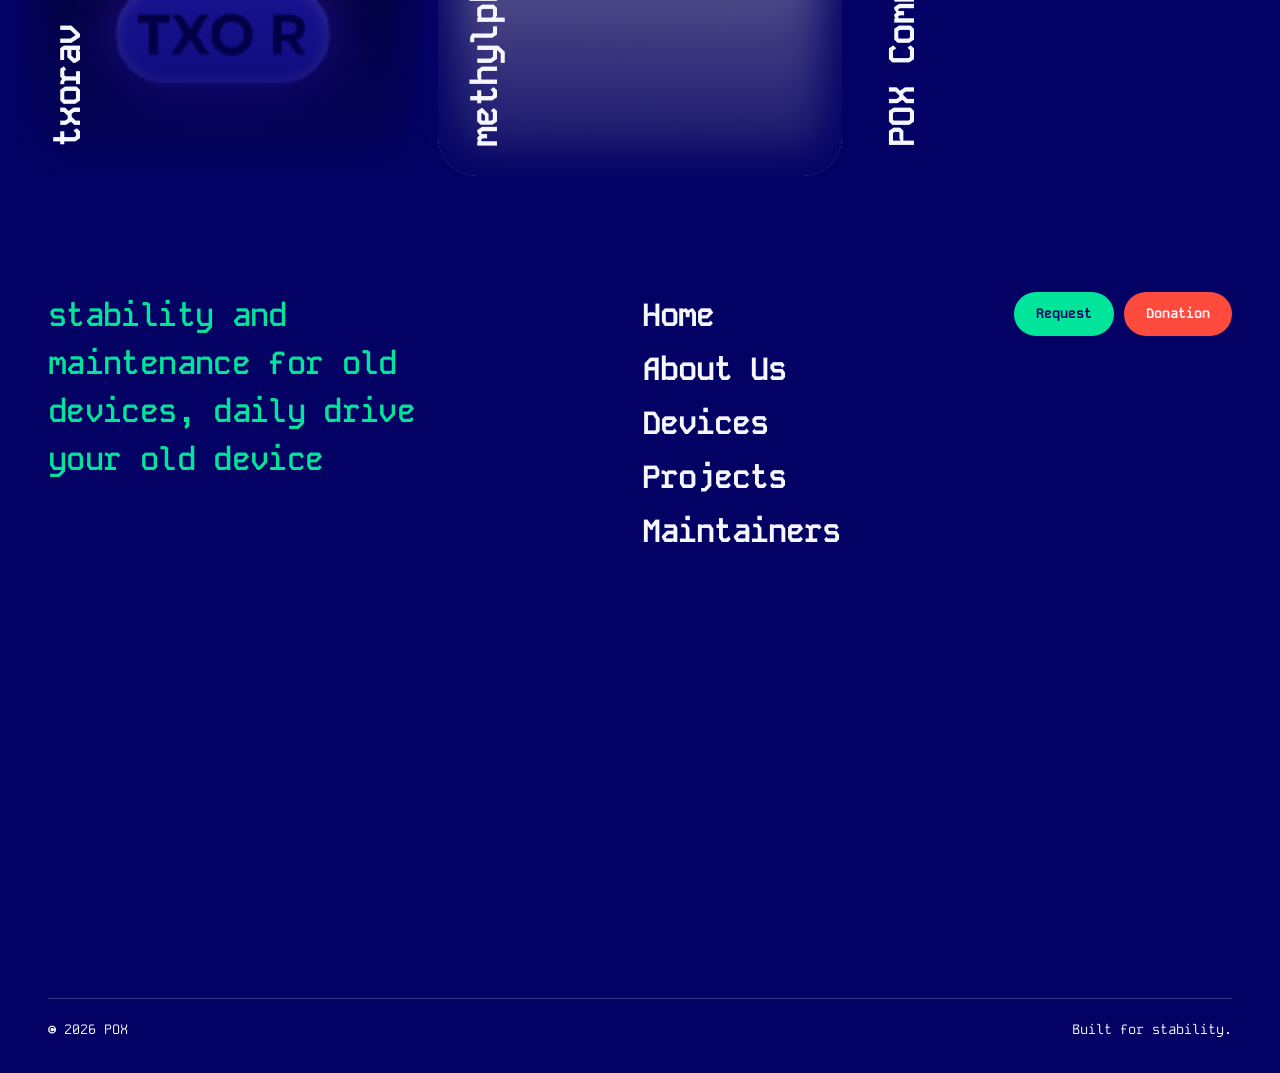
==== commit 94cae198: "feat(data): audit and update all 18 POX projects, strict device isolation, and dual filters" ====
--- a/index.html
+++ b/index.html
@@ -8,7 +8,7 @@
 <link rel="preconnect" href="https://fonts.googleapis.com">
 <link rel="preconnect" href="https://fonts.gstatic.com" crossorigin>
 <link href="https://fonts.googleapis.com/css2?family=Kode+Mono:wght@400..700&display=swap" rel="stylesheet">
-<link rel="stylesheet" href="css/style.css?v=11">
+<link rel="stylesheet" href="css/style.css?v=12">
 </head>
 <body data-page="home" data-theme="indigo">
 <div class="pblur" aria-hidden="true"><i class="tint"></i><i></i><i></i><i></i><i></i><i></i></div>
@@ -51,6 +51,6 @@
 </main>
 
 <footer class="footer" id="footer" data-theme="indigo"></footer>
-<script src="js/app.js?v=11"></script>
+<script src="js/app.js?v=12"></script>
 </body>
 </html>
--- a/css/style.css
+++ b/css/style.css
@@ -318,6 +318,150 @@
 .row .device-art{align-self:center}
 .row:hover .device-phone,.row.open .device-phone,.row:focus-within .device-phone{transform:rotate(-6deg) translateY(-6px)}
 
+/* PROJECTS CATALOG PAGE */
+.pj-page{width:100%;max-width:none;margin:0;padding:0;display:flex;flex-direction:column}
+.pj-page .chip{opacity:1;transform:none}
+.pj-page .rv{opacity:1;transform:none}
+
+.pj-hero{
+  width:100%;box-sizing:border-box;
+  padding:clamp(100px,13vh,140px) clamp(24px,4.5vw,72px) clamp(24px,4vh,44px);
+}
+.pj-hero-inner{max-width:920px}
+.pj-hero h1{font-size:clamp(2.8rem,8vw,6rem);line-height:1.02;letter-spacing:-.05em;font-weight:700;margin:10px 0 18px}
+.pj-hero p{font-size:clamp(1.05rem,1.7vw,1.35rem);line-height:1.65;opacity:.85;max-width:740px}
+
+/* Sections */
+.pj-section{width:100%;box-sizing:border-box;display:flex;flex-direction:column}
+.pj-section-head{
+  display:flex;flex-wrap:wrap;align-items:baseline;justify-content:space-between;gap:14px;
+  border-bottom:1px solid color-mix(in srgb,currentColor 14%,transparent);padding-bottom:16px;
+  width:100%;box-sizing:border-box;
+}
+.pj-title-wrap{display:flex;align-items:center;gap:14px}
+.pj-section-head h2{font-size:clamp(1.7rem,3.8vw,2.7rem);letter-spacing:-.04em;line-height:1.1;font-weight:700}
+.pj-badge{font-size:.78rem;font-weight:700;padding:3px 10px;border-radius:9999px;background:var(--mint);color:var(--navy);letter-spacing:.04em}
+.pj-hint{font-size:.8rem;text-transform:uppercase;letter-spacing:.15em;font-weight:600;color:var(--a)}
+
+/* Horizontal Row Sections: FILL ALL SCREEN ON BIG SCREENS */
+.pj-row-section{
+  padding:clamp(40px,5vh,64px) clamp(24px,4.5vw,72px);
+  gap:clamp(18px,2.5vh,28px);
+}
+@media(min-width:1024px){
+  .pj-row-section{
+    min-height:min(90vh,820px);
+    justify-content:center;
+    padding:clamp(48px,6vh,72px) clamp(24px,4.5vw,72px);
+  }
+}
+
+.pj-row-scroller{
+  --gap:clamp(20px,2vw,36px);
+  display:flex;gap:var(--gap);overflow-x:auto;scroll-snap-type:x mandatory;
+  padding:20px 4px 36px;scrollbar-width:none;cursor:grab;touch-action:pan-x pan-y;
+  width:100%;box-sizing:border-box;
+}
+.pj-row-scroller::-webkit-scrollbar{display:none}
+.pj-row-scroller:active{cursor:grabbing}
+
+/* INVISIBLE CARDS (Zero borders at all times, elegant animation on hover) */
+.pj-card{
+  position:relative;
+  display:flex;flex-direction:column;gap:16px;
+  background:transparent;
+  border:none!important;
+  outline:none;
+  border-radius:24px;
+  padding:26px clamp(18px,2vw,28px);
+  box-sizing:border-box;
+  transition:transform .45s var(--ease),background-color .45s var(--ease),box-shadow .45s var(--ease);
+}
+.pj-card:hover,.pj-card:focus-within{
+  transform:translateY(-10px);
+  background:color-mix(in srgb,currentColor 6%,transparent);
+  box-shadow:0 24px 50px -14px rgba(0,0,0,.45);
+}
+
+/* Row card sizing: fill across the screen on big screens */
+.pj-row-card{
+  flex:0 0 clamp(320px,36vw,440px);
+  scroll-snap-align:start;
+}
+@media(min-width:1024px){
+  .pj-row-card{
+    flex:0 0 calc((100% - 2 * var(--gap)) / 3);
+    min-width:340px;
+    min-height:420px;
+  }
+}
+@media(min-width:1680px){
+  .pj-row-card{
+    flex:0 0 calc((100% - 3 * var(--gap)) / 4);
+    min-width:340px;
+  }
+}
+@media(max-width:820px){
+  .pj-row-card{flex:0 0 85vw}
+}
+
+/* Card inner typography and micro-animations */
+.pj-card-head{display:flex;flex-direction:column;gap:10px}
+.pj-card-meta{display:flex;flex-wrap:wrap;align-items:center;gap:8px 12px}
+.pj-cat-badge{font-size:.72rem;font-weight:700;padding:2px 8px;border-radius:6px;background:color-mix(in srgb,currentColor 12%,transparent);color:inherit;letter-spacing:.05em;text-transform:uppercase}
+.pj-date{font-size:.78rem;color:var(--a);opacity:.85;letter-spacing:.04em}
+
+.pj-card-title{font-size:clamp(1.35rem,2vw,1.8rem);font-weight:700;letter-spacing:-.03em;line-height:1.2}
+.pj-card-title a{display:inline-flex;align-items:center;gap:8px;transition:color .3s var(--ease),transform .35s var(--ease)}
+.pj-card:hover .pj-card-title a{color:var(--mint);transform:translateX(8px)}
+.pj-card-title .arr{transition:transform .35s var(--ease)}
+.pj-card:hover .pj-card-title .arr{transform:translateX(6px)}
+
+.pj-card-desc{font-size:.95rem;line-height:1.65;opacity:.82}
+.pj-card-foot{display:flex;flex-direction:column;gap:14px;margin-top:auto;padding-top:6px}
+
+.pj-card:hover .p-m-link{transform:scale(1.04)}
+.pj-card:hover .chip{transform:translateY(-2px)}
+
+.pj-card-links{display:flex;flex-wrap:wrap;align-items:center;gap:18px;padding-top:4px}
+.pj-link{display:inline-flex;align-items:center;gap:6px;font-size:.88rem;font-weight:700;color:var(--mint);text-decoration:none;transition:gap .25s var(--ease),color .25s var(--ease)}
+.pj-card:hover .pj-link{gap:10px;color:var(--light)}
+.pj-link .arr{transition:transform .25s var(--ease)}
+.pj-card:hover .pj-link .arr{transform:translateX(4px)}
+.pj-link-gh{display:inline-flex;align-items:center;gap:4px;font-size:.84rem;font-weight:600;opacity:.75;transition:opacity .25s,color .25s}
+.pj-link-gh:hover{opacity:1;color:var(--coral)}
+
+/* All Projects Catalog Section */
+.pj-all-section{
+  padding:clamp(56px,7vh,88px) clamp(24px,4.5vw,72px) 8rem;
+  gap:24px;
+}
+.dev-filter-bar{display:flex;flex-wrap:wrap;gap:8px 12px;margin:16px 0 24px}
+.pj-filters-wrap{display:flex;flex-direction:column;gap:14px;margin-top:6px}
+.pj-filter-group{display:flex;flex-wrap:wrap;align-items:center;gap:10px 14px}
+.pj-filter-label{font-size:.8rem;font-weight:700;letter-spacing:.08em;text-transform:uppercase;color:var(--a);min-width:130px}
+.pj-filter-bar{display:flex;flex-wrap:wrap;gap:8px 12px}
+.pj-filter-btn{
+  padding:7px 18px;border-radius:9999px;font:inherit;font-size:.82rem;font-weight:600;
+  background:transparent;color:inherit;
+  border:1px solid color-mix(in srgb,currentColor 20%,transparent);cursor:pointer;
+  transition:all .25s var(--ease);
+}
+.pj-filter-btn:hover{background:var(--mint);color:var(--navy);border-color:var(--mint);transform:translateY(-2px)}
+.pj-filter-btn.active{background:var(--coral);color:var(--light);border-color:var(--coral)}
+.pj-empty{grid-column:1/-1;padding:4rem 1rem;text-align:center;font-size:1.1rem;opacity:.7}
+
+.pj-grid{
+  display:grid;grid-template-columns:repeat(auto-fill,minmax(350px,1fr));
+  gap:clamp(28px,3vw,48px);margin-top:12px;
+}
+.pj-grid-card{
+  min-height:360px;
+}
+@media(max-width:820px){
+  .pj-grid{grid-template-columns:1fr;gap:24px}
+}
+
 /* MOBILE: one blur surface, explicit navigation, and readable static rows. */
 @media(max-width:900px){
   html{scroll-snap-type:none}
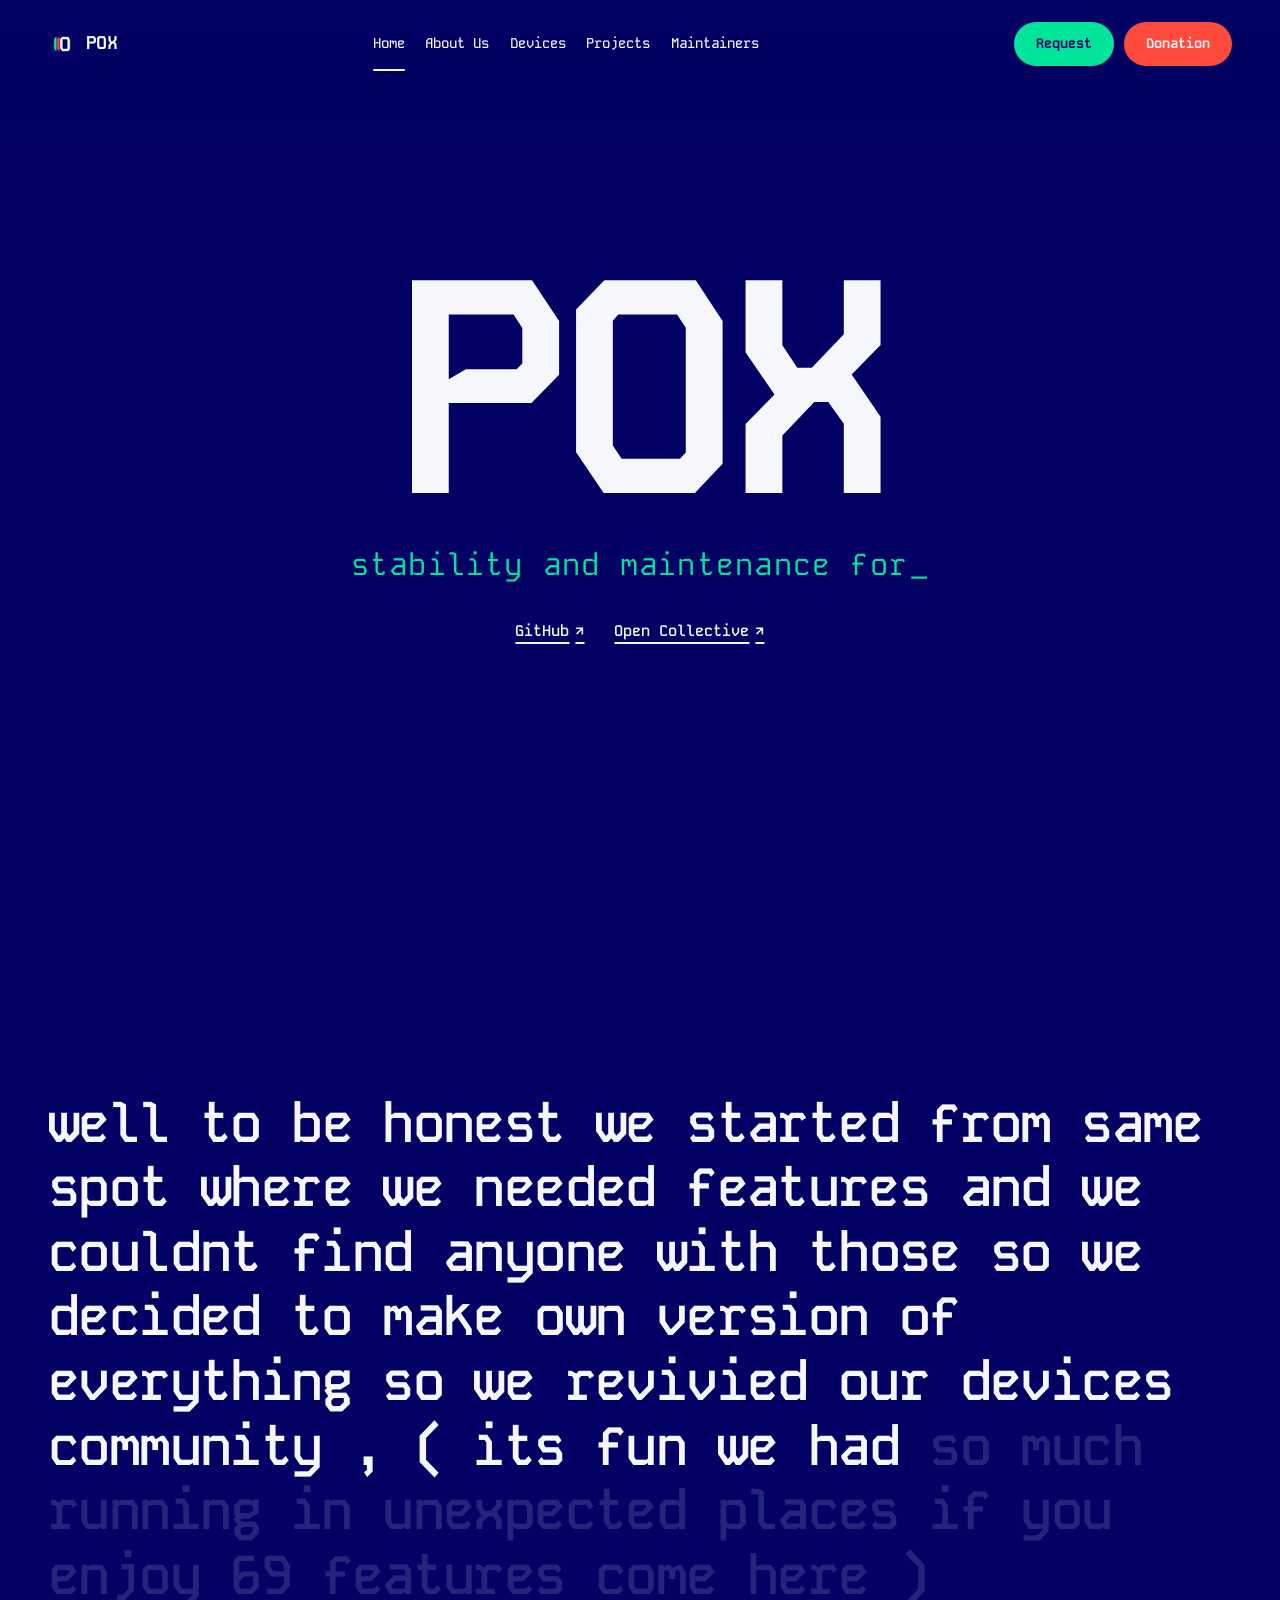
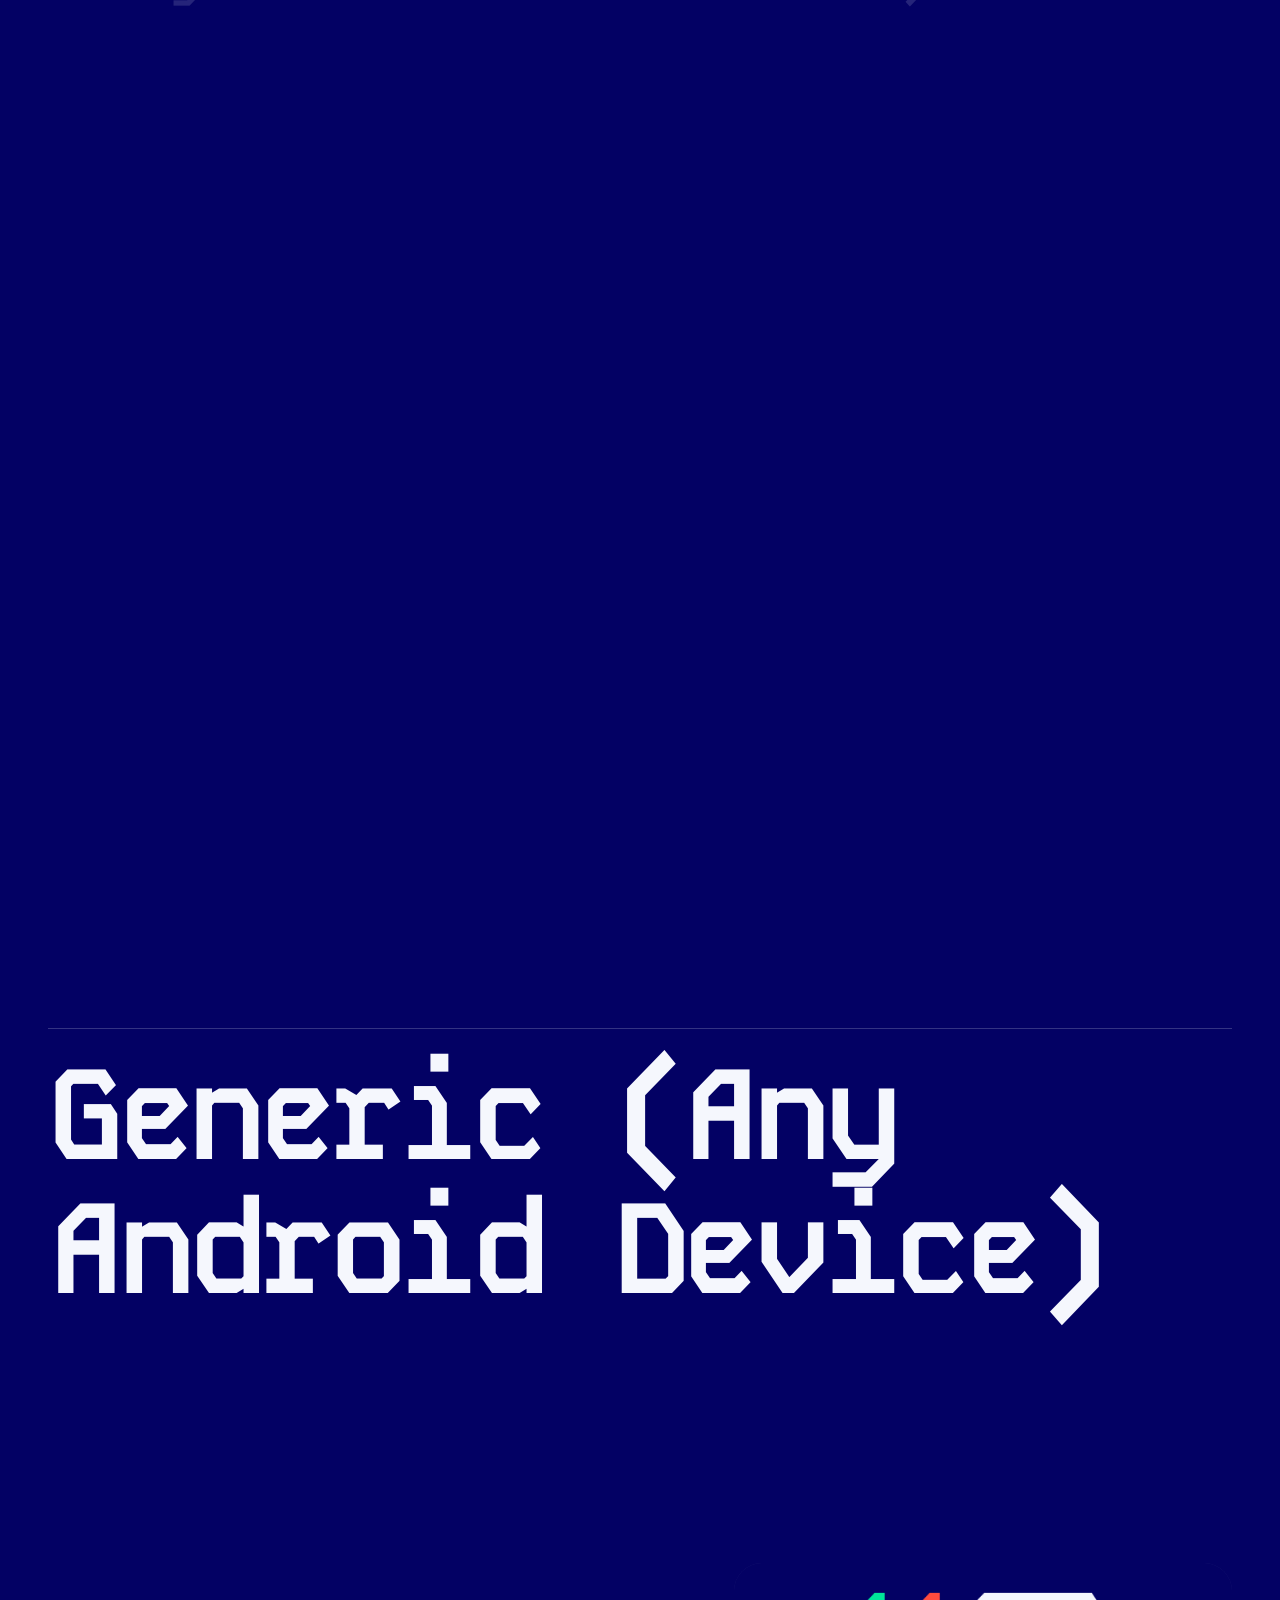
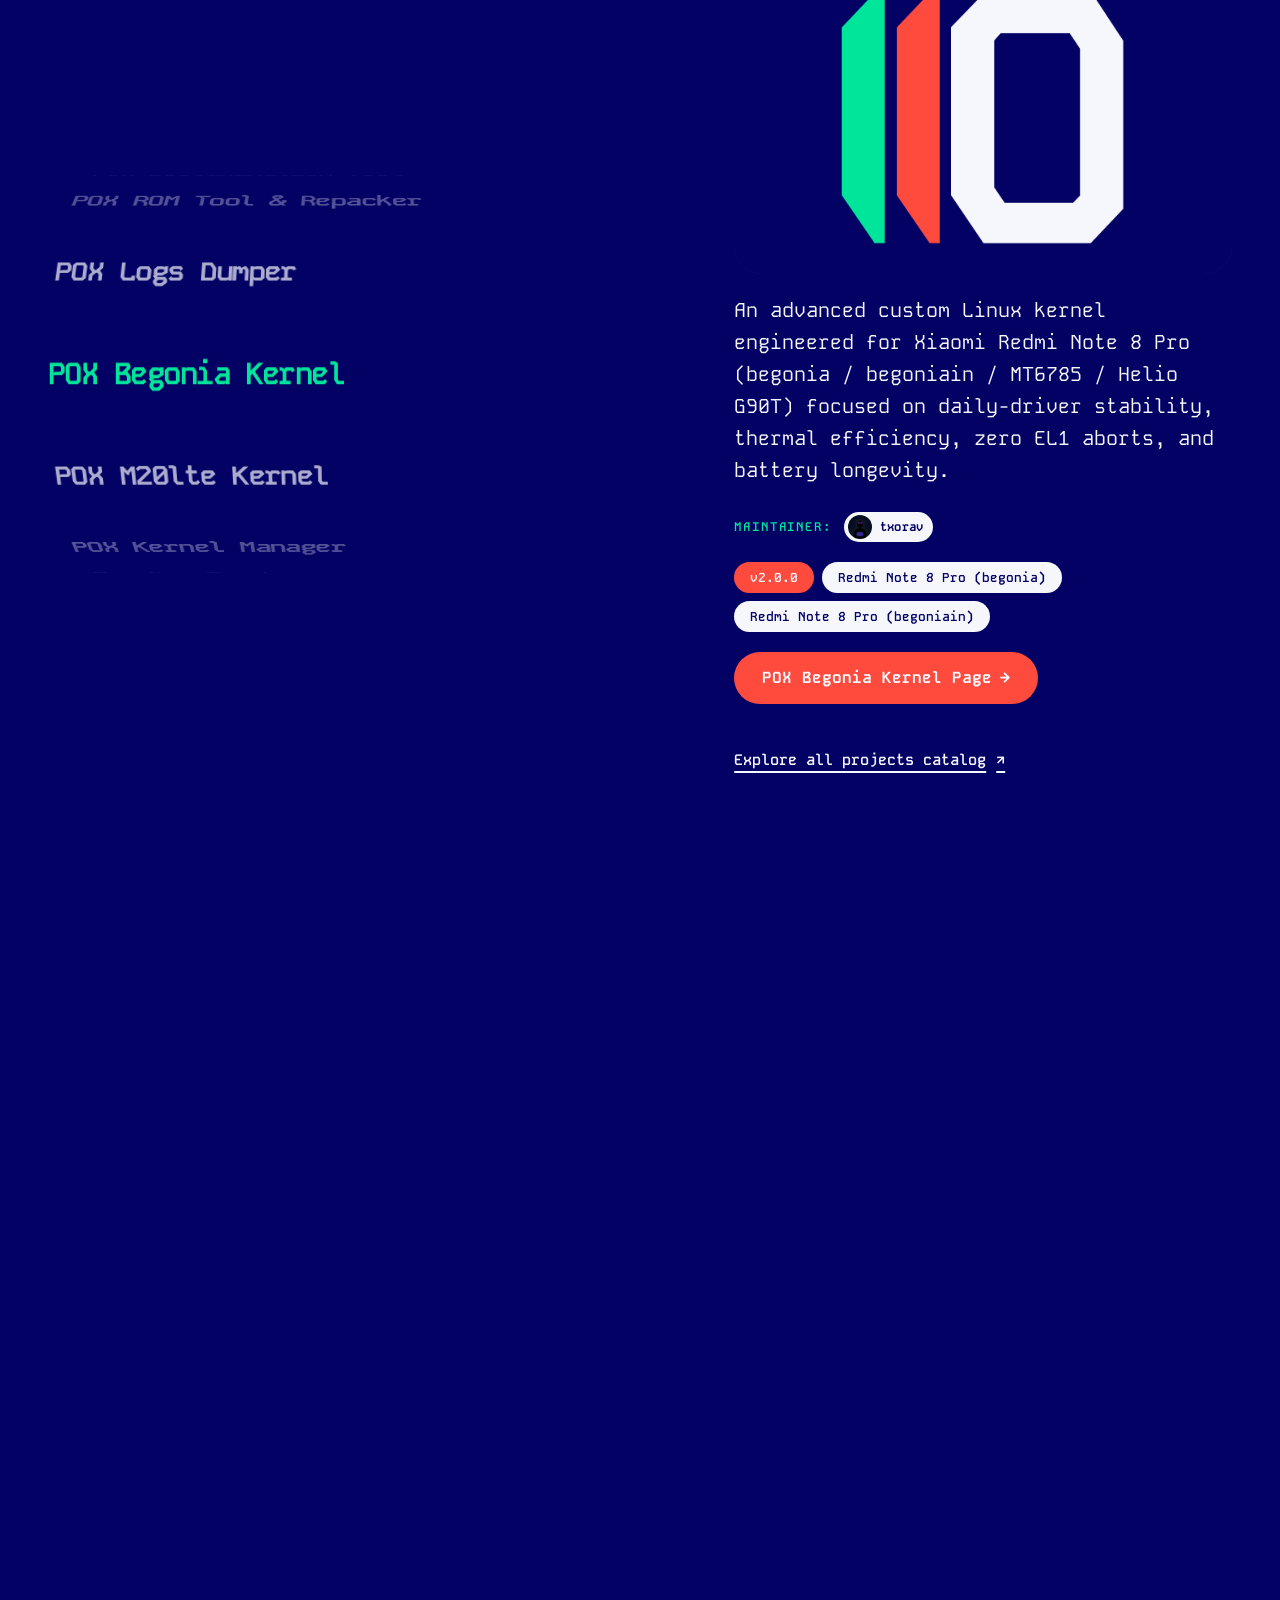
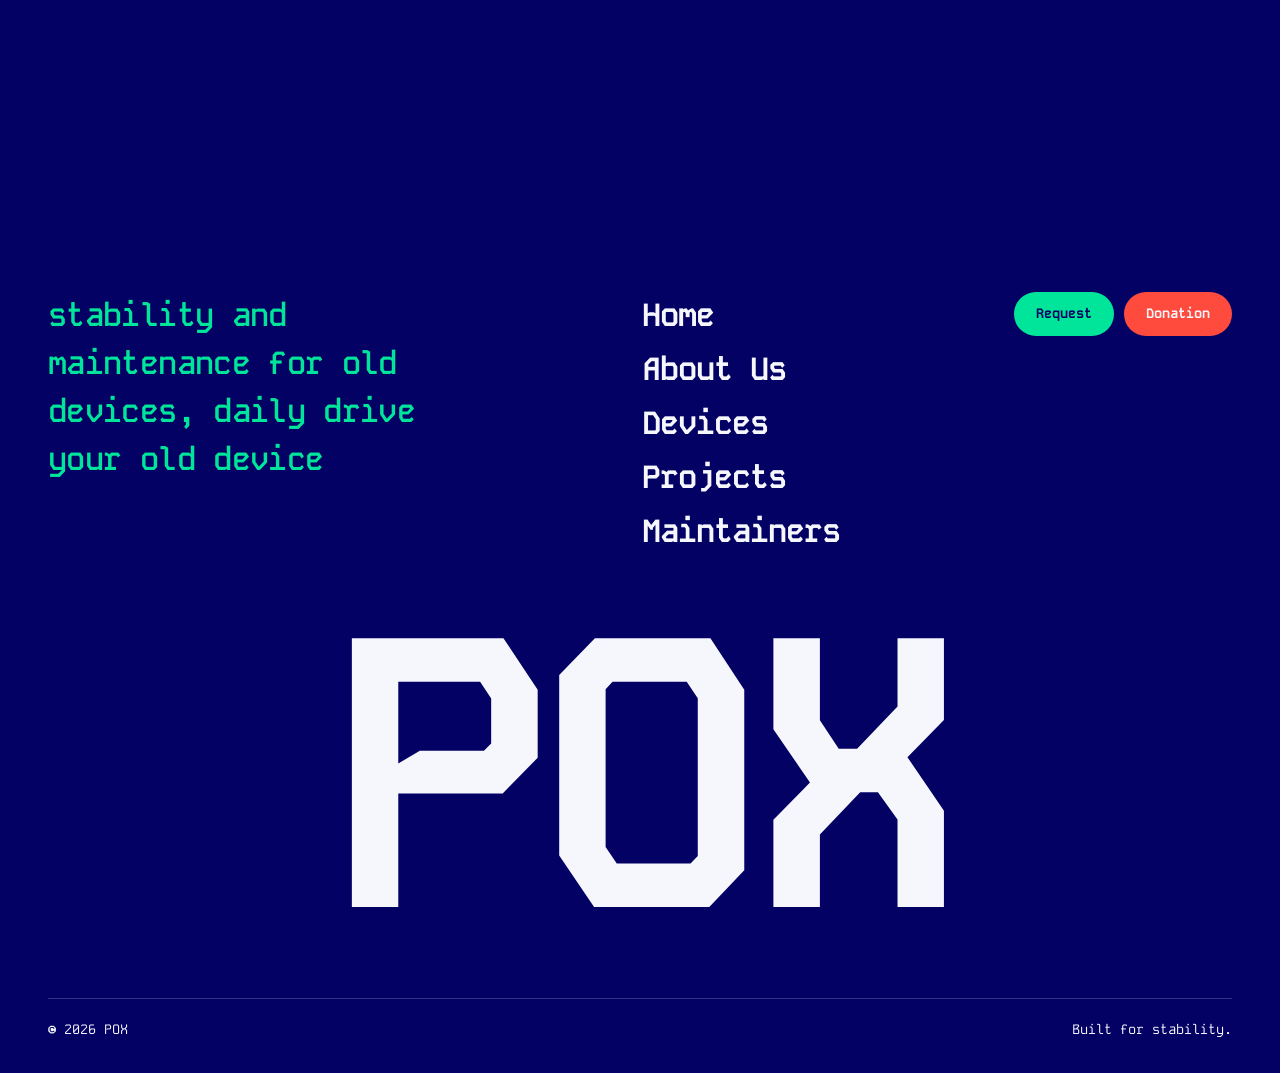
==== commit 0a497132: "fix(request): harden Netlify form detection and improve fallback status handling" ====
--- a/index.html
+++ b/index.html
@@ -8,7 +8,7 @@
 <link rel="preconnect" href="https://fonts.googleapis.com">
 <link rel="preconnect" href="https://fonts.gstatic.com" crossorigin>
 <link href="https://fonts.googleapis.com/css2?family=Kode+Mono:wght@400..700&display=swap" rel="stylesheet">
-<link rel="stylesheet" href="css/style.css?v=12">
+<link rel="stylesheet" href="css/style.css?v=13">
 </head>
 <body data-page="home" data-theme="indigo">
 <div class="pblur" aria-hidden="true"><i class="tint"></i><i></i><i></i><i></i><i></i><i></i></div>
@@ -51,6 +51,16 @@
 </main>
 
 <footer class="footer" id="footer" data-theme="indigo"></footer>
-<script src="js/app.js?v=12"></script>
+<!-- Netlify Forms build detector for SPA/JS form -->
+<form name="request" method="POST" action="/" data-netlify="true" netlify netlify-honeypot="bot-field" hidden>
+  <input type="hidden" name="form-name" value="request">
+  <input name="bot-field">
+  <input type="text" name="name">
+  <input type="text" name="contact">
+  <input type="text" name="project">
+  <input type="text" name="device">
+  <textarea name="message"></textarea>
+</form>
+<script src="js/app.js?v=13"></script>
 </body>
 </html>
